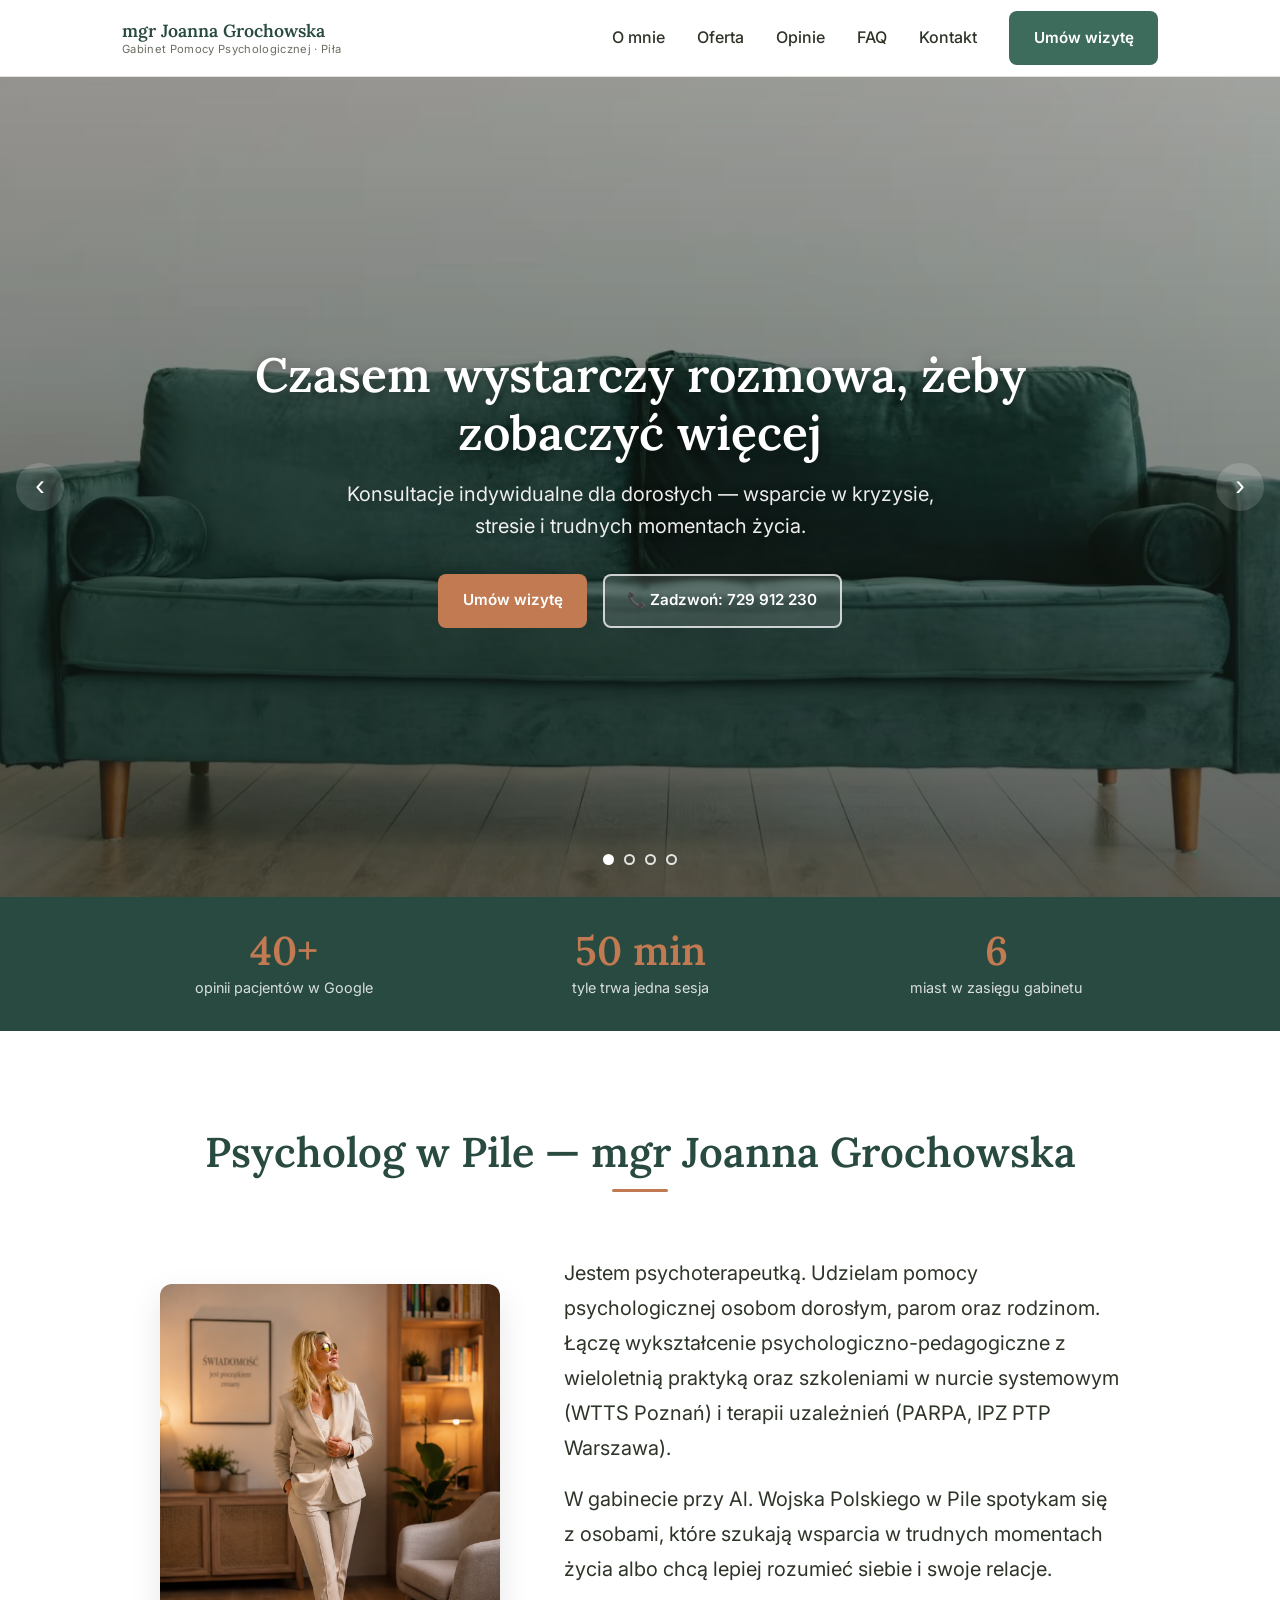
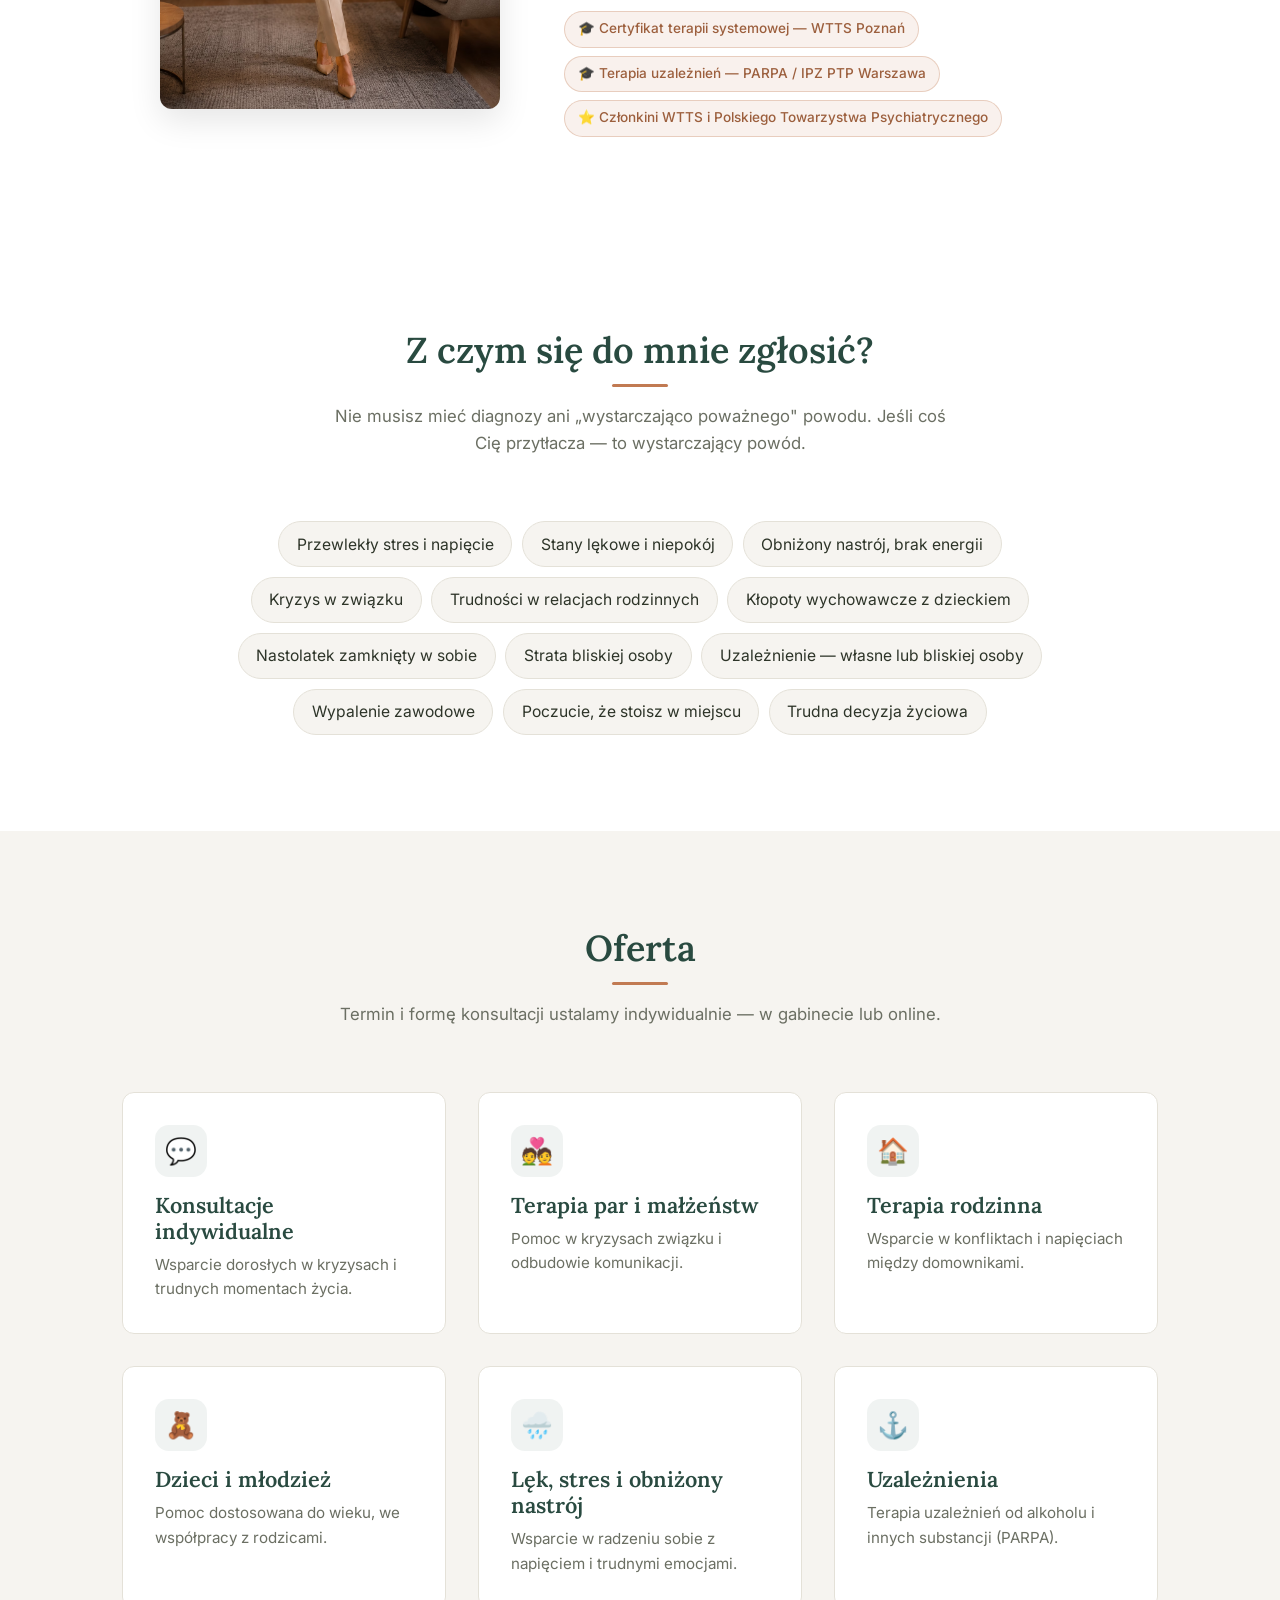
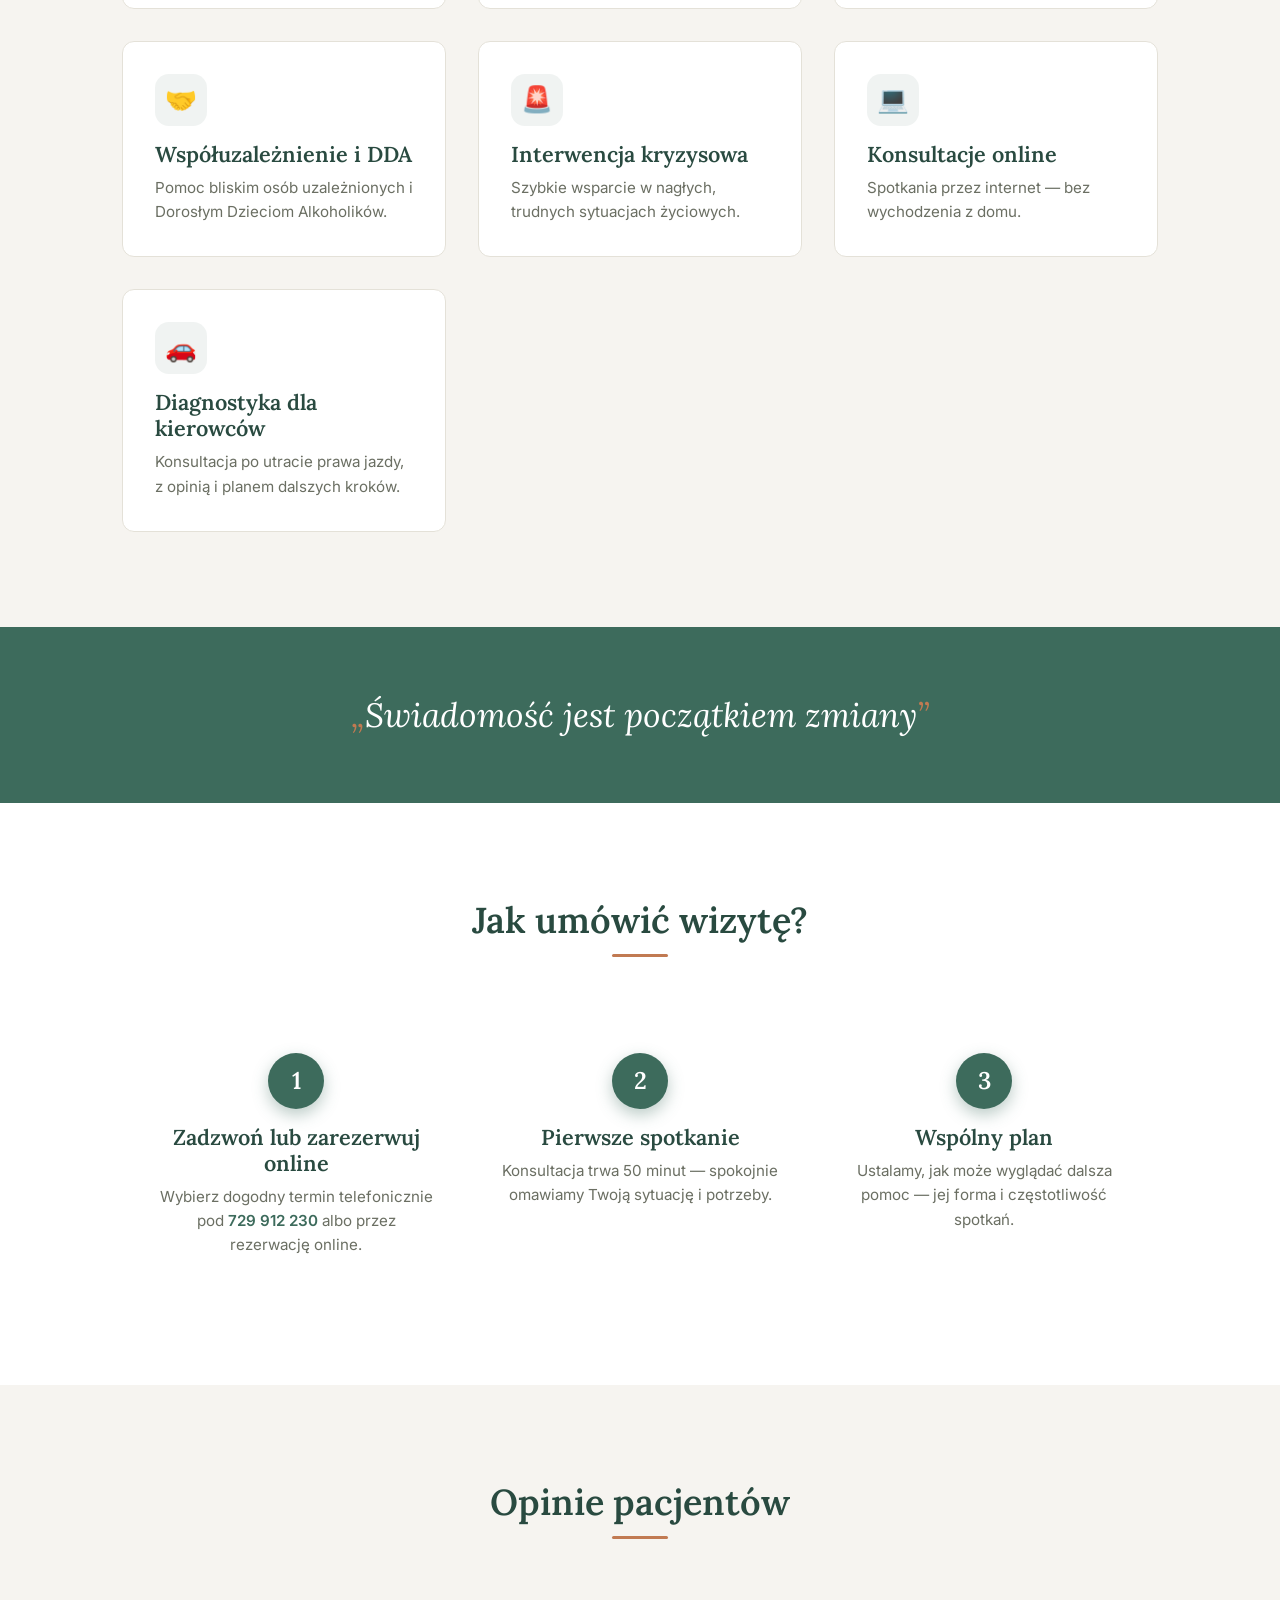
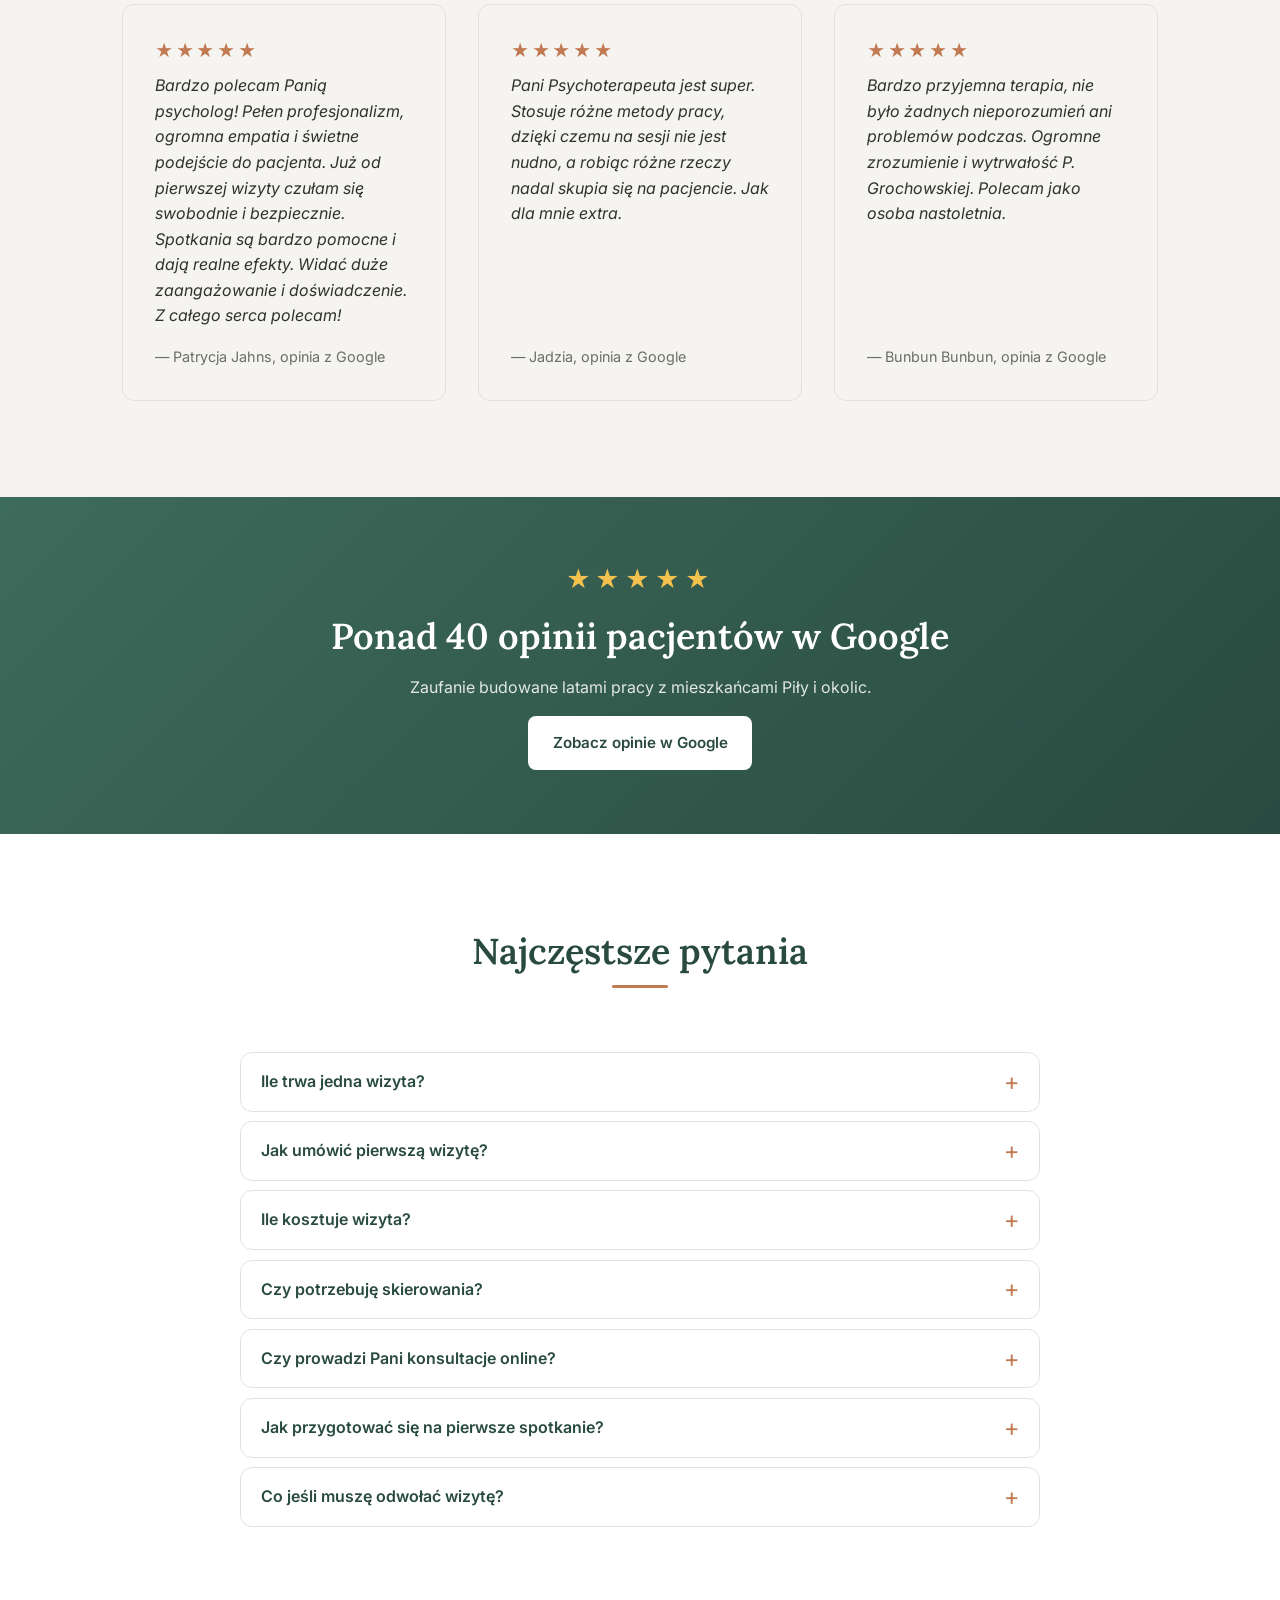
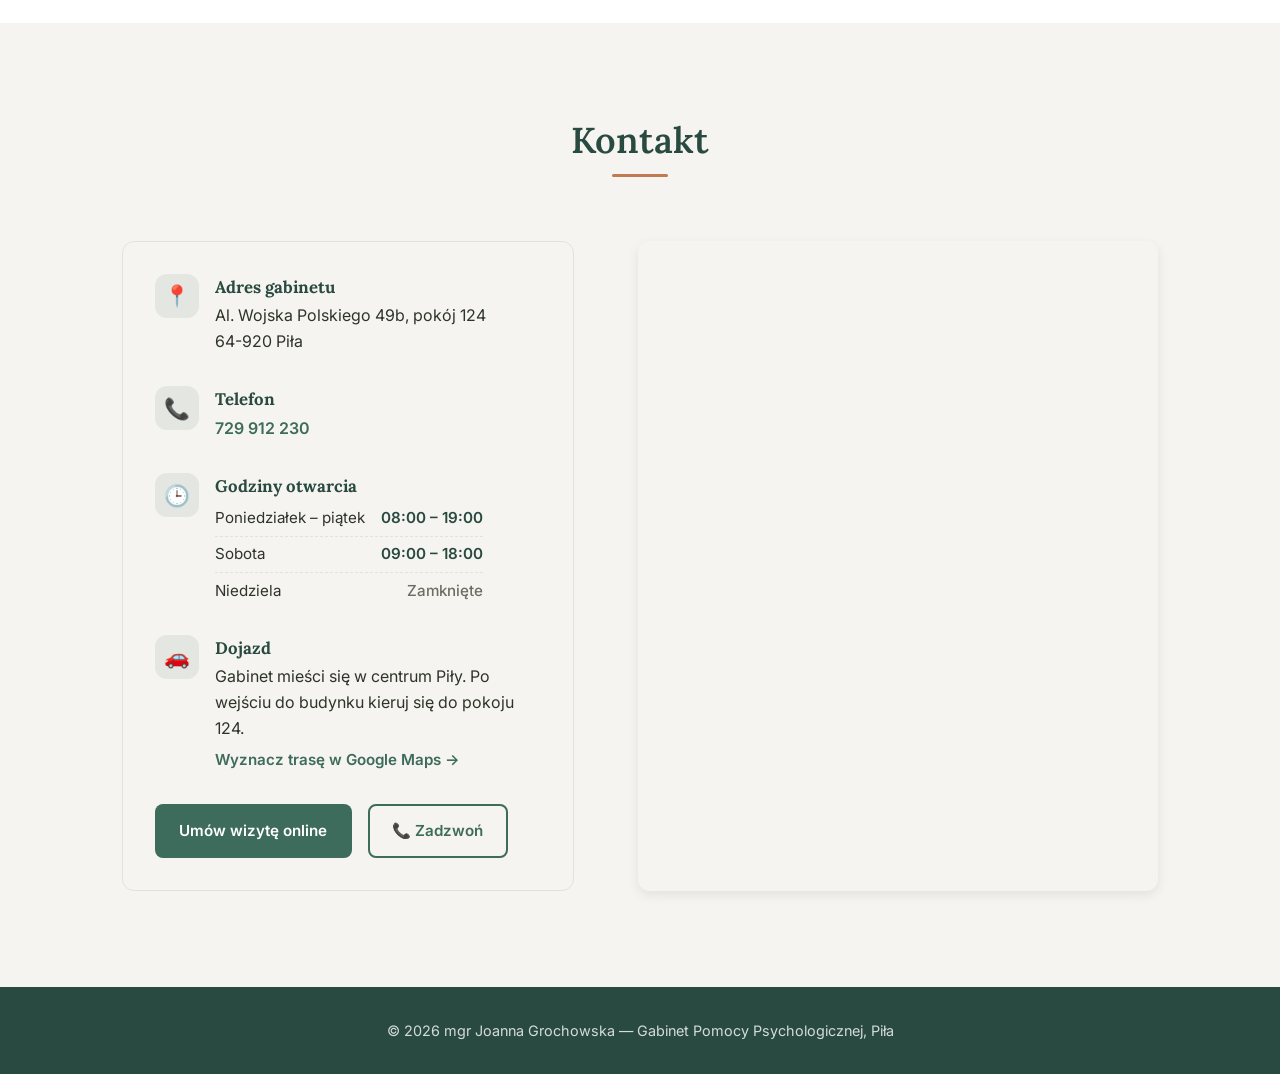
==== index.html @ b0c84161 "Optymalizacja zdjęć slidera (AVIF/WebP) + poprawna kolejność nagłówków Zdjęcia slidera dostają wersj" ====
<!DOCTYPE html>
<html lang="pl">
<head>
  <meta charset="UTF-8">
  <meta name="viewport" content="width=device-width, initial-scale=1.0">

  <title>Psycholog Piła – mgr Joanna Grochowska | Pomoc psychologiczna</title>
  <meta name="description" content="Psycholog w Pile – mgr Joanna Grochowska. Konsultacje indywidualne, dla par, rodzin, dzieci i młodzieży. Al. Wojska Polskiego 49b. Umów wizytę: 729 912 230.">
  <meta name="author" content="mgr Joanna Grochowska">
  <meta name="robots" content="index, follow, max-image-preview:large, max-snippet:-1">
  <link rel="canonical" href="https://pilapsycholog.pl/">

  <!-- Lokalne SEO -->
  <meta name="geo.region" content="PL-WP">
  <meta name="geo.placename" content="Piła">
  <meta name="geo.position" content="53.1528973;16.7112972">
  <meta name="ICBM" content="53.1528973, 16.7112972">

  <!-- Open Graph (podgląd linku na Facebooku/WhatsAppie) -->
  <meta property="og:type" content="website">
  <meta property="og:locale" content="pl_PL">
  <meta property="og:site_name" content="Gabinet Pomocy Psychologicznej mgr Joanna Grochowska">
  <meta property="og:title" content="Psycholog Piła – mgr Joanna Grochowska">
  <meta property="og:description" content="Konsultacje indywidualne, dla par, rodzin, dzieci i młodzieży. Gabinet przy Al. Wojska Polskiego 49b w Pile.">
  <meta property="og:url" content="https://pilapsycholog.pl/">
  <meta property="og:image" content="https://pilapsycholog.pl/obrazy/og-image.jpg">
  <meta property="og:image:width" content="1200">
  <meta property="og:image:height" content="630">
  <meta property="og:image:alt" content="mgr Joanna Grochowska — psychoterapeutka w Pile">

  <!-- Twitter Card -->
  <meta name="twitter:card" content="summary_large_image">
  <meta name="twitter:title" content="Psycholog Piła – mgr Joanna Grochowska">
  <meta name="twitter:description" content="Konsultacje indywidualne, dla par, rodzin, dzieci i młodzieży w Pile.">
  <meta name="twitter:image" content="https://pilapsycholog.pl/obrazy/og-image.jpg">
  <meta name="twitter:image:alt" content="mgr Joanna Grochowska — psychoterapeutka w Pile">

  <!-- Wygląd w przeglądarce mobilnej -->
  <meta name="theme-color" content="#3d6b5c">
  <meta name="format-detection" content="telephone=yes">
  <meta name="apple-mobile-web-app-title" content="Psycholog Piła">

  <!-- Ikony -->
  <link rel="icon" href="favicon.ico?v=1" sizes="any">
  <link rel="icon" type="image/svg+xml" href="favicon.svg?v=1">
  <link rel="icon" type="image/png" sizes="32x32" href="favicon-32x32.png?v=1">
  <link rel="icon" type="image/png" sizes="16x16" href="favicon-16x16.png?v=1">
  <link rel="apple-touch-icon" sizes="180x180" href="apple-touch-icon.png?v=1">
  <link rel="manifest" href="site.webmanifest">

  <link rel="preconnect" href="https://fonts.googleapis.com">
  <link rel="preconnect" href="https://fonts.gstatic.com" crossorigin>
  <link rel="stylesheet" href="https://fonts.googleapis.com/css2?family=Inter:wght@400;500;600;700&family=Lora:wght@500;600;700&display=swap">

  <!-- Szybsze wczytanie pierwszego slajdu -->
  <link rel="preload" as="image" type="image/avif" href="obrazy/slajd-gabinet-mobile.avif" media="(max-width: 768px)" fetchpriority="high">
  <link rel="preload" as="image" type="image/avif" href="obrazy/slajd-gabinet.avif" media="(min-width: 769px)" fetchpriority="high">

  <link rel="stylesheet" href="css/styles.css?v=11">
  <script>document.documentElement.classList.add('js');</script>

  <!-- Dane strukturalne dla Google -->
  <script type="application/ld+json">
  {
    "@context": "https://schema.org",
    "@graph": [
      {
        "@type": ["MedicalBusiness", "Psychologist"],
        "@id": "https://pilapsycholog.pl/#gabinet",
        "name": "Gabinet Pomocy Psychologicznej mgr Joanna Grochowska",
        "alternateName": "Psycholog Piła — Joanna Grochowska",
        "description": "Gabinet pomocy psychologicznej w Pile. Konsultacje indywidualne, terapia par, rodzin, dzieci i młodzieży, terapia uzależnień, DDA, interwencja kryzysowa oraz konsultacje online.",
        "url": "https://pilapsycholog.pl/",
        "telephone": "+48729912230",
        "image": "https://pilapsycholog.pl/obrazy/og-image.jpg",
        "priceRange": "$$",
        "currenciesAccepted": "PLN",
        "medicalSpecialty": "Psychiatric",
        "address": {
          "@type": "PostalAddress",
          "streetAddress": "Al. Wojska Polskiego 49b, pokój 124",
          "addressLocality": "Piła",
          "postalCode": "64-920",
          "addressRegion": "wielkopolskie",
          "addressCountry": "PL"
        },
        "geo": {
          "@type": "GeoCoordinates",
          "latitude": 53.1528973,
          "longitude": 16.7112972
        },
        "hasMap": "https://maps.app.goo.gl/r768JN9CLLeEUjns5",
        "sameAs": ["https://maps.app.goo.gl/r768JN9CLLeEUjns5"],
        "openingHoursSpecification": [
          {
            "@type": "OpeningHoursSpecification",
            "dayOfWeek": ["Monday", "Tuesday", "Wednesday", "Thursday", "Friday"],
            "opens": "08:00",
            "closes": "19:00"
          },
          {
            "@type": "OpeningHoursSpecification",
            "dayOfWeek": "Saturday",
            "opens": "09:00",
            "closes": "18:00"
          }
        ],
        "areaServed": [
          { "@type": "City", "name": "Piła" },
          { "@type": "City", "name": "Wałcz" },
          { "@type": "City", "name": "Trzcianka" },
          { "@type": "City", "name": "Czarnków" },
          { "@type": "City", "name": "Złotów" },
          { "@type": "City", "name": "Chodzież" }
        ],
        "availableLanguage": { "@type": "Language", "name": "Polski" },
        "provider": { "@id": "https://pilapsycholog.pl/#joanna" },
        "hasOfferCatalog": {
          "@type": "OfferCatalog",
          "name": "Oferta gabinetu",
          "itemListElement": [
            { "@type": "Offer", "itemOffered": { "@type": "Service", "name": "Konsultacje indywidualne", "description": "Wsparcie dorosłych w kryzysach i trudnych momentach życia." } },
            { "@type": "Offer", "itemOffered": { "@type": "Service", "name": "Terapia par i małżeństw", "description": "Pomoc w kryzysach związku i odbudowie komunikacji." } },
            { "@type": "Offer", "itemOffered": { "@type": "Service", "name": "Terapia rodzinna", "description": "Wsparcie w konfliktach i napięciach między domownikami." } },
            { "@type": "Offer", "itemOffered": { "@type": "Service", "name": "Pomoc psychologiczna dla dzieci i młodzieży", "description": "Pomoc dostosowana do wieku, we współpracy z rodzicami." } },
            { "@type": "Offer", "itemOffered": { "@type": "Service", "name": "Lęk, stres i obniżony nastrój", "description": "Wsparcie w radzeniu sobie z napięciem i trudnymi emocjami." } },
            { "@type": "Offer", "itemOffered": { "@type": "Service", "name": "Terapia uzależnień", "description": "Terapia uzależnień od alkoholu i innych substancji." } },
            { "@type": "Offer", "itemOffered": { "@type": "Service", "name": "Współuzależnienie i DDA", "description": "Pomoc bliskim osób uzależnionych i Dorosłym Dzieciom Alkoholików." } },
            { "@type": "Offer", "itemOffered": { "@type": "Service", "name": "Interwencja kryzysowa", "description": "Szybkie wsparcie w nagłych, trudnych sytuacjach życiowych." } },
            { "@type": "Offer", "itemOffered": { "@type": "Service", "name": "Konsultacje online", "description": "Spotkania przez internet — bez wychodzenia z domu." } },
            { "@type": "Offer", "itemOffered": { "@type": "Service", "name": "Diagnostyka dla kierowców", "description": "Konsultacja po utracie prawa jazdy, z opinią i planem dalszych kroków." } }
          ]
        }
      },
      {
        "@type": "Person",
        "@id": "https://pilapsycholog.pl/#joanna",
        "name": "mgr Joanna Grochowska",
        "jobTitle": "Psychoterapeutka",
        "worksFor": { "@id": "https://pilapsycholog.pl/#gabinet" },
        "knowsLanguage": "pl",
        "knowsAbout": [
          "psychoterapia systemowa",
          "terapia par",
          "terapia rodzin",
          "terapia uzależnień",
          "DDA",
          "interwencja kryzysowa"
        ],
        "memberOf": [
          { "@type": "Organization", "name": "Wielkopolskie Towarzystwo Terapii Systemowej" },
          { "@type": "Organization", "name": "Polskie Towarzystwo Psychiatryczne" }
        ]
      },
      {
        "@type": "WebSite",
        "@id": "https://pilapsycholog.pl/#strona",
        "url": "https://pilapsycholog.pl/",
        "name": "Psycholog Piła — mgr Joanna Grochowska",
        "inLanguage": "pl-PL",
        "publisher": { "@id": "https://pilapsycholog.pl/#gabinet" }
      },
      {
        "@type": "FAQPage",
        "@id": "https://pilapsycholog.pl/#faq",
        "mainEntity": [
          {
            "@type": "Question",
            "name": "Ile trwa jedna wizyta?",
            "acceptedAnswer": { "@type": "Answer", "text": "Standardowa sesja trwa 50 minut. Proszę o przyjście około 5 minut wcześniej." }
          },
          {
            "@type": "Question",
            "name": "Jak umówić pierwszą wizytę?",
            "acceptedAnswer": { "@type": "Answer", "text": "Najprościej telefonicznie pod numerem 729 912 230 albo przez rezerwację online, gdzie widać wolne terminy." }
          },
          {
            "@type": "Question",
            "name": "Ile kosztuje wizyta?",
            "acceptedAnswer": { "@type": "Answer", "text": "Cenę ustalamy indywidualnie, w zależności od rodzaju konsultacji. Proszę o kontakt telefoniczny — chętnie odpowiem na wszystkie pytania." }
          },
          {
            "@type": "Question",
            "name": "Czy potrzebuję skierowania?",
            "acceptedAnswer": { "@type": "Answer", "text": "Nie. Gabinet działa prywatnie, więc skierowanie nie jest potrzebne — wystarczy umówić termin." }
          },
          {
            "@type": "Question",
            "name": "Czy prowadzi Pani konsultacje online?",
            "acceptedAnswer": { "@type": "Answer", "text": "Tak. Spotkania online odbywają się w tej samej formie co w gabinecie — to dobre rozwiązanie dla osób spoza Piły lub w podróży." }
          },
          {
            "@type": "Question",
            "name": "Jak przygotować się na pierwsze spotkanie?",
            "acceptedAnswer": { "@type": "Answer", "text": "Nie trzeba się przygotowywać. Pierwsza wizyta to spokojna rozmowa o tym, co Cię sprowadza — nic nie musisz mówić na siłę." }
          },
          {
            "@type": "Question",
            "name": "Co jeśli muszę odwołać wizytę?",
            "acceptedAnswer": { "@type": "Answer", "text": "Proszę o telefon możliwie wcześnie — dzięki temu termin będzie mógł trafić do innej osoby, która czeka na pomoc." }
          }
        ]
      }
    ]
  }
  </script>
</head>
<body>
  <a class="skip-link" href="#main">Przejdź do treści</a>

  <header class="header">
    <nav class="nav container">
      <div class="nav__logo">
        mgr Joanna Grochowska
        <small>Gabinet Pomocy Psychologicznej · Piła</small>
      </div>
      <button class="nav__toggle" aria-label="Otwórz menu" aria-expanded="false">☰</button>
      <ul class="nav__menu">
        <li><a class="nav__link" href="#o-mnie">O mnie</a></li>
        <li><a class="nav__link" href="#oferta">Oferta</a></li>
        <li><a class="nav__link" href="#opinie">Opinie</a></li>
        <li><a class="nav__link" href="#faq">FAQ</a></li>
        <li><a class="nav__link" href="#kontakt">Kontakt</a></li>
        <li><a class="btn btn--primary" href="https://psychoterapeuta-pila.pl/rezerwacja.html?utm_source=pilapsycholog_pl&utm_medium=referral&utm_campaign=druga_strona">Umów wizytę</a></li>
      </ul>
    </nav>
  </header>

  <main id="main">
    <section class="slider" aria-label="Obszary pomocy psychologicznej">
      <div class="slider__track">

        <div class="slide slide--active">
          <picture>
            <source media="(max-width: 768px)" type="image/avif" srcset="obrazy/slajd-gabinet-mobile.avif">
            <source media="(max-width: 768px)" type="image/webp" srcset="obrazy/slajd-gabinet-mobile.webp">
            <source media="(max-width: 768px)" srcset="obrazy/slajd-gabinet-mobile.jpg">
            <source type="image/avif" srcset="obrazy/slajd-gabinet.avif">
            <source type="image/webp" srcset="obrazy/slajd-gabinet.webp">
            <img src="obrazy/slajd-gabinet.jpg" alt="Spokojny gabinet z zieloną sofą" fetchpriority="high">
          </picture>
          <div class="slide__overlay"></div>
          <div class="slide__caption container">
            <p class="slide__title">Czasem wystarczy rozmowa, żeby zobaczyć więcej</p>
            <p>Konsultacje indywidualne dla dorosłych — wsparcie w kryzysie, stresie i trudnych momentach życia.</p>
            <div class="slide__cta">
              <a class="btn btn--accent" href="https://psychoterapeuta-pila.pl/rezerwacja.html?utm_source=pilapsycholog_pl&utm_medium=referral&utm_campaign=druga_strona">Umów wizytę</a>
              <a class="btn btn--ghost-light" href="tel:+48729912230">📞 Zadzwoń: 729 912 230</a>
            </div>
          </div>
        </div>

        <div class="slide">
          <picture>
            <source media="(max-width: 768px)" type="image/avif" srcset="obrazy/slajd-para-mobile.avif">
            <source media="(max-width: 768px)" type="image/webp" srcset="obrazy/slajd-para-mobile.webp">
            <source media="(max-width: 768px)" srcset="obrazy/slajd-para-mobile.jpg">
            <source type="image/avif" srcset="obrazy/slajd-para.avif">
            <source type="image/webp" srcset="obrazy/slajd-para.webp">
            <img src="obrazy/slajd-para.jpg" alt="Dłonie pary ułożone w kształt serca" loading="lazy">
          </picture>
          <div class="slide__overlay"></div>
          <div class="slide__caption container">
            <p class="slide__title">Bliskość zaczyna się od zrozumienia</p>
            <p>Pomoc dla par w kryzysie — odbudowa komunikacji i wzajemnego zaufania.</p>
            <div class="slide__cta">
              <a class="btn btn--accent" href="https://psychoterapeuta-pila.pl/rezerwacja.html?utm_source=pilapsycholog_pl&utm_medium=referral&utm_campaign=druga_strona">Umów wizytę</a>
              <a class="btn btn--ghost-light" href="tel:+48729912230">📞 Zadzwoń: 729 912 230</a>
            </div>
          </div>
        </div>

        <div class="slide">
          <picture>
            <source media="(max-width: 768px)" type="image/avif" srcset="obrazy/slajd-rodzina-mobile.avif">
            <source media="(max-width: 768px)" type="image/webp" srcset="obrazy/slajd-rodzina-mobile.webp">
            <source media="(max-width: 768px)" srcset="obrazy/slajd-rodzina-mobile.jpg">
            <source type="image/avif" srcset="obrazy/slajd-rodzina.avif">
            <source type="image/webp" srcset="obrazy/slajd-rodzina.webp">
            <img src="obrazy/slajd-rodzina.jpg" alt="Mama z dziećmi spędzająca razem czas" loading="lazy">
          </picture>
          <div class="slide__overlay"></div>
          <div class="slide__caption container">
            <p class="slide__title">Dom to relacje, nie tylko ściany</p>
            <p>Wsparcie dla rodzin w konfliktach i trudnościach, które dotykają wszystkich domowników.</p>
            <div class="slide__cta">
              <a class="btn btn--accent" href="https://psychoterapeuta-pila.pl/rezerwacja.html?utm_source=pilapsycholog_pl&utm_medium=referral&utm_campaign=druga_strona">Umów wizytę</a>
              <a class="btn btn--ghost-light" href="tel:+48729912230">📞 Zadzwoń: 729 912 230</a>
            </div>
          </div>
        </div>

        <div class="slide">
          <picture>
            <source media="(max-width: 768px)" type="image/avif" srcset="obrazy/slajd-dziecko-mobile.avif">
            <source media="(max-width: 768px)" type="image/webp" srcset="obrazy/slajd-dziecko-mobile.webp">
            <source media="(max-width: 768px)" srcset="obrazy/slajd-dziecko-mobile.jpg">
            <source type="image/avif" srcset="obrazy/slajd-dziecko.avif">
            <source type="image/webp" srcset="obrazy/slajd-dziecko.webp">
            <img src="obrazy/slajd-dziecko.jpg" alt="Roześmiane dziecko podczas zabawy" loading="lazy">
          </picture>
          <div class="slide__overlay"></div>
          <div class="slide__caption container">
            <p class="slide__title">Małe zmartwienia bywają największe</p>
            <p>Pomoc psychologiczna dla dzieci i młodzieży, dostosowana do wieku i sytuacji.</p>
            <div class="slide__cta">
              <a class="btn btn--accent" href="https://psychoterapeuta-pila.pl/rezerwacja.html?utm_source=pilapsycholog_pl&utm_medium=referral&utm_campaign=druga_strona">Umów wizytę</a>
              <a class="btn btn--ghost-light" href="tel:+48729912230">📞 Zadzwoń: 729 912 230</a>
            </div>
          </div>
        </div>

      </div>

      <button class="slider__arrow slider__arrow--prev" aria-label="Poprzedni slajd">‹</button>
      <button class="slider__arrow slider__arrow--next" aria-label="Następny slajd">›</button>
      <div class="slider__dots" role="tablist" aria-label="Wybór slajdu"></div>
    </section>

    <section class="stats-bar">
      <div class="container stats-bar__inner">
        <div class="stat reveal">
          <span class="stat__value" data-count="40" data-suffix="+">0</span>
          <span class="stat__label">opinii pacjentów w Google</span>
        </div>
        <div class="stat reveal">
          <span class="stat__value" data-count="50" data-suffix=" min">0</span>
          <span class="stat__label">tyle trwa jedna sesja</span>
        </div>
        <div class="stat reveal">
          <span class="stat__value" data-count="6" data-suffix="">0</span>
          <span class="stat__label">miast w zasięgu gabinetu</span>
        </div>
      </div>
    </section>

    <section class="section" id="o-mnie">
      <div class="container">
        <div class="section__header reveal">
          <h1>Psycholog w Pile — mgr Joanna Grochowska</h1>
        </div>
        <div class="about">
          <div class="about__photo reveal">
            <picture>
              <source media="(max-width: 768px)" type="image/avif" srcset="obrazy/joanna-grochowska-mobile.avif">
              <source media="(max-width: 768px)" type="image/webp" srcset="obrazy/joanna-grochowska-mobile.webp">
              <source media="(max-width: 768px)" srcset="obrazy/joanna-grochowska-mobile.jpg">
              <source type="image/avif" srcset="obrazy/joanna-grochowska.avif">
              <source type="image/webp" srcset="obrazy/joanna-grochowska.webp">
              <img src="obrazy/joanna-grochowska.jpg" alt="mgr Joanna Grochowska — psychoterapeutka w Pile" loading="lazy" width="1086" height="1358">
            </picture>
          </div>
          <div class="about__text reveal">
            <p>Jestem psychoterapeutką. Udzielam pomocy psychologicznej osobom dorosłym, parom oraz rodzinom. Łączę wykształcenie psychologiczno-pedagogiczne z wieloletnią praktyką oraz szkoleniami w nurcie systemowym (WTTS Poznań) i terapii uzależnień (PARPA, IPZ PTP Warszawa).</p>
            <p>W gabinecie przy Al. Wojska Polskiego w Pile spotykam się z osobami, które szukają wsparcia w trudnych momentach życia albo chcą lepiej rozumieć siebie i swoje relacje.</p>
            <ul class="badges">
              <li class="badge">🎓 Certyfikat terapii systemowej — WTTS Poznań</li>
              <li class="badge">🎓 Terapia uzależnień — PARPA / IPZ PTP Warszawa</li>
              <li class="badge">⭐ Członkini WTTS i Polskiego Towarzystwa Psychiatrycznego</li>
            </ul>
          </div>
        </div>
      </div>
    </section>

    <section class="section problems-section" id="problemy">
      <div class="container">
        <div class="section__header reveal">
          <h2>Z czym się do mnie zgłosić?</h2>
          <p class="section__lead">Nie musisz mieć diagnozy ani „wystarczająco poważnego" powodu. Jeśli coś Cię przytłacza — to wystarczający powód.</p>
        </div>
        <ul class="problems reveal">
          <li>Przewlekły stres i napięcie</li>
          <li>Stany lękowe i niepokój</li>
          <li>Obniżony nastrój, brak energii</li>
          <li>Kryzys w związku</li>
          <li>Trudności w relacjach rodzinnych</li>
          <li>Kłopoty wychowawcze z dzieckiem</li>
          <li>Nastolatek zamknięty w sobie</li>
          <li>Strata bliskiej osoby</li>
          <li>Uzależnienie — własne lub bliskiej osoby</li>
          <li>Wypalenie zawodowe</li>
          <li>Poczucie, że stoisz w miejscu</li>
          <li>Trudna decyzja życiowa</li>
        </ul>
      </div>
    </section>

    <section class="section section--alt" id="oferta">
      <div class="container">
        <div class="section__header reveal">
          <h2>Oferta</h2>
          <p class="section__lead">Termin i formę konsultacji ustalamy indywidualnie — w gabinecie lub online.</p>
        </div>
        <div class="offer-grid reveal">
          <div class="offer-card">
            <span class="offer-card__icon" aria-hidden="true">💬</span>
            <h3>Konsultacje indywidualne</h3>
            <p>Wsparcie dorosłych w kryzysach i trudnych momentach życia.</p>
          </div>
          <div class="offer-card">
            <span class="offer-card__icon" aria-hidden="true">💑</span>
            <h3>Terapia par i małżeństw</h3>
            <p>Pomoc w kryzysach związku i odbudowie komunikacji.</p>
          </div>
          <div class="offer-card">
            <span class="offer-card__icon" aria-hidden="true">🏠</span>
            <h3>Terapia rodzinna</h3>
            <p>Wsparcie w konfliktach i napięciach między domownikami.</p>
          </div>
          <div class="offer-card">
            <span class="offer-card__icon" aria-hidden="true">🧸</span>
            <h3>Dzieci i młodzież</h3>
            <p>Pomoc dostosowana do wieku, we współpracy z rodzicami.</p>
          </div>
          <div class="offer-card">
            <span class="offer-card__icon" aria-hidden="true">🌧️</span>
            <h3>Lęk, stres i obniżony nastrój</h3>
            <p>Wsparcie w radzeniu sobie z napięciem i trudnymi emocjami.</p>
          </div>
          <div class="offer-card">
            <span class="offer-card__icon" aria-hidden="true">⚓</span>
            <h3>Uzależnienia</h3>
            <p>Terapia uzależnień od alkoholu i innych substancji (PARPA).</p>
          </div>
          <div class="offer-card">
            <span class="offer-card__icon" aria-hidden="true">🤝</span>
            <h3>Współuzależnienie i DDA</h3>
            <p>Pomoc bliskim osób uzależnionych i Dorosłym Dzieciom Alkoholików.</p>
          </div>
          <div class="offer-card">
            <span class="offer-card__icon" aria-hidden="true">🚨</span>
            <h3>Interwencja kryzysowa</h3>
            <p>Szybkie wsparcie w nagłych, trudnych sytuacjach życiowych.</p>
          </div>
          <div class="offer-card">
            <span class="offer-card__icon" aria-hidden="true">💻</span>
            <h3>Konsultacje online</h3>
            <p>Spotkania przez internet — bez wychodzenia z domu.</p>
          </div>
          <div class="offer-card">
            <span class="offer-card__icon" aria-hidden="true">🚗</span>
            <h3>Diagnostyka dla kierowców</h3>
            <p>Konsultacja po utracie prawa jazdy, z opinią i planem dalszych kroków.</p>
          </div>
        </div>
      </div>
    </section>

    <section class="quote-band">
      <div class="container">
        <blockquote class="quote reveal">
          <p>Świadomość jest początkiem zmiany</p>
        </blockquote>
      </div>
    </section>

    <section class="section steps-section">
      <div class="container">
        <div class="section__header reveal">
          <h2>Jak umówić wizytę?</h2>
        </div>
        <div class="steps reveal">
          <div class="step">
            <span class="step__number">1</span>
            <h3>Zadzwoń lub zarezerwuj online</h3>
            <p>Wybierz dogodny termin telefonicznie pod <a href="tel:+48729912230">729 912 230</a> albo przez rezerwację online.</p>
          </div>
          <div class="step">
            <span class="step__number">2</span>
            <h3>Pierwsze spotkanie</h3>
            <p>Konsultacja trwa 50 minut — spokojnie omawiamy Twoją sytuację i potrzeby.</p>
          </div>
          <div class="step">
            <span class="step__number">3</span>
            <h3>Wspólny plan</h3>
            <p>Ustalamy, jak może wyglądać dalsza pomoc — jej forma i częstotliwość spotkań.</p>
          </div>
        </div>
      </div>
    </section>

    <section class="section section--alt" id="opinie">
      <div class="container">
        <div class="section__header reveal">
          <h2>Opinie pacjentów</h2>
        </div>
        <div class="reviews-grid reveal">
          <blockquote class="review-card">
            <div class="review-card__stars" aria-hidden="true">★★★★★</div>
            <p>Bardzo polecam Panią psycholog! Pełen profesjonalizm, ogromna empatia i świetne podejście do pacjenta. Już od pierwszej wizyty czułam się swobodnie i bezpiecznie. Spotkania są bardzo pomocne i dają realne efekty. Widać duże zaangażowanie i doświadczenie. Z całego serca polecam!</p>
            <footer>— Patrycja Jahns, opinia z Google</footer>
          </blockquote>
          <blockquote class="review-card">
            <div class="review-card__stars" aria-hidden="true">★★★★★</div>
            <p>Pani Psychoterapeuta jest super. Stosuje różne metody pracy, dzięki czemu na sesji nie jest nudno, a robiąc różne rzeczy nadal skupia się na pacjencie. Jak dla mnie extra.</p>
            <footer>— Jadzia, opinia z Google</footer>
          </blockquote>
          <blockquote class="review-card">
            <div class="review-card__stars" aria-hidden="true">★★★★★</div>
            <p>Bardzo przyjemna terapia, nie było żadnych nieporozumień ani problemów podczas. Ogromne zrozumienie i wytrwałość P. Grochowskiej. Polecam jako osoba nastoletnia.</p>
            <footer>— Bunbun Bunbun, opinia z Google</footer>
          </blockquote>
        </div>
      </div>
    </section>

    <section class="reviews-band">
      <div class="container reviews-band__inner reveal">
        <div class="reviews-band__stars" aria-hidden="true">★★★★★</div>
        <h2>Ponad 40 opinii pacjentów w Google</h2>
        <p>Zaufanie budowane latami pracy z mieszkańcami Piły i okolic.</p>
        <a class="btn btn--light" href="https://maps.app.goo.gl/r768JN9CLLeEUjns5" target="_blank" rel="noopener">Zobacz opinie w Google</a>
      </div>
    </section>

    <section class="section" id="faq">
      <div class="container">
        <div class="section__header reveal">
          <h2>Najczęstsze pytania</h2>
        </div>
        <div class="faq reveal">
          <details class="faq__item">
            <summary>Ile trwa jedna wizyta?</summary>
            <div class="faq__answer"><p>Standardowa sesja trwa 50 minut. Proszę o przyjście około 5 minut wcześniej.</p></div>
          </details>
          <details class="faq__item">
            <summary>Jak umówić pierwszą wizytę?</summary>
            <div class="faq__answer"><p>Najprościej telefonicznie pod numerem <a href="tel:+48729912230">729 912 230</a> albo przez <a href="https://psychoterapeuta-pila.pl/rezerwacja.html?utm_source=pilapsycholog_pl&utm_medium=referral&utm_campaign=faq">rezerwację online</a>, gdzie widać wolne terminy.</p></div>
          </details>
          <details class="faq__item">
            <summary>Ile kosztuje wizyta?</summary>
            <div class="faq__answer"><p>Cenę ustalamy indywidualnie, w zależności od rodzaju konsultacji. Proszę o kontakt telefoniczny — chętnie odpowiem na wszystkie pytania.</p></div>
          </details>
          <details class="faq__item">
            <summary>Czy potrzebuję skierowania?</summary>
            <div class="faq__answer"><p>Nie. Gabinet działa prywatnie, więc skierowanie nie jest potrzebne — wystarczy umówić termin.</p></div>
          </details>
          <details class="faq__item">
            <summary>Czy prowadzi Pani konsultacje online?</summary>
            <div class="faq__answer"><p>Tak. Spotkania online odbywają się w tej samej formie co w gabinecie — to dobre rozwiązanie dla osób spoza Piły lub w podróży.</p></div>
          </details>
          <details class="faq__item">
            <summary>Jak przygotować się na pierwsze spotkanie?</summary>
            <div class="faq__answer"><p>Nie trzeba się przygotowywać. Pierwsza wizyta to spokojna rozmowa o tym, co Cię sprowadza — nic nie musisz mówić na siłę.</p></div>
          </details>
          <details class="faq__item">
            <summary>Co jeśli muszę odwołać wizytę?</summary>
            <div class="faq__answer"><p>Proszę o telefon możliwie wcześnie — dzięki temu termin będzie mógł trafić do innej osoby, która czeka na pomoc.</p></div>
          </details>
        </div>
      </div>
    </section>

    <section class="section section--alt" id="kontakt">
      <div class="container">
        <div class="section__header reveal">
          <h2>Kontakt</h2>
        </div>
        <div class="contact-grid">
          <div class="contact-info reveal">
            <div class="contact-item">
              <span class="contact-item__icon" aria-hidden="true">📍</span>
              <div class="contact-item__body">
                <strong>Adres gabinetu</strong>
                <p>Al. Wojska Polskiego 49b, pokój 124<br>64-920 Piła</p>
              </div>
            </div>
            <div class="contact-item">
              <span class="contact-item__icon" aria-hidden="true">📞</span>
              <div class="contact-item__body">
                <strong>Telefon</strong>
                <p><a href="tel:+48729912230">729 912 230</a></p>
              </div>
            </div>
            <div class="contact-item">
              <span class="contact-item__icon" aria-hidden="true">🕒</span>
              <div class="contact-item__body">
                <strong>Godziny otwarcia</strong>
                <ul class="hours">
                  <li><span>Poniedziałek – piątek</span><span>08:00 – 19:00</span></li>
                  <li><span>Sobota</span><span>09:00 – 18:00</span></li>
                  <li><span>Niedziela</span><span class="hours__closed">Zamknięte</span></li>
                </ul>
              </div>
            </div>
            <div class="contact-item">
              <span class="contact-item__icon" aria-hidden="true">🚗</span>
              <div class="contact-item__body">
                <strong>Dojazd</strong>
                <p>Gabinet mieści się w centrum Piły. Po wejściu do budynku kieruj się do pokoju 124.</p>
                <a class="contact-link" href="https://www.google.com/maps/dir/?api=1&destination=Al.+Wojska+Polskiego+49b,+64-920+Pi%C5%82a" target="_blank" rel="noopener">Wyznacz trasę w Google Maps →</a>
              </div>
            </div>
            <div class="contact-info__cta">
              <a class="btn btn--primary" href="https://psychoterapeuta-pila.pl/rezerwacja.html?utm_source=pilapsycholog_pl&utm_medium=referral&utm_campaign=druga_strona">Umów wizytę online</a>
              <a class="btn btn--outline" href="tel:+48729912230">📞 Zadzwoń</a>
            </div>
          </div>
          <div class="map-container reveal">
            <iframe
              src="https://maps.google.com/maps?q=Psycholog+Pi%C5%82a+Gabinet+Pomocy+Psychologicznej+Psychoterapeuta&ll=53.1528973,16.7112972&t=&z=16&ie=UTF8&iwloc=A&output=embed"
              title="Gabinet Pomocy Psychologicznej na Google Maps — Al. Wojska Polskiego 49B, Piła"
              loading="lazy"
              referrerpolicy="no-referrer-when-downgrade"></iframe>
          </div>
        </div>
      </div>
    </section>
  </main>

  <footer class="footer">
    <div class="container">
      <p>&copy; <span id="year"></span> mgr Joanna Grochowska — Gabinet Pomocy Psychologicznej, Piła</p>
    </div>
  </footer>

  <a class="call-fab" href="tel:+48729912230" aria-label="Zadzwoń: 729 912 230">
    <span aria-hidden="true">📞</span>
    <span class="call-fab__text">Zadzwoń</span>
  </a>

  <script src="js/script.js?v=6"></script>
</body>
</html>
---- css/styles.css ----
:root {
  /* Paleta — szałwiowa zieleń + terakota, celowo inna niż na psychoterapeuta-pila.pl */
  --color-primary: #3d6b5c;
  --color-primary-dark: #294a40;
  --color-primary-light: #5a8b7a;
  --color-accent: #c17a52;
  --color-accent-dark: #9c5f3d;
  --color-bg: #ffffff;
  --color-bg-alt: #f6f4f0;
  --color-text: #2d3428;
  --color-text-light: #6b6f63;
  --color-border: #e4e1d8;

  --font-serif: 'Lora', Georgia, 'Times New Roman', serif;
  --font-sans: 'Inter', -apple-system, BlinkMacSystemFont, 'Segoe UI', Roboto, sans-serif;

  --space-xs: 0.5rem;
  --space-sm: 1rem;
  --space-md: 2rem;
  --space-lg: 4rem;
  --space-xl: 6rem;

  --max-width: 1100px;
  --header-height: 76px;

  --shadow-sm: 0 1px 2px rgba(0,0,0,0.05);
  --shadow-md: 0 4px 12px rgba(0,0,0,0.08);
  --shadow-lg: 0 12px 32px rgba(0,0,0,0.10);
  --transition: all 0.2s ease;
  --radius: 12px;
}

*, *::before, *::after { box-sizing: border-box; margin: 0; padding: 0; }

html {
  font-family: var(--font-sans);
  color: var(--color-text);
  line-height: 1.6;
  -webkit-font-smoothing: antialiased;
  scroll-behavior: smooth;
  scroll-padding-top: 100px;
}

body { background: var(--color-bg); min-height: 100vh; }
img { max-width: 100%; height: auto; display: block; }
a { color: var(--color-primary); text-decoration: none; transition: var(--transition); }
a:hover { color: var(--color-primary-dark); }
ul { list-style: none; }

h1, h2, h3, h4 {
  font-family: var(--font-serif);
  font-weight: 600;
  line-height: 1.2;
  color: var(--color-primary-dark);
}
h1 { font-size: clamp(1.9rem, 4.2vw, 2.6rem); }
h2 { font-size: clamp(1.75rem, 4vw, 2.25rem); }
h3 { font-size: clamp(1.1rem, 3vw, 1.35rem); }

.skip-link {
  position: absolute;
  left: -999px;
  top: 0;
  background: var(--color-primary-dark);
  color: #fff;
  padding: 0.75rem 1.25rem;
  z-index: 200;
}
.skip-link:focus { left: 0; }

.sr-only {
  position: absolute;
  width: 1px;
  height: 1px;
  padding: 0;
  margin: -1px;
  overflow: hidden;
  clip: rect(0, 0, 0, 0);
  white-space: nowrap;
  border: 0;
}

.container { max-width: var(--max-width); margin: 0 auto; padding: 0 var(--space-md); }

.header {
  position: sticky;
  top: 0;
  background: #fff;
  border-bottom: 1px solid var(--color-border);
  z-index: 100;
}
.nav {
  display: flex;
  align-items: center;
  justify-content: space-between;
  height: var(--header-height);
  gap: var(--space-md);
}
.nav__logo {
  font-family: var(--font-serif);
  font-size: 1.1rem;
  font-weight: 600;
  color: var(--color-primary-dark);
  line-height: 1.2;
}
.nav__logo small {
  display: block;
  font-family: var(--font-sans);
  font-size: 0.7rem;
  font-weight: 400;
  color: var(--color-text-light);
  letter-spacing: 0.03em;
  margin-top: 2px;
}
.nav__menu { display: flex; align-items: center; gap: var(--space-md); }
.nav__link { color: var(--color-text); font-weight: 500; padding: 0.5rem 0; }
.nav__toggle {
  display: none;
  background: none;
  border: none;
  cursor: pointer;
  font-size: 1.5rem;
  color: var(--color-primary-dark);
}

.btn {
  display: inline-flex;
  align-items: center;
  gap: 0.5rem;
  padding: 0.8rem 1.4rem;
  border-radius: 8px;
  font-weight: 600;
  font-size: 0.95rem;
  cursor: pointer;
  border: 2px solid transparent;
  transition: var(--transition);
  white-space: nowrap;
}
.btn--primary { background: var(--color-primary); color: #fff; }
.btn--primary:hover { background: var(--color-primary-dark); color: #fff; }
.btn--outline { background: transparent; color: var(--color-primary); border-color: var(--color-primary); }
.btn--outline:hover { background: var(--color-primary); color: #fff; }

.hero__cta {
  display: flex;
  gap: var(--space-sm);
  justify-content: center;
  flex-wrap: wrap;
  margin-top: var(--space-sm);
}

.slider {
  position: relative;
  height: calc(100vh - var(--header-height));
  min-height: 480px;
  max-height: 820px;
  overflow: hidden;
  background: var(--color-primary-dark);
}
.slider__track { height: 100%; }
.slide {
  position: absolute;
  inset: 0;
  opacity: 0;
  transition: opacity 0.9s ease;
  pointer-events: none;
}
.slide--active {
  opacity: 1;
  pointer-events: auto;
  z-index: 1;
}
.slide picture, .slide img {
  width: 100%;
  height: 100%;
  object-fit: cover;
}
.slide picture {
  display: block;
  transform: scale(1.3);
  will-change: transform;
}
@media (prefers-reduced-motion: reduce) {
  .slide picture { transform: none; }
}
.slide__overlay {
  position: absolute;
  inset: 0;
  background: linear-gradient(180deg, rgba(20,32,27,0.35) 0%, rgba(20,32,27,0.65) 100%);
}
.slide__caption {
  position: absolute;
  left: 0;
  right: 0;
  bottom: 0;
  top: 0;
  display: flex;
  flex-direction: column;
  justify-content: center;
  align-items: center;
  text-align: center;
  color: #fff;
  padding: 0 var(--space-md);
}
.slide__caption .slide__title {
  font-family: var(--font-serif);
  font-weight: 600;
  line-height: 1.2;
  color: #fff;
  font-size: clamp(1.75rem, 4.5vw, 3rem);
  max-width: 780px;
  text-shadow: 0 2px 12px rgba(0,0,0,0.35);
}
.slide__caption p:not(.slide__title) {
  font-size: clamp(1rem, 2.2vw, 1.25rem);
  max-width: 620px;
  margin: var(--space-sm) 0 var(--space-md);
  color: rgba(255,255,255,0.92);
  text-shadow: 0 1px 8px rgba(0,0,0,0.35);
}
.btn--accent { background: var(--color-accent); color: #fff; }
.btn--accent:hover { background: var(--color-accent-dark); color: #fff; }
.btn--ghost-light {
  background: rgba(255,255,255,0.12);
  color: #fff;
  border-color: rgba(255,255,255,0.75);
  backdrop-filter: blur(2px);
}
.btn--ghost-light:hover { background: #fff; color: var(--color-primary-dark); border-color: #fff; }

.slide__cta {
  display: flex;
  gap: var(--space-sm);
  justify-content: center;
  flex-wrap: wrap;
}

.slider__arrow {
  position: absolute;
  top: 50%;
  transform: translateY(-50%);
  z-index: 2;
  background: rgba(255,255,255,0.15);
  border: none;
  color: #fff;
  width: 48px;
  height: 48px;
  border-radius: 50%;
  font-size: 1.8rem;
  line-height: 1;
  cursor: pointer;
  transition: var(--transition);
  display: flex;
  align-items: center;
  justify-content: center;
  padding-bottom: 4px;
}
.slider__arrow:hover { background: rgba(255,255,255,0.3); }
.slider__arrow--prev { left: var(--space-sm); }
.slider__arrow--next { right: var(--space-sm); }

.slider__dots {
  position: absolute;
  bottom: var(--space-md);
  left: 50%;
  transform: translateX(-50%);
  z-index: 2;
  display: flex;
  gap: 10px;
}
.slider__dot {
  width: 11px;
  height: 11px;
  border-radius: 50%;
  border: 2px solid rgba(255,255,255,0.85);
  background: transparent;
  cursor: pointer;
  padding: 0;
  transition: var(--transition);
}
.slider__dot--active { background: #fff; }

.js .reveal {
  opacity: 0;
  transform: translateY(24px);
  transition: opacity 0.7s ease, transform 0.7s ease;
  will-change: opacity, transform;
}
.js .reveal.is-visible { opacity: 1; transform: none; }
@media (prefers-reduced-motion: reduce) {
  .js .reveal { opacity: 1; transform: none; transition: none; }
}

.stats-bar {
  background: var(--color-primary-dark);
  color: #fff;
  padding: var(--space-md) 0;
}
.stats-bar__inner {
  display: grid;
  grid-template-columns: repeat(3, 1fr);
  gap: var(--space-md);
  text-align: center;
}
.stat { display: flex; flex-direction: column; gap: 0.2rem; }
.stat__value {
  font-family: var(--font-serif);
  font-size: clamp(1.75rem, 4vw, 2.5rem);
  font-weight: 600;
  color: var(--color-accent);
  line-height: 1.1;
}
.stat__label { font-size: 0.9rem; color: rgba(255,255,255,0.82); }

.problems {
  display: flex;
  flex-wrap: wrap;
  gap: 0.6rem;
  justify-content: center;
  max-width: 880px;
  margin: 0 auto;
}
.problems li {
  background: var(--color-bg-alt);
  border: 1px solid var(--color-border);
  border-radius: 999px;
  padding: 0.6rem 1.1rem;
  font-size: 0.98rem;
  color: var(--color-text);
  transition: var(--transition);
}
.problems li:hover {
  background: var(--color-primary);
  border-color: var(--color-primary);
  color: #fff;
  transform: translateY(-2px);
}

.quote-band {
  background: var(--color-primary);
  color: #fff;
  padding: var(--space-lg) 0;
  text-align: center;
}
.quote { margin: 0; }
.quote p {
  font-family: var(--font-serif);
  font-size: clamp(1.4rem, 3.5vw, 2.1rem);
  font-style: italic;
  color: #fff;
  max-width: 720px;
  margin: 0 auto;
  line-height: 1.4;
}
.quote p::before { content: "\201E"; color: var(--color-accent); }
.quote p::after { content: "\201D"; color: var(--color-accent); }

.faq { max-width: 800px; margin: 0 auto; display: flex; flex-direction: column; gap: 0.6rem; }
.faq__item {
  background: #fff;
  border: 1px solid var(--color-border);
  border-radius: var(--radius);
  overflow: hidden;
  transition: var(--transition);
}
.faq__item[open] { border-color: var(--color-primary-light); box-shadow: var(--shadow-sm); }
.faq__item summary {
  cursor: pointer;
  padding: 1rem 3rem 1rem 1.25rem;
  font-weight: 600;
  color: var(--color-primary-dark);
  position: relative;
  list-style: none;
  transition: var(--transition);
}
.faq__item summary::-webkit-details-marker { display: none; }
.faq__item summary:hover { background: var(--color-bg-alt); }
.faq__item summary::after {
  content: "+";
  position: absolute;
  right: 1.25rem;
  top: 50%;
  transform: translateY(-50%);
  font-size: 1.5rem;
  font-weight: 400;
  color: var(--color-accent);
  transition: var(--transition);
  line-height: 1;
}
.faq__item[open] summary::after { content: "−"; }
.faq__answer { padding: 0 1.25rem 1.15rem; }
.faq__answer p { color: var(--color-text-light); }
.faq__answer a { color: var(--color-primary); font-weight: 600; }

.contact-link {
  display: inline-block;
  margin-top: 0.4rem;
  color: var(--color-primary);
  font-weight: 600;
  font-size: 0.95rem;
}

.call-fab {
  position: fixed;
  right: 1rem;
  bottom: 1rem;
  z-index: 120;
  display: none;
  align-items: center;
  gap: 0.5rem;
  background: var(--color-accent);
  color: #fff;
  font-weight: 600;
  padding: 0.85rem 1.25rem;
  border-radius: 999px;
  box-shadow: 0 8px 22px rgba(0,0,0,0.28);
}
.call-fab:hover { background: var(--color-accent-dark); color: #fff; }
@media (max-width: 768px) {
  .call-fab { display: inline-flex; }
  .stats-bar__inner { grid-template-columns: 1fr; gap: var(--space-sm); }
}

.reviews-grid {
  display: grid;
  grid-template-columns: repeat(auto-fit, minmax(260px, 1fr));
  gap: var(--space-md);
}
.review-card {
  background: var(--color-bg-alt);
  border: 1px solid var(--color-border);
  border-radius: var(--radius);
  padding: var(--space-md);
  margin: 0;
  display: flex;
  flex-direction: column;
  gap: var(--space-xs);
}
.review-card__stars { color: var(--color-accent); font-size: 1.1rem; letter-spacing: 0.15em; }
.review-card p { color: var(--color-text); font-style: italic; }
.review-card footer { color: var(--color-text-light); font-size: 0.9rem; margin-top: auto; padding-top: var(--space-xs); }

.reviews-band {
  background: linear-gradient(135deg, var(--color-primary) 0%, var(--color-primary-dark) 100%);
  color: #fff;
  padding: var(--space-lg) 0;
  text-align: center;
}
.reviews-band__inner { display: flex; flex-direction: column; align-items: center; gap: var(--space-sm); }
.reviews-band h2 { color: #fff; }
.reviews-band p { color: rgba(255,255,255,0.85); max-width: 560px; }
.reviews-band__stars { color: #f2c14e; font-size: 1.5rem; letter-spacing: 0.2em; }
.btn--light { background: #fff; color: var(--color-primary-dark); }
.btn--light:hover { background: var(--color-bg-alt); color: var(--color-primary-dark); }

.section { padding: var(--space-xl) 0; }
.section--alt { background: var(--color-bg-alt); }
.section__header { text-align: center; margin-bottom: var(--space-lg); }
.section__header h1::after,
.section__header h2::after {
  content: "";
  display: block;
  width: 56px;
  height: 3px;
  border-radius: 2px;
  background: var(--color-accent);
  margin: 0.75rem auto 0;
}
.section__lead {
  font-size: 1.05rem;
  color: var(--color-text-light);
  max-width: 620px;
  margin: var(--space-sm) auto 0;
}

.about {
  display: grid;
  grid-template-columns: 340px 1fr;
  gap: var(--space-lg);
  align-items: center;
  max-width: 960px;
  margin: 0 auto;
}
.about__photo {
  border-radius: var(--radius);
  overflow: hidden;
  box-shadow: var(--shadow-lg);
  aspect-ratio: 4 / 5;
}
.about__photo picture, .about__photo img {
  width: 100%;
  height: 100%;
  object-fit: cover;
}
.about__text { display: flex; flex-direction: column; gap: var(--space-sm); }
.about__text p { color: var(--color-text); font-size: 1.25rem; line-height: 1.75; }

@media (max-width: 768px) {
  .about { grid-template-columns: 1fr; gap: var(--space-md); }
  .about__photo { max-width: 300px; margin: 0 auto; }
}

.offer-grid {
  display: grid;
  grid-template-columns: repeat(auto-fit, minmax(240px, 1fr));
  gap: var(--space-md);
}
.offer-card {
  background: #fff;
  border: 1px solid var(--color-border);
  border-radius: var(--radius);
  padding: var(--space-md);
  transition: var(--transition);
}
.offer-card:hover {
  transform: translateY(-4px);
  box-shadow: var(--shadow-md);
  border-color: var(--color-primary-light);
}
.section--alt .offer-card { background: #fff; }
.offer-card__icon {
  display: inline-flex;
  align-items: center;
  justify-content: center;
  width: 52px;
  height: 52px;
  border-radius: 14px;
  background: rgba(61,107,92,0.08);
  font-size: 1.6rem;
  margin-bottom: var(--space-sm);
}
.offer-card h3 { margin-bottom: 0.5rem; }
.offer-card p { color: var(--color-text-light); font-size: 0.95rem; }

.badges {
  display: flex;
  flex-wrap: wrap;
  gap: var(--space-xs);
  margin-top: var(--space-xs);
}
.badge {
  background: rgba(193,122,82,0.1);
  border: 1px solid rgba(193,122,82,0.3);
  color: var(--color-accent-dark);
  font-size: 0.85rem;
  font-weight: 500;
  padding: 0.4rem 0.8rem;
  border-radius: 999px;
}

.steps {
  display: grid;
  grid-template-columns: repeat(auto-fit, minmax(220px, 1fr));
  gap: var(--space-md);
  max-width: 1000px;
  margin: 0 auto;
}
.step {
  text-align: center;
  padding: var(--space-md) var(--space-sm);
  position: relative;
}
.step__number {
  display: inline-flex;
  align-items: center;
  justify-content: center;
  width: 56px;
  height: 56px;
  border-radius: 50%;
  background: var(--color-primary);
  color: #fff;
  font-family: var(--font-serif);
  font-size: 1.5rem;
  font-weight: 600;
  margin-bottom: var(--space-sm);
  box-shadow: 0 6px 16px rgba(61,107,92,0.35);
}
.step h3 { margin-bottom: 0.5rem; }
.step p { color: var(--color-text-light); font-size: 0.95rem; }
.step p a { font-weight: 600; }

.contact-grid {
  display: grid;
  grid-template-columns: 1fr 1.15fr;
  gap: var(--space-lg);
  align-items: stretch;
  max-width: 1040px;
  margin: 0 auto;
}
.contact-info {
  background: var(--color-bg-alt);
  border: 1px solid var(--color-border);
  border-radius: var(--radius);
  padding: var(--space-md);
  display: flex;
  flex-direction: column;
  gap: var(--space-md);
}
.contact-item { display: flex; gap: var(--space-sm); align-items: flex-start; }
.contact-item__icon {
  flex-shrink: 0;
  display: inline-flex;
  align-items: center;
  justify-content: center;
  width: 44px;
  height: 44px;
  border-radius: 12px;
  background: rgba(61,107,92,0.1);
  font-size: 1.3rem;
}
.contact-item__body strong {
  display: block;
  font-family: var(--font-serif);
  color: var(--color-primary-dark);
  font-size: 1.05rem;
  margin-bottom: 0.15rem;
}
.contact-item__body p { color: var(--color-text); }
.contact-item__body a { color: var(--color-primary); font-weight: 600; }

.hours { display: flex; flex-direction: column; gap: 0.35rem; margin-top: 0.35rem; }
.hours li {
  display: flex;
  justify-content: space-between;
  gap: var(--space-sm);
  font-size: 0.95rem;
  color: var(--color-text);
  padding-bottom: 0.35rem;
  border-bottom: 1px dashed var(--color-border);
}
.hours li:last-child { border-bottom: 0; padding-bottom: 0; }
.hours li span:last-child { font-weight: 600; color: var(--color-primary-dark); white-space: nowrap; }
.hours__closed { color: var(--color-text-light) !important; font-weight: 500 !important; }

.contact-info__cta {
  margin-top: auto;
  display: flex;
  gap: var(--space-sm);
  flex-wrap: wrap;
}

.map-container {
  border-radius: var(--radius);
  overflow: hidden;
  box-shadow: var(--shadow-md);
  min-height: 340px;
}
.map-container iframe {
  width: 100%;
  height: 100%;
  border: 0;
  display: block;
}

@media (max-width: 768px) {
  .contact-grid { grid-template-columns: 1fr; gap: var(--space-md); }
  .contact-info__cta { justify-content: center; }
  .contact-info__cta .btn { flex: 1 1 100%; }
  .map-container { aspect-ratio: 16 / 12; min-height: 0; }
}

.footer {
  background: var(--color-primary-dark);
  color: rgba(255,255,255,0.8);
  padding: var(--space-md) 0;
  text-align: center;
  font-size: 0.9rem;
}

@media (max-width: 700px) {
  .nav__menu {
    display: none;
    position: absolute;
    top: 100%;
    left: 0;
    right: 0;
    background: #fff;
    flex-direction: column;
    align-items: flex-start;
    gap: var(--space-sm);
    padding: var(--space-sm) var(--space-md) var(--space-md);
    border-top: 1px solid var(--color-border);
    border-bottom: 1px solid var(--color-border);
    box-shadow: var(--shadow-md);
  }
  .nav__menu.active { display: flex; }
  .nav__toggle { display: block; }
  .section, .hero { padding: var(--space-lg) 0; }
}
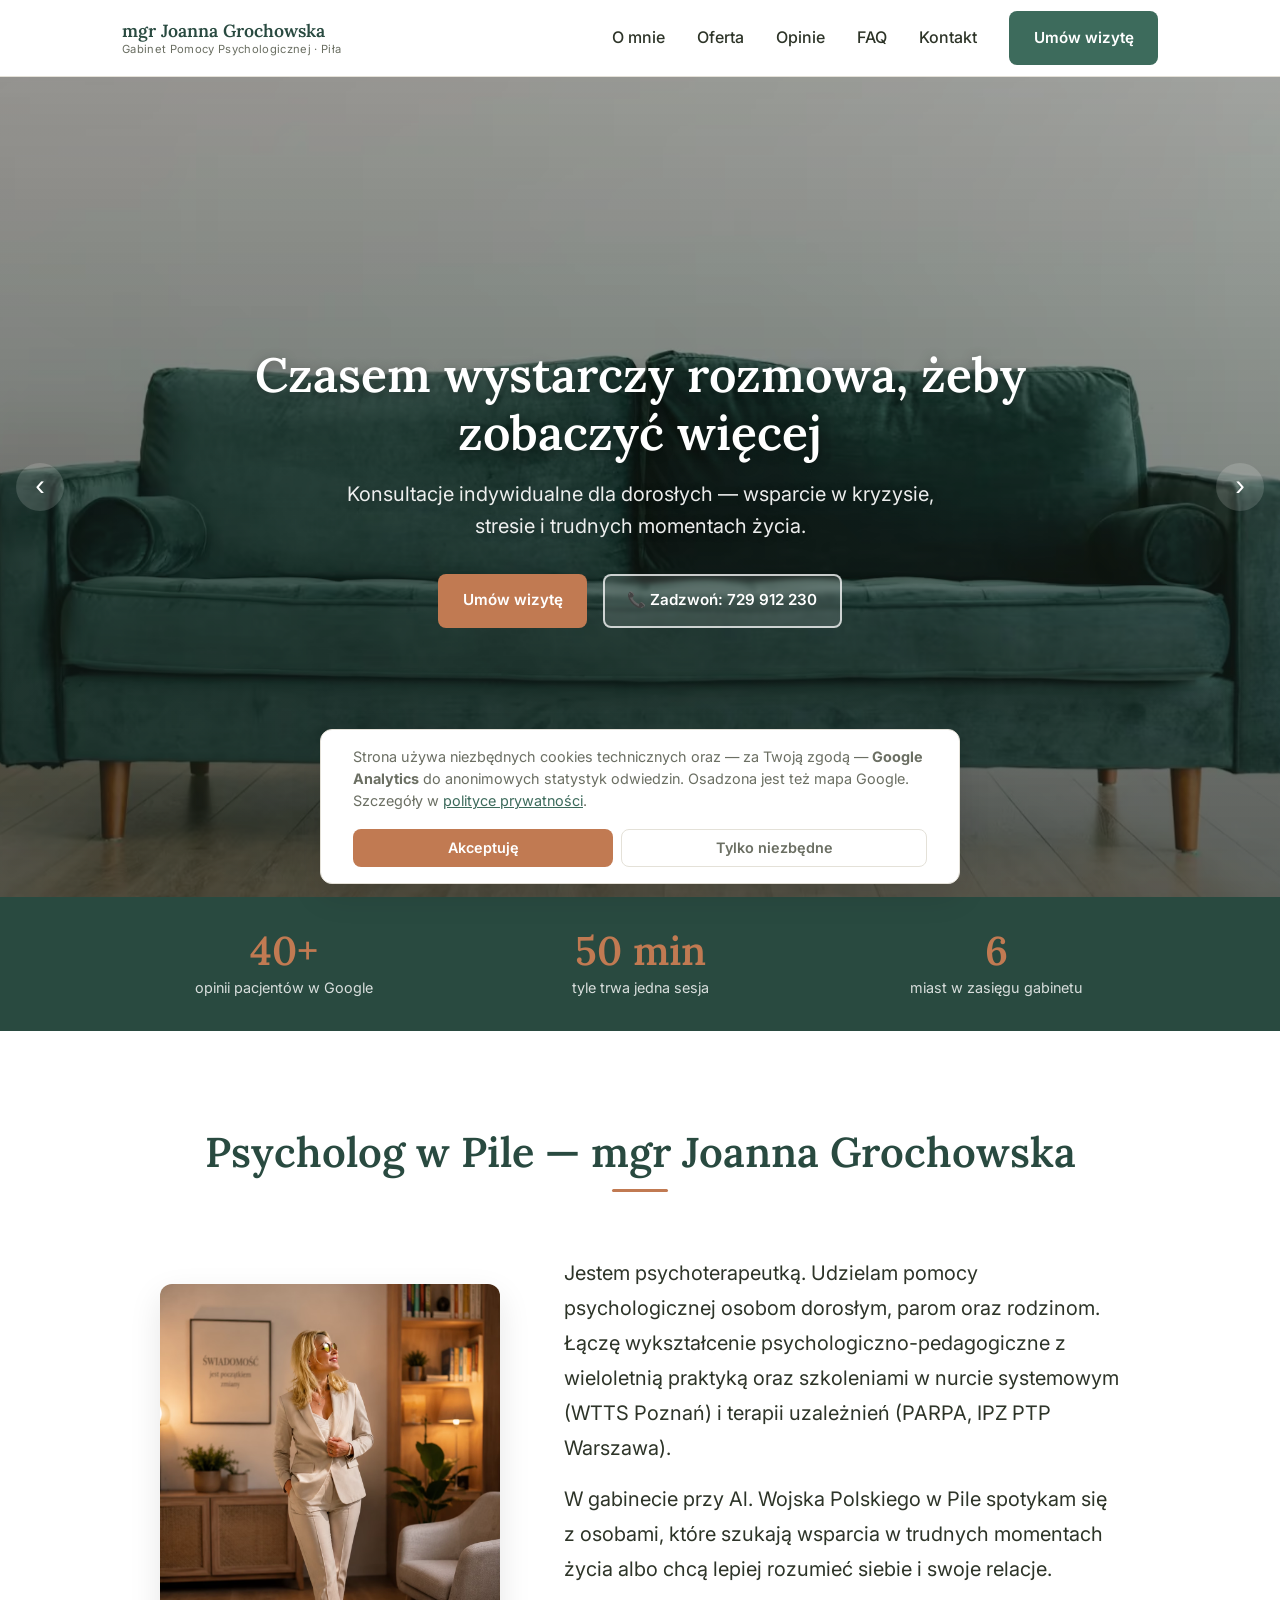
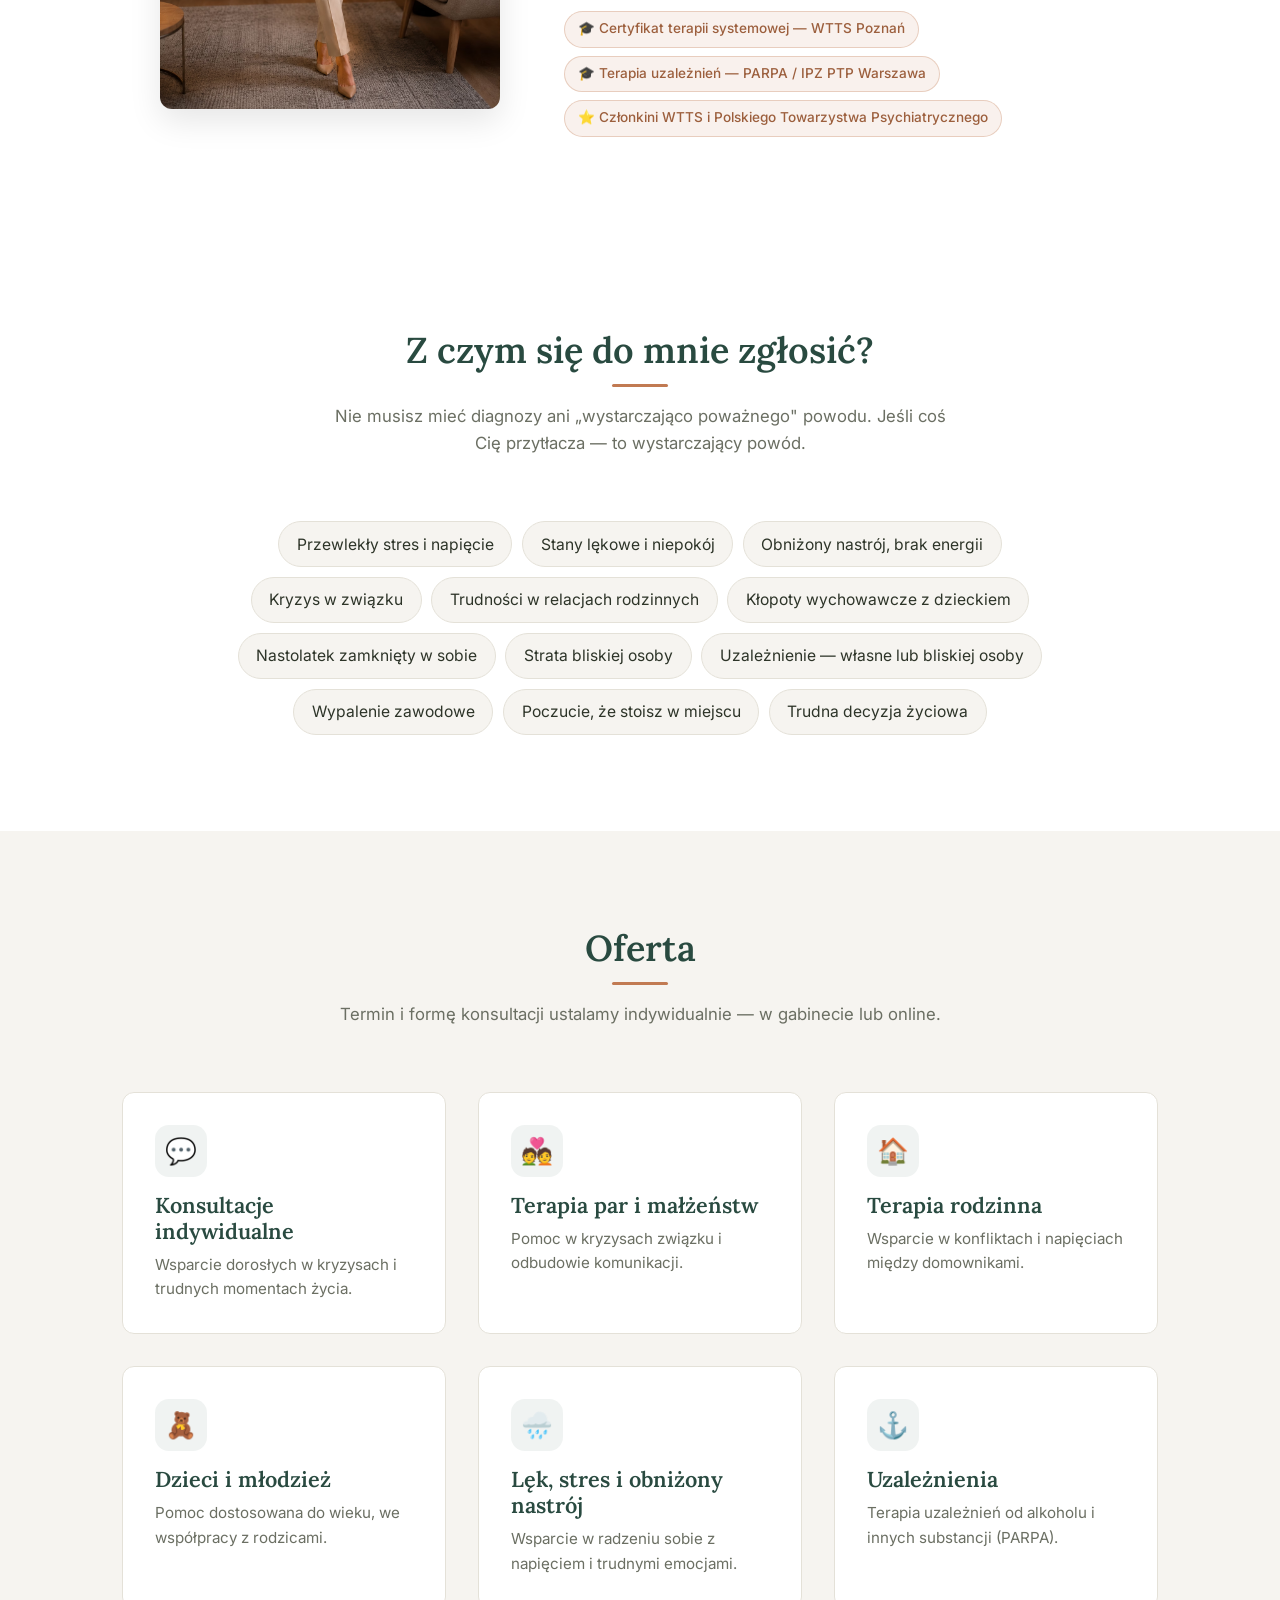
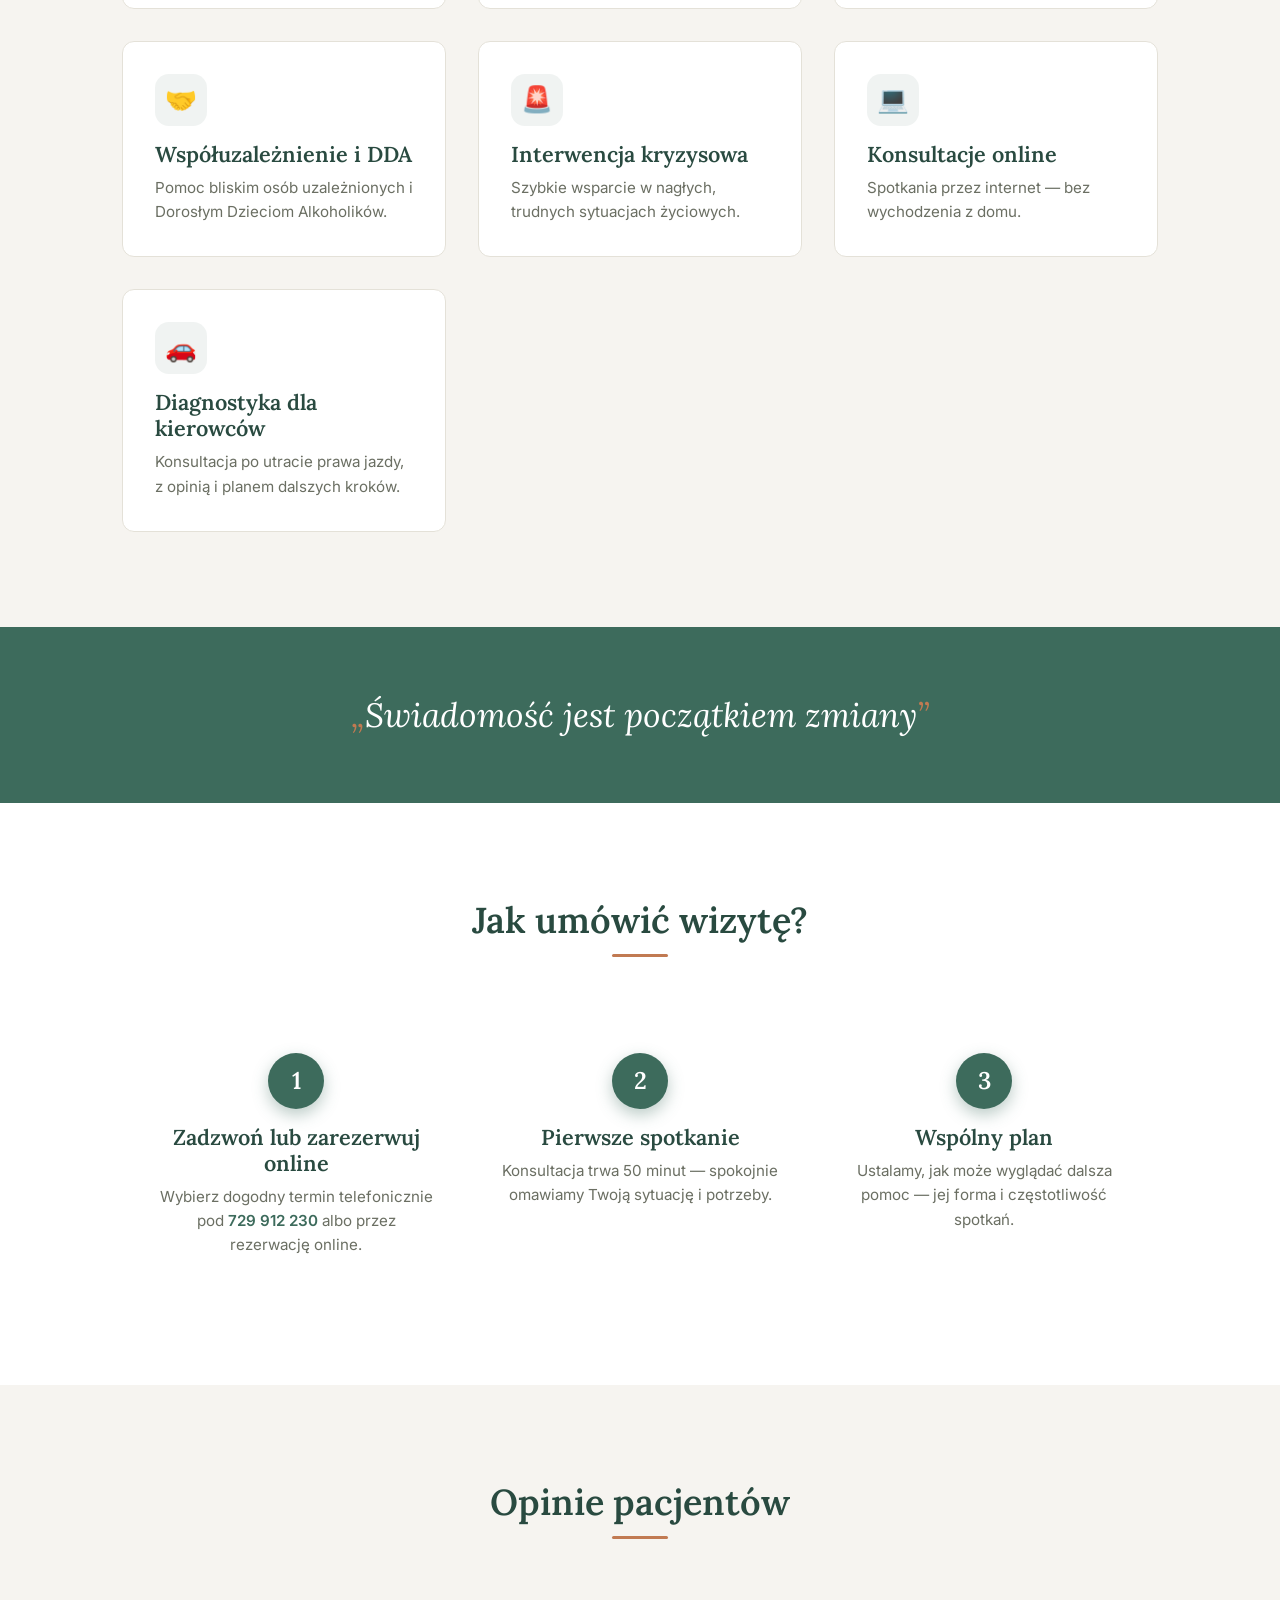
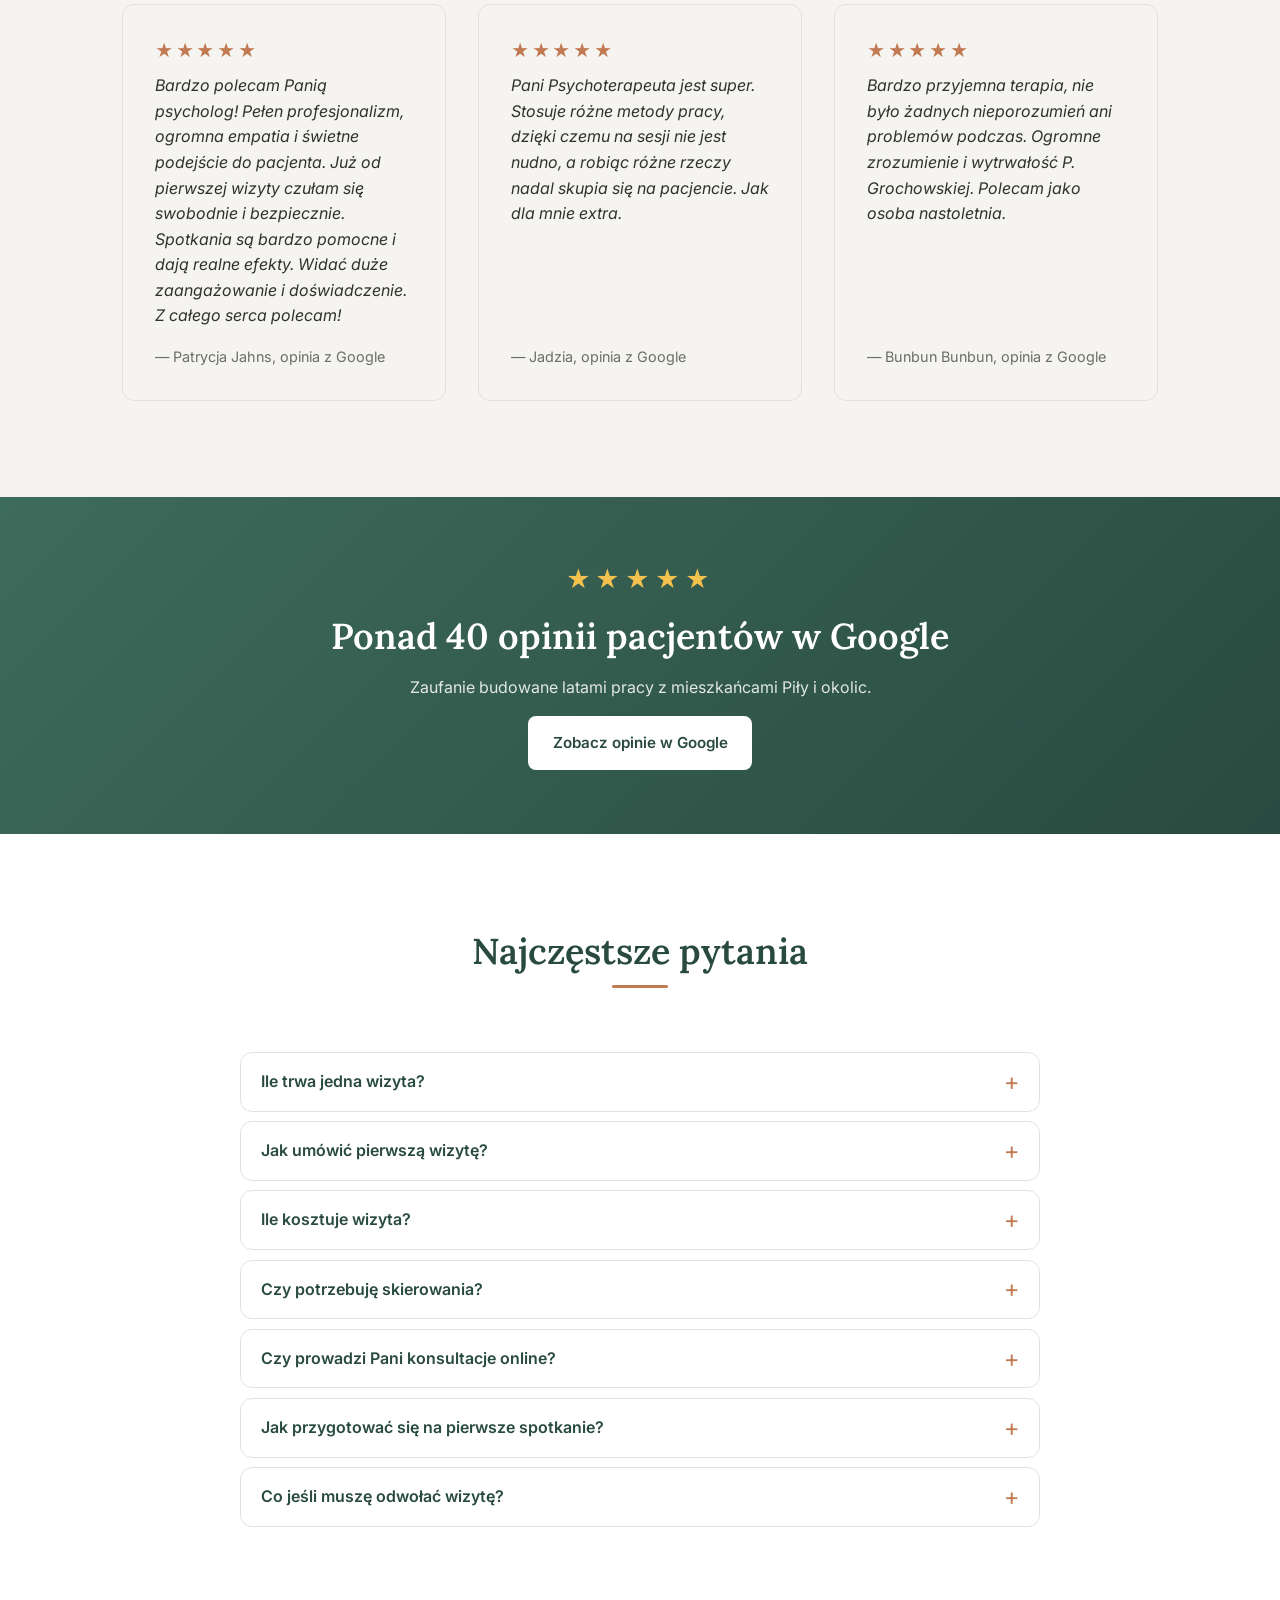
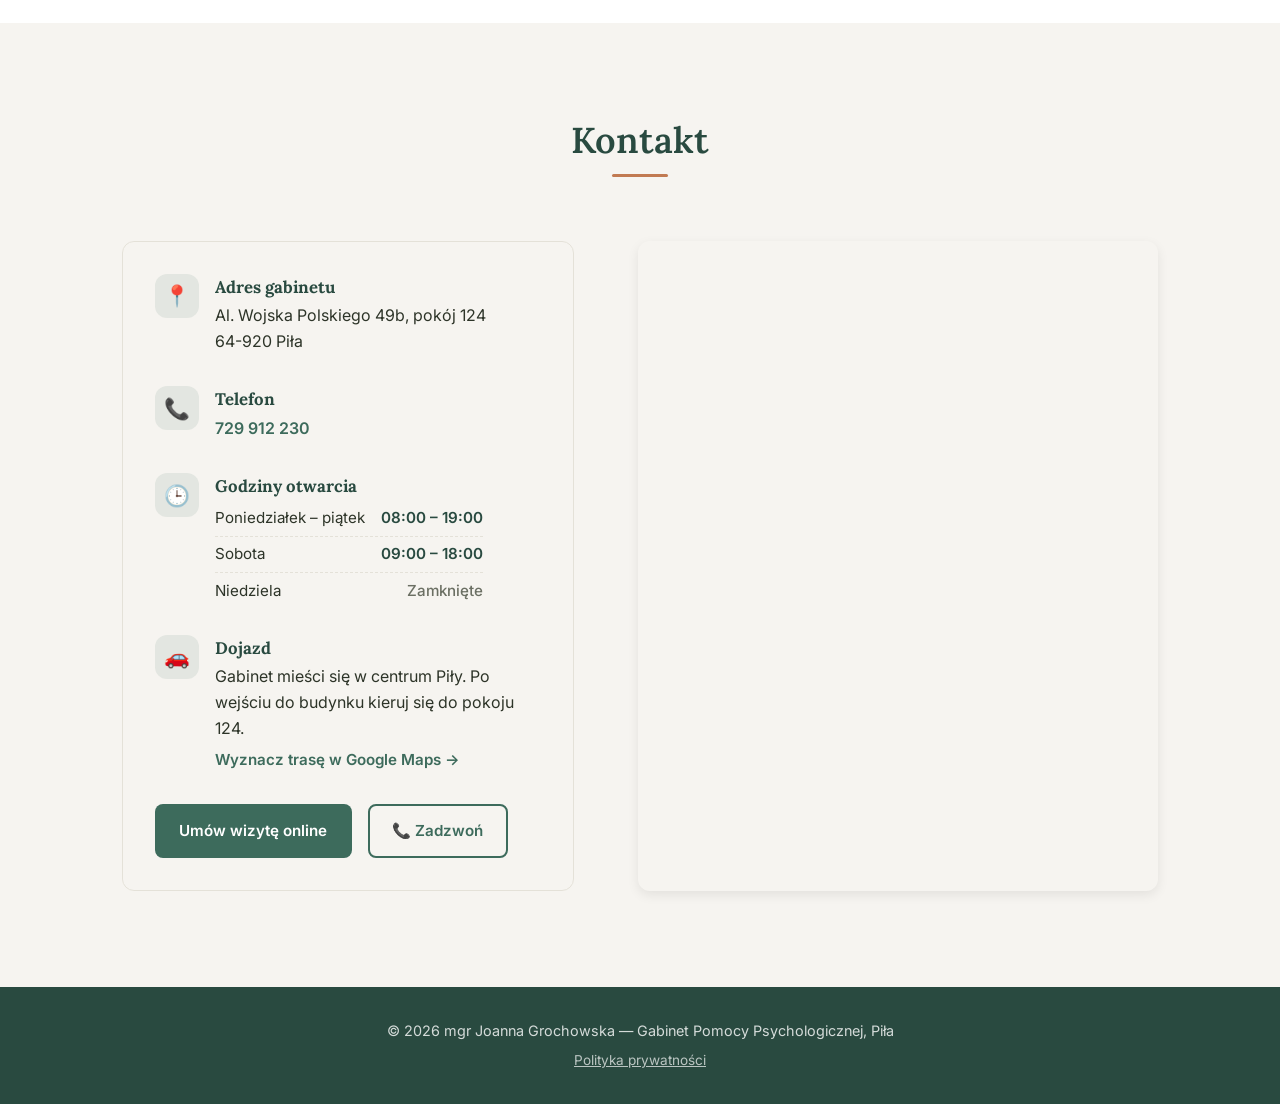
==== commit 5ec0f1ce: "Analityka GA4 + RODO na pilapsycholog.pl - GA4 (G-FDWGPE3CQD) z Consent Mode v2: domyslnie denied, g" ====
--- a/index.html
+++ b/index.html
@@ -56,8 +56,30 @@
   <link rel="preload" as="image" type="image/avif" href="obrazy/slajd-gabinet-mobile.avif" media="(max-width: 768px)" fetchpriority="high">
   <link rel="preload" as="image" type="image/avif" href="obrazy/slajd-gabinet.avif" media="(min-width: 769px)" fetchpriority="high">
 
-  <link rel="stylesheet" href="css/styles.css?v=11">
+  <link rel="stylesheet" href="css/styles.css?v=12">
   <script>document.documentElement.classList.add('js');</script>
+
+  <!-- Google Analytics 4 (Consent Mode v2 — domyślnie wyłączone, włącza się po akceptacji cookies) -->
+  <script async src="https://www.googletagmanager.com/gtag/js?id=G-FDWGPE3CQD"></script>
+  <script>
+    window.dataLayer = window.dataLayer || [];
+    function gtag(){dataLayer.push(arguments);}
+
+    // Consent Mode v2 — RODO: domyślnie wszystko denied.
+    // script.js zmieni analytics_storage na 'granted', jeśli użytkownik kliknie "Akceptuję".
+    gtag('consent', 'default', {
+      'ad_storage': 'denied',
+      'ad_user_data': 'denied',
+      'ad_personalization': 'denied',
+      'analytics_storage': 'denied',
+      'wait_for_update': 500
+    });
+
+    gtag('js', new Date());
+    gtag('config', 'G-FDWGPE3CQD', {
+      'anonymize_ip': true
+    });
+  </script>
 
   <!-- Dane strukturalne dla Google -->
   <script type="application/ld+json">
@@ -612,6 +634,7 @@
   <footer class="footer">
     <div class="container">
       <p>&copy; <span id="year"></span> mgr Joanna Grochowska — Gabinet Pomocy Psychologicznej, Piła</p>
+      <p class="footer__legal"><a href="polityka-prywatnosci.html">Polityka prywatności</a></p>
     </div>
   </footer>
 
@@ -620,6 +643,15 @@
     <span class="call-fab__text">Zadzwoń</span>
   </a>
 
-  <script src="js/script.js?v=6"></script>
+  <!-- ============== BANER COOKIES (Consent Mode v2) ============== -->
+  <div class="cookie-banner" role="dialog" aria-label="Informacja o plikach cookies">
+    <p>Strona używa niezbędnych cookies technicznych oraz — za Twoją zgodą — <strong>Google Analytics</strong> do anonimowych statystyk odwiedzin. Osadzona jest też mapa Google. Szczegóły w <a href="polityka-prywatnosci.html">polityce prywatności</a>.</p>
+    <div class="cookie-banner__actions">
+      <button class="cookie-banner__btn cookie-banner__btn--accept" type="button" data-cookie-action="accept">Akceptuję</button>
+      <button class="cookie-banner__btn cookie-banner__btn--reject" type="button" data-cookie-action="reject">Tylko niezbędne</button>
+    </div>
+  </div>
+
+  <script src="js/script.js?v=7"></script>
 </body>
 </html>
--- a/css/styles.css
+++ b/css/styles.css
@@ -687,3 +687,58 @@
   .nav__toggle { display: block; }
   .section, .hero { padding: var(--space-lg) 0; }
 }
+
+/* ============== Baner cookies (Consent Mode v2 / RODO) ============== */
+.cookie-banner {
+  position: fixed;
+  left: 50%;
+  bottom: var(--space-sm);
+  transform: translate(-50%, 160%);
+  width: min(640px, calc(100% - 2 * var(--space-sm)));
+  background: var(--color-bg);
+  border: 1px solid var(--color-border);
+  border-radius: var(--radius);
+  box-shadow: var(--shadow-lg);
+  padding: var(--space-sm) var(--space-md);
+  z-index: 200;
+  opacity: 0;
+  visibility: hidden;
+  transition: transform 0.35s ease, opacity 0.35s ease, visibility 0.35s;
+}
+.cookie-banner.is-visible {
+  transform: translate(-50%, 0);
+  opacity: 1;
+  visibility: visible;
+}
+.cookie-banner p {
+  font-size: 0.9rem;
+  color: var(--color-text-light);
+  margin-bottom: var(--space-sm);
+  line-height: 1.55;
+}
+.cookie-banner a { color: var(--color-primary); text-decoration: underline; }
+.cookie-banner__actions { display: flex; gap: var(--space-xs); flex-wrap: wrap; }
+.cookie-banner__btn {
+  flex: 1 1 auto;
+  padding: 0.6rem 1.1rem;
+  border-radius: 8px;
+  font-family: var(--font-sans);
+  font-size: 0.9rem;
+  font-weight: 600;
+  cursor: pointer;
+  border: 1.5px solid transparent;
+  transition: var(--transition);
+}
+.cookie-banner__btn--accept { background: var(--color-accent); color: #fff; }
+.cookie-banner__btn--accept:hover { background: var(--color-accent-dark); }
+.cookie-banner__btn--reject {
+  background: transparent;
+  color: var(--color-text-light);
+  border-color: var(--color-border);
+}
+.cookie-banner__btn--reject:hover { border-color: var(--color-text-light); color: var(--color-text); }
+.footer__legal { margin-top: 0.5rem; font-size: 0.85rem; }
+.footer__legal a { color: inherit; opacity: 0.85; text-decoration: underline; }
+@media (max-width: 480px) {
+  .cookie-banner__btn { flex-basis: 100%; }
+}
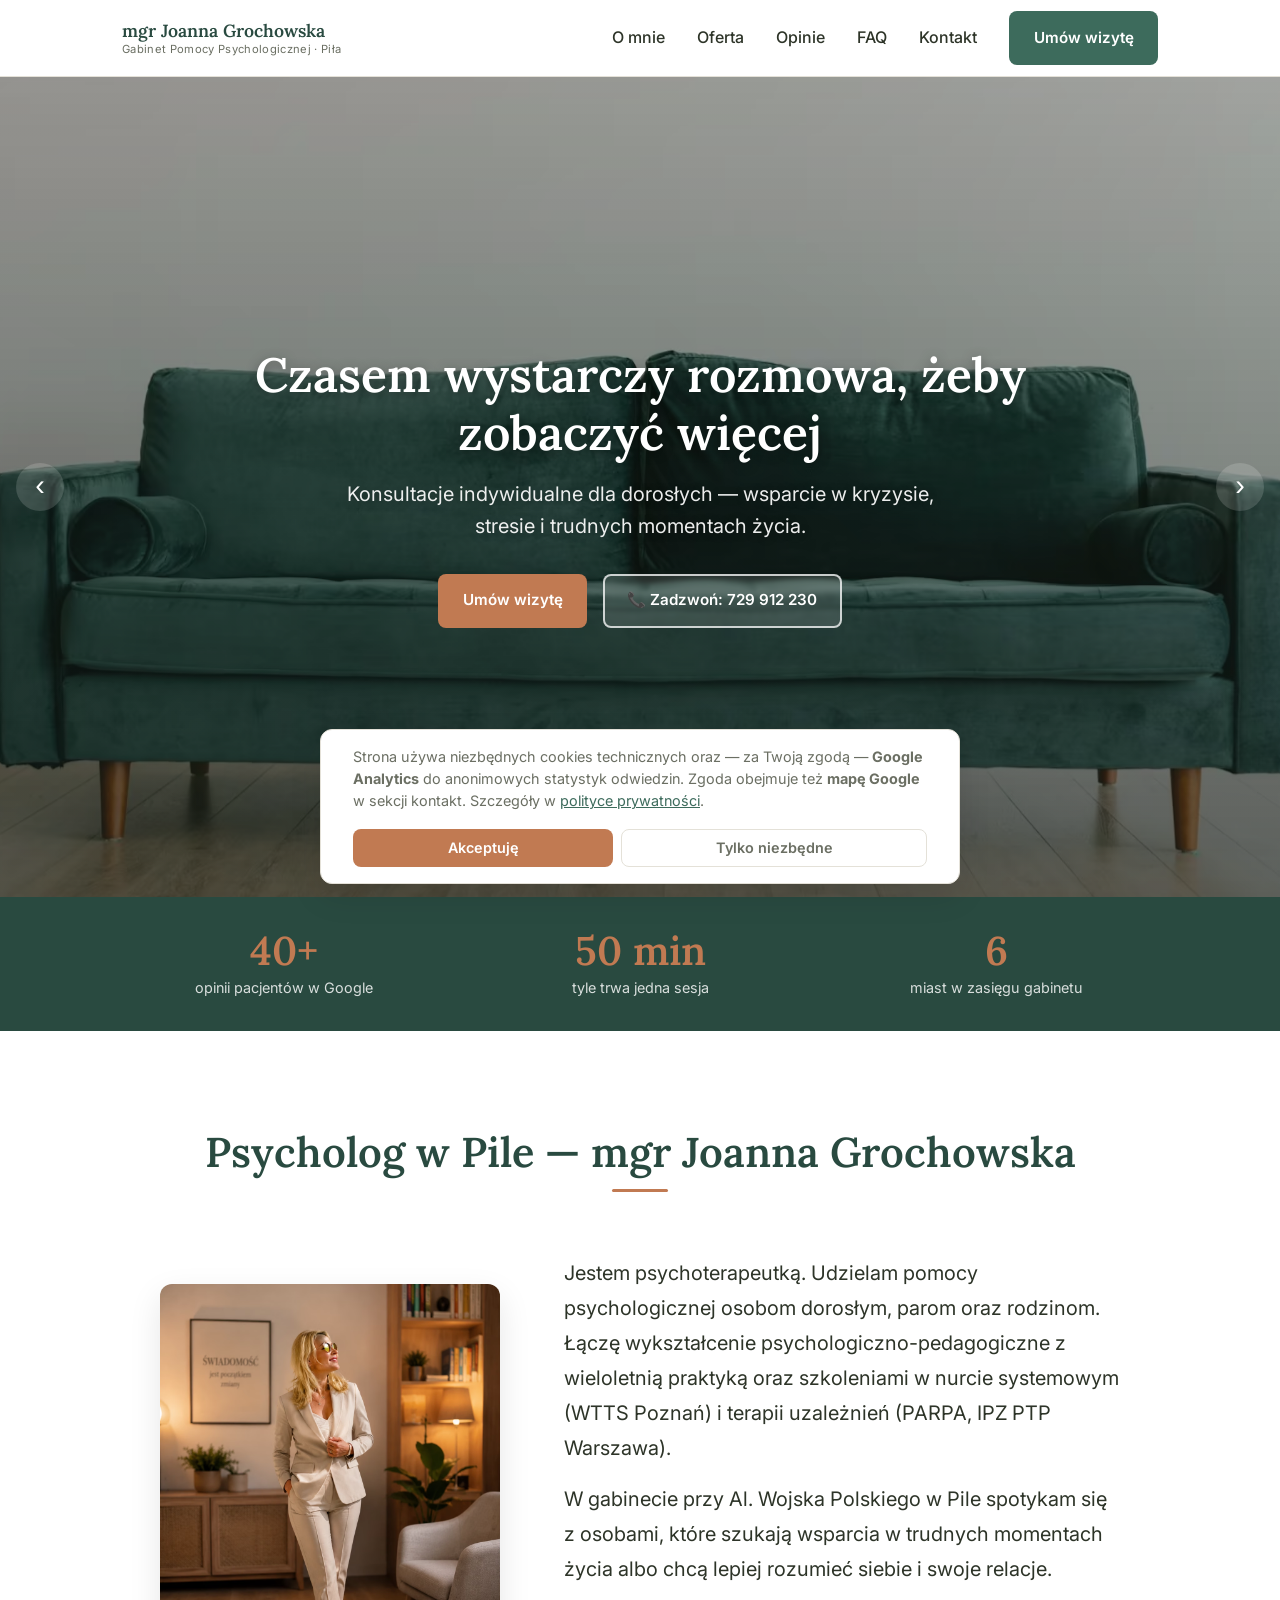
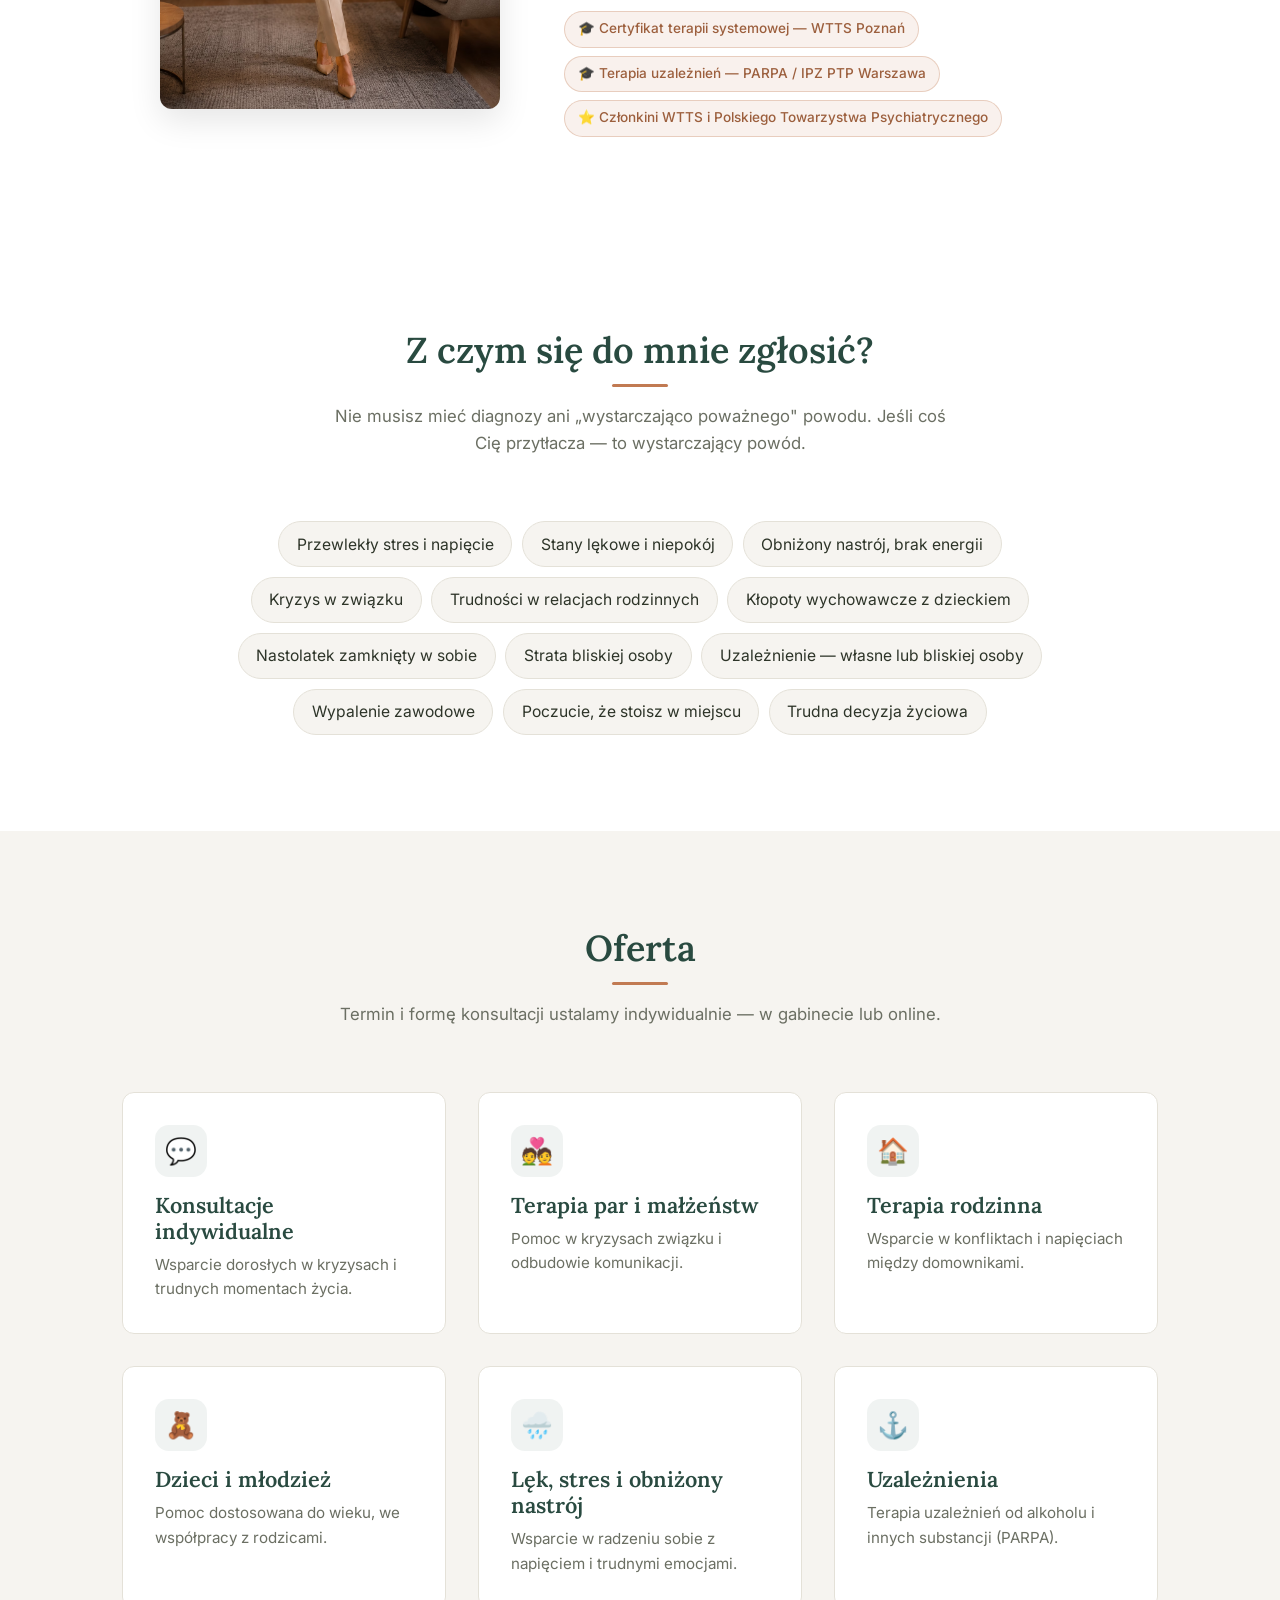
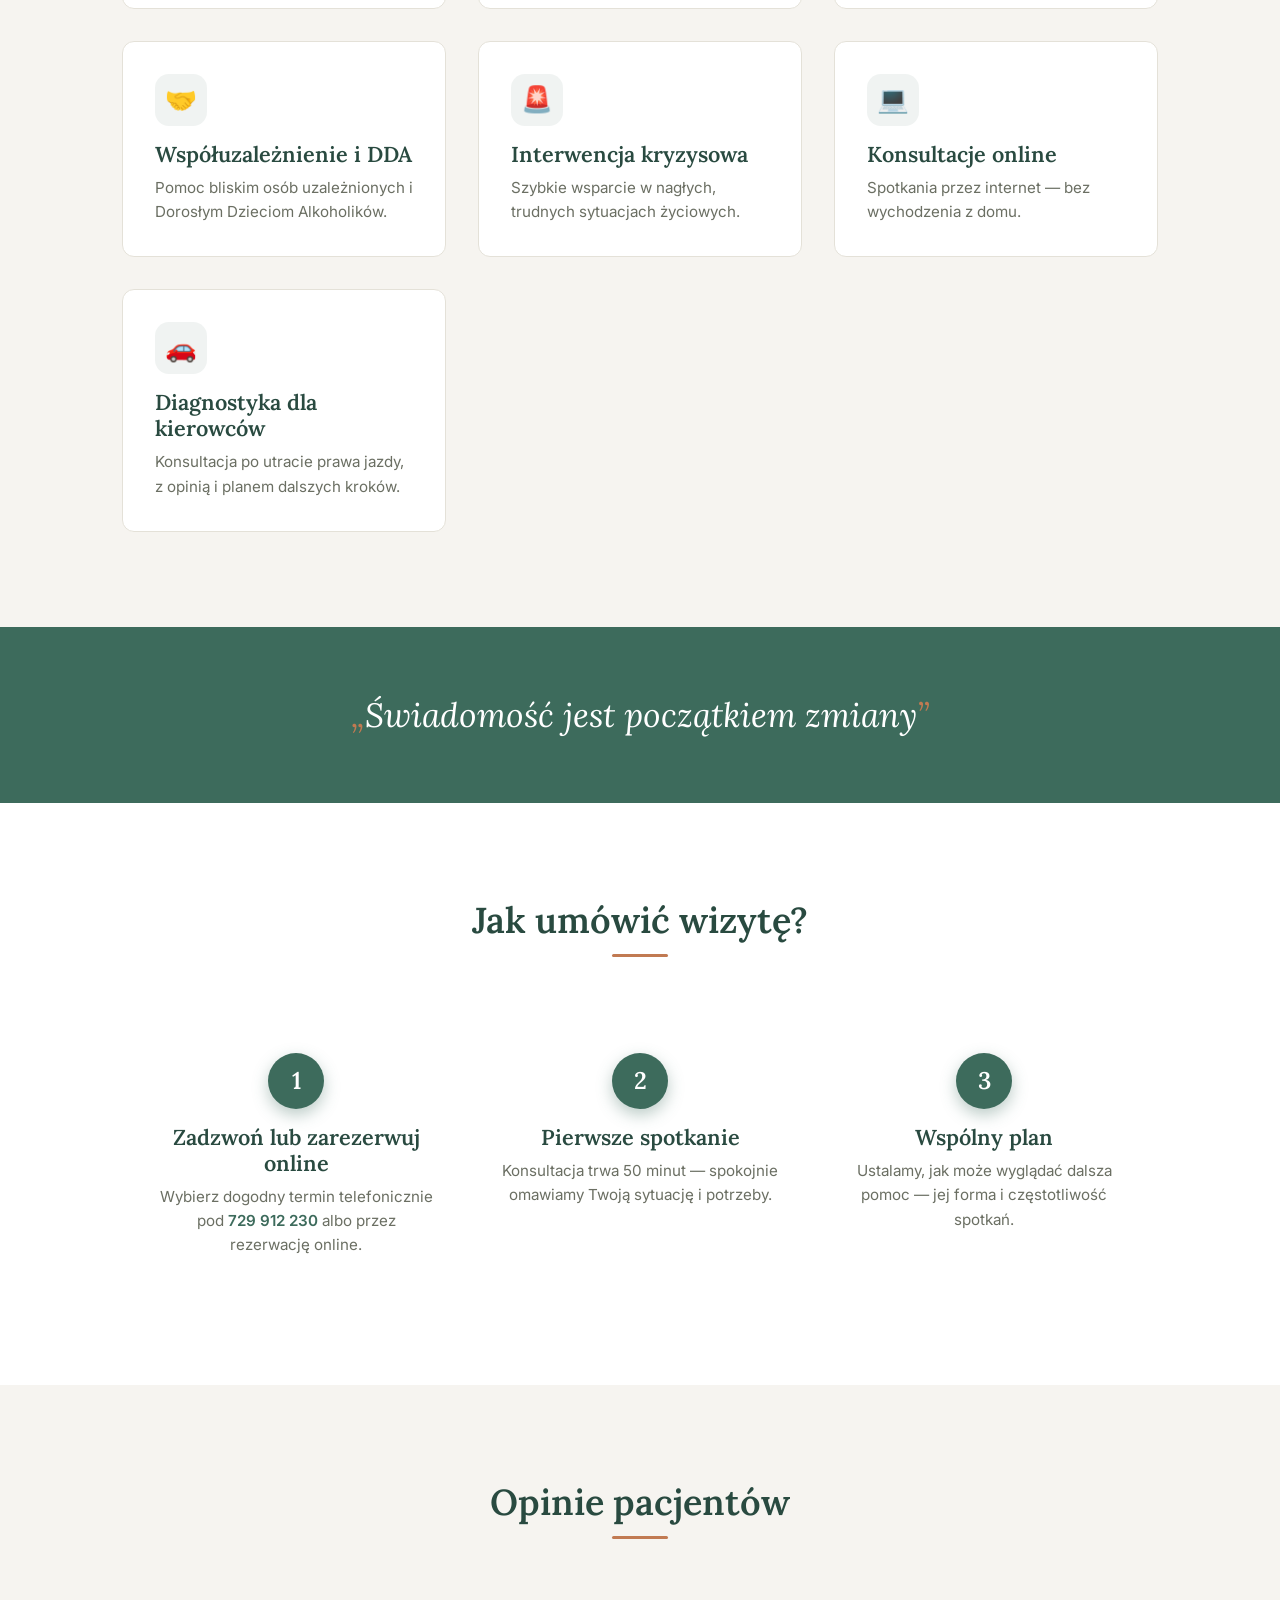
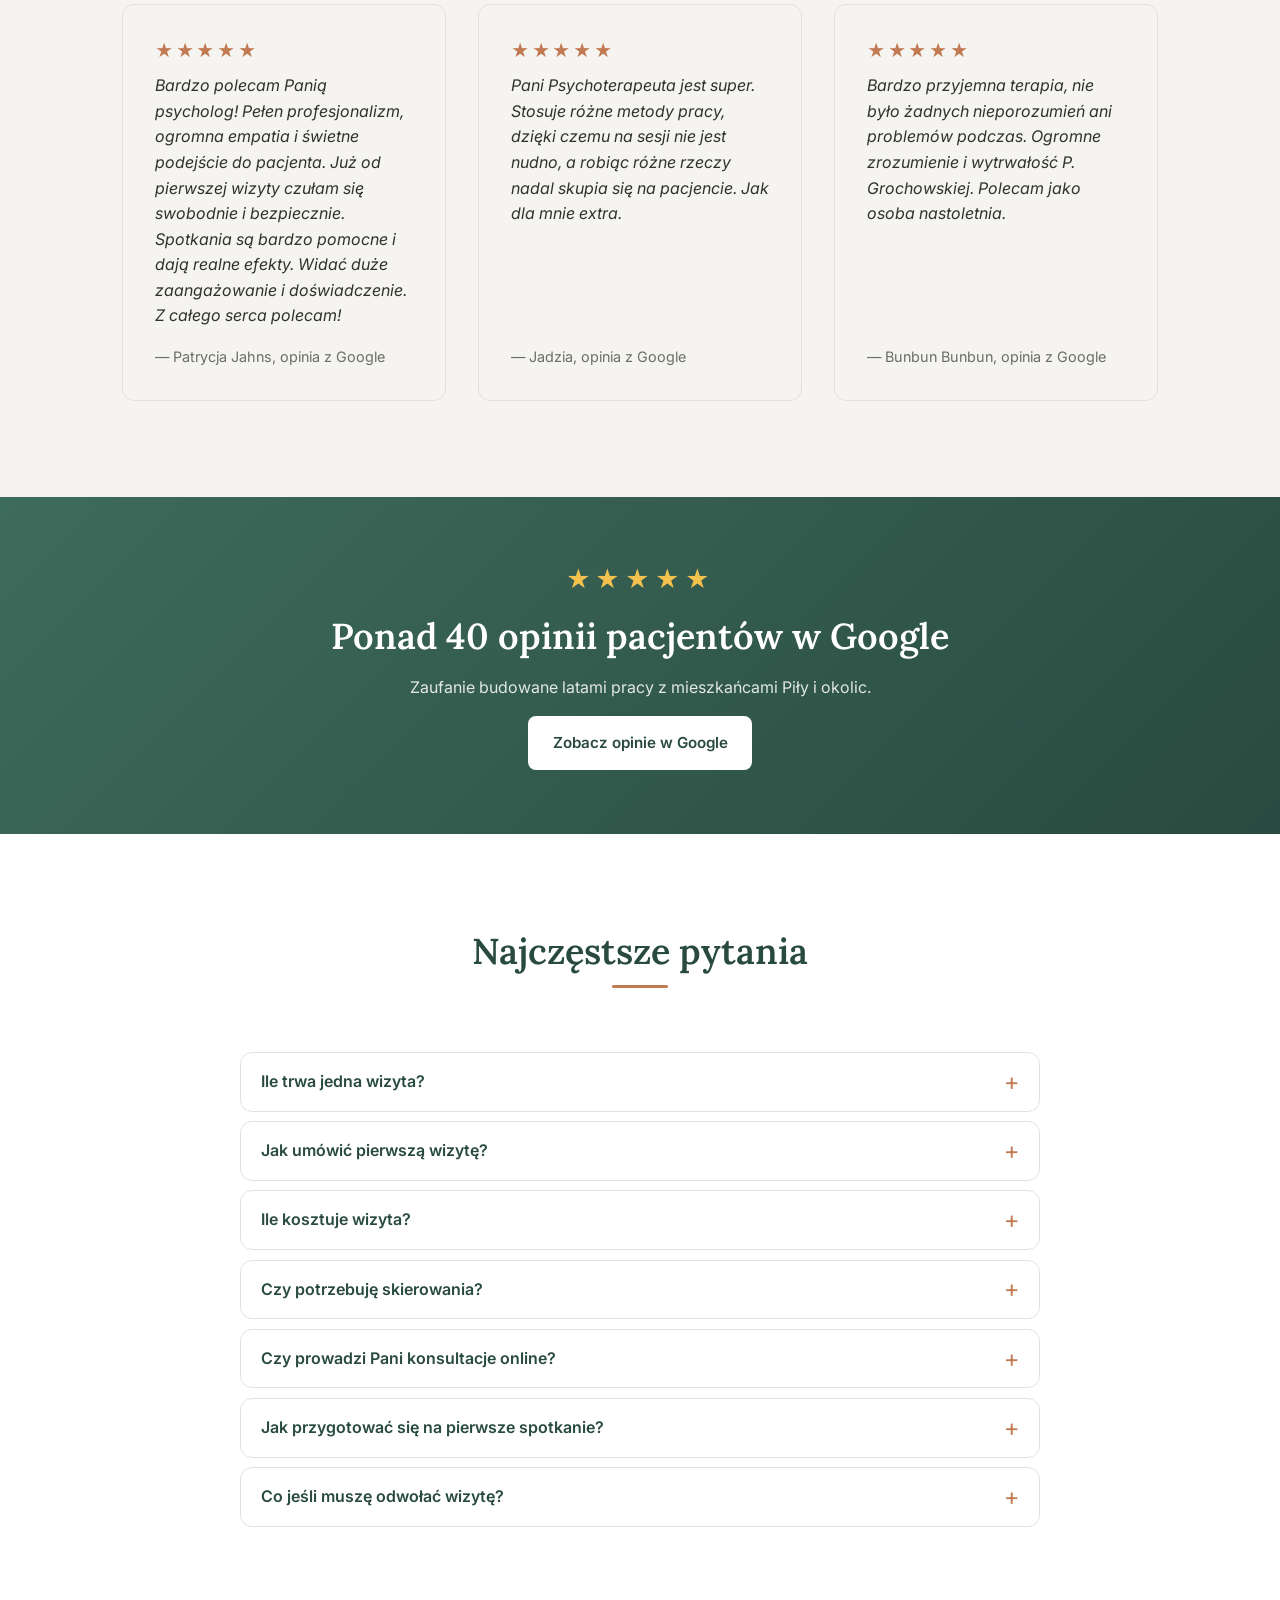
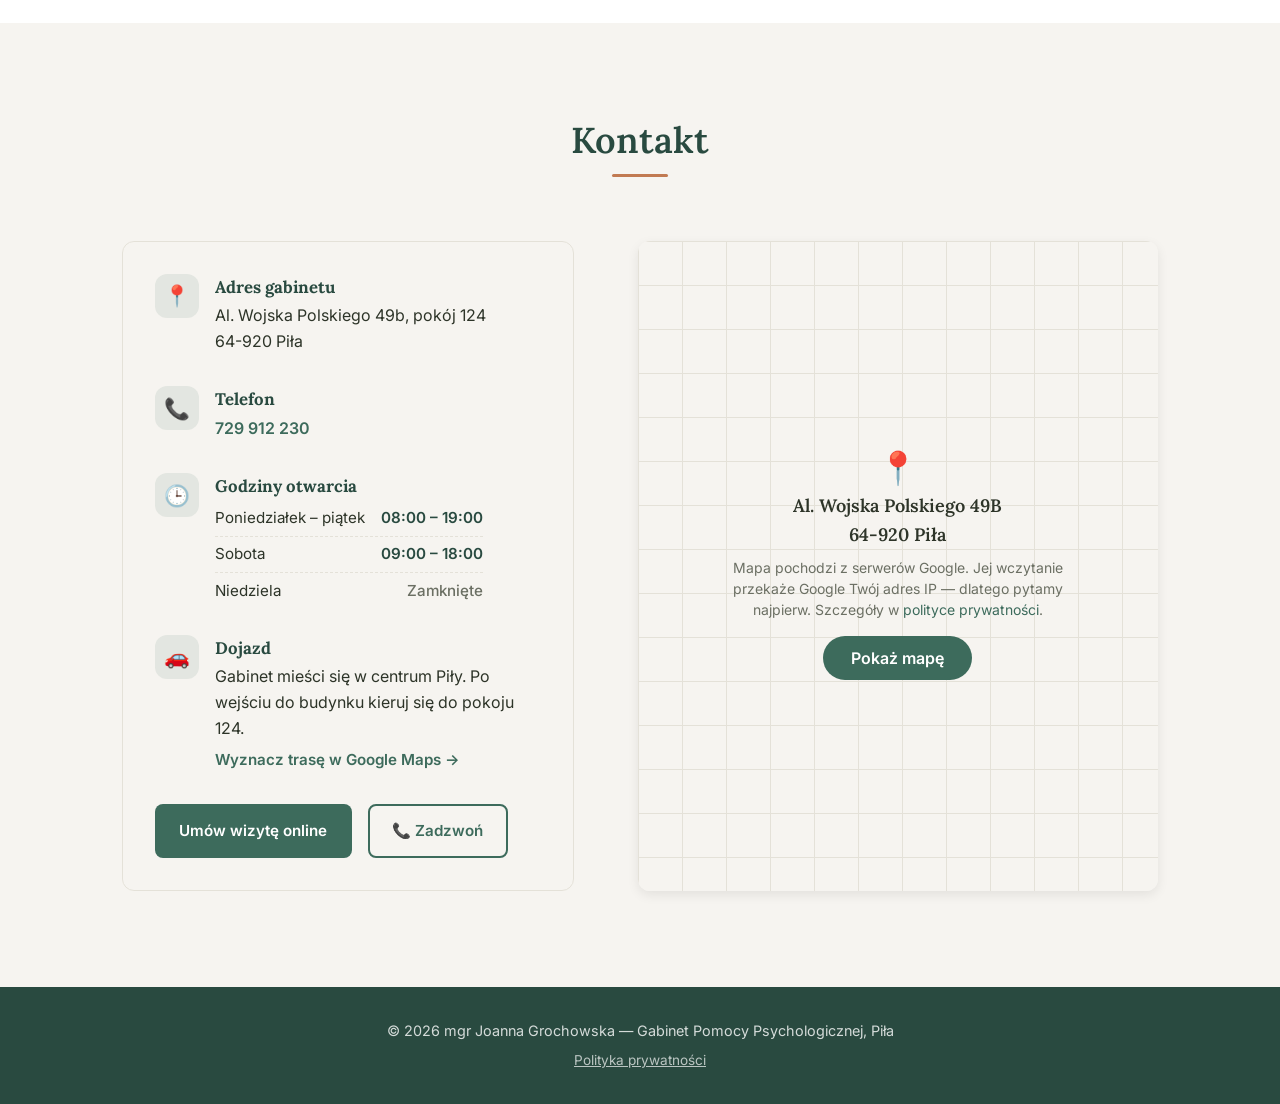
==== commit e9b26249: "RODO: mapa Google dopiero za zgoda + korekta polityki Mapa ladowala sie automatycznie, wiec Google d" ====
--- a/index.html
+++ b/index.html
@@ -56,7 +56,7 @@
   <link rel="preload" as="image" type="image/avif" href="obrazy/slajd-gabinet-mobile.avif" media="(max-width: 768px)" fetchpriority="high">
   <link rel="preload" as="image" type="image/avif" href="obrazy/slajd-gabinet.avif" media="(min-width: 769px)" fetchpriority="high">
 
-  <link rel="stylesheet" href="css/styles.css?v=12">
+  <link rel="stylesheet" href="css/styles.css?v=13">
   <script>document.documentElement.classList.add('js');</script>
 
   <!-- Google Analytics 4 (Consent Mode v2 — domyślnie wyłączone, włącza się po akceptacji cookies) -->
@@ -619,12 +619,18 @@
               <a class="btn btn--outline" href="tel:+48729912230">📞 Zadzwoń</a>
             </div>
           </div>
-          <div class="map-container reveal">
+          <div class="map-container reveal" data-map-consent>
             <iframe
-              src="https://maps.google.com/maps?q=Psycholog+Pi%C5%82a+Gabinet+Pomocy+Psychologicznej+Psychoterapeuta&ll=53.1528973,16.7112972&t=&z=16&ie=UTF8&iwloc=A&output=embed"
+              data-src="https://maps.google.com/maps?q=Psycholog+Pi%C5%82a+Gabinet+Pomocy+Psychologicznej+Psychoterapeuta&ll=53.1528973,16.7112972&t=&z=16&ie=UTF8&iwloc=A&output=embed"
               title="Gabinet Pomocy Psychologicznej na Google Maps — Al. Wojska Polskiego 49B, Piła"
               loading="lazy"
               referrerpolicy="no-referrer-when-downgrade"></iframe>
+            <div class="map-consent">
+              <span class="map-consent__pin" aria-hidden="true">📍</span>
+              <p class="map-consent__address">Al. Wojska Polskiego 49B<br>64-920 Piła</p>
+              <p class="map-consent__note">Mapa pochodzi z serwerów Google. Jej wczytanie przekaże Google Twój adres IP — dlatego pytamy najpierw. Szczegóły w <a href="polityka-prywatnosci.html">polityce prywatności</a>.</p>
+              <button type="button" class="map-consent__btn" data-map-action="load">Pokaż mapę</button>
+            </div>
           </div>
         </div>
       </div>
@@ -645,13 +651,13 @@
 
   <!-- ============== BANER COOKIES (Consent Mode v2) ============== -->
   <div class="cookie-banner" role="dialog" aria-label="Informacja o plikach cookies">
-    <p>Strona używa niezbędnych cookies technicznych oraz — za Twoją zgodą — <strong>Google Analytics</strong> do anonimowych statystyk odwiedzin. Osadzona jest też mapa Google. Szczegóły w <a href="polityka-prywatnosci.html">polityce prywatności</a>.</p>
+    <p>Strona używa niezbędnych cookies technicznych oraz — za Twoją zgodą — <strong>Google Analytics</strong> do anonimowych statystyk odwiedzin. Zgoda obejmuje też <strong>mapę Google</strong> w sekcji kontakt. Szczegóły w <a href="polityka-prywatnosci.html">polityce prywatności</a>.</p>
     <div class="cookie-banner__actions">
       <button class="cookie-banner__btn cookie-banner__btn--accept" type="button" data-cookie-action="accept">Akceptuję</button>
       <button class="cookie-banner__btn cookie-banner__btn--reject" type="button" data-cookie-action="reject">Tylko niezbędne</button>
     </div>
   </div>
 
-  <script src="js/script.js?v=7"></script>
+  <script src="js/script.js?v=8"></script>
 </body>
 </html>
--- a/css/styles.css
+++ b/css/styles.css
@@ -644,12 +644,76 @@
   overflow: hidden;
   box-shadow: var(--shadow-md);
   min-height: 340px;
+  position: relative;
 }
 .map-container iframe {
   width: 100%;
   height: 100%;
   border: 0;
   display: block;
+}
+
+/* ── Zaślepka mapy (RODO) ──
+   Przykrywa iframe do czasu zgody. Znika, gdy skrypt doda .is-map-loaded. */
+.map-consent {
+  position: absolute;
+  inset: 0;
+  display: flex;
+  flex-direction: column;
+  align-items: center;
+  justify-content: center;
+  gap: 0.5rem;
+  padding: 2rem;
+  text-align: center;
+  background: var(--color-bg-alt);
+  background-image:
+    linear-gradient(var(--color-border) 1px, transparent 1px),
+    linear-gradient(90deg, var(--color-border) 1px, transparent 1px);
+  background-size: 44px 44px, 44px 44px;
+}
+.is-map-loaded .map-consent { display: none; }
+.map-consent__pin { font-size: 2rem; line-height: 1; }
+.map-consent__address {
+  font-family: var(--font-serif);
+  font-size: 1.125rem;
+  font-weight: 600;
+  color: var(--color-text);
+  margin: 0;
+}
+.map-consent__note {
+  font-size: 0.875rem;
+  line-height: 1.5;
+  color: var(--color-text-light);
+  max-width: 42ch;
+  margin: 0;
+}
+.map-consent__note a { color: var(--color-primary); }
+.map-consent__btn {
+  margin-top: 0.5rem;
+  padding: 0.75rem 1.75rem;
+  min-height: 44px;
+  border: 0;
+  border-radius: 100px;
+  background: var(--color-primary);
+  color: #fff;
+  font-family: var(--font-sans);
+  font-size: 1rem;
+  font-weight: 600;
+  cursor: pointer;
+  transition: background 0.2s ease;
+}
+.map-consent__btn:hover { background: var(--color-primary-dark); }
+.map-consent__btn:focus-visible { outline: 3px solid var(--color-accent); outline-offset: 2px; }
+
+/* Na telefonach proporcja 16/12 daje za niski kontener i przycisk się przycinał —
+   dopóki mapa nie jest wczytana, wymuszamy wysokość mieszczącą całą treść. */
+@media (max-width: 700px) {
+  .map-container:not(.is-map-loaded) { min-height: 320px; }
+  .map-consent { padding: 1.25rem; gap: 0.35rem; }
+  .map-consent__pin { font-size: 1.6rem; }
+  .map-consent__address { font-size: 1.05rem; }
+  .map-consent__note { font-size: 0.82rem; line-height: 1.45; }
+  .map-consent__btn { padding: 0.7rem 1.4rem; font-size: 0.95rem; }
 }
 
 @media (max-width: 768px) {
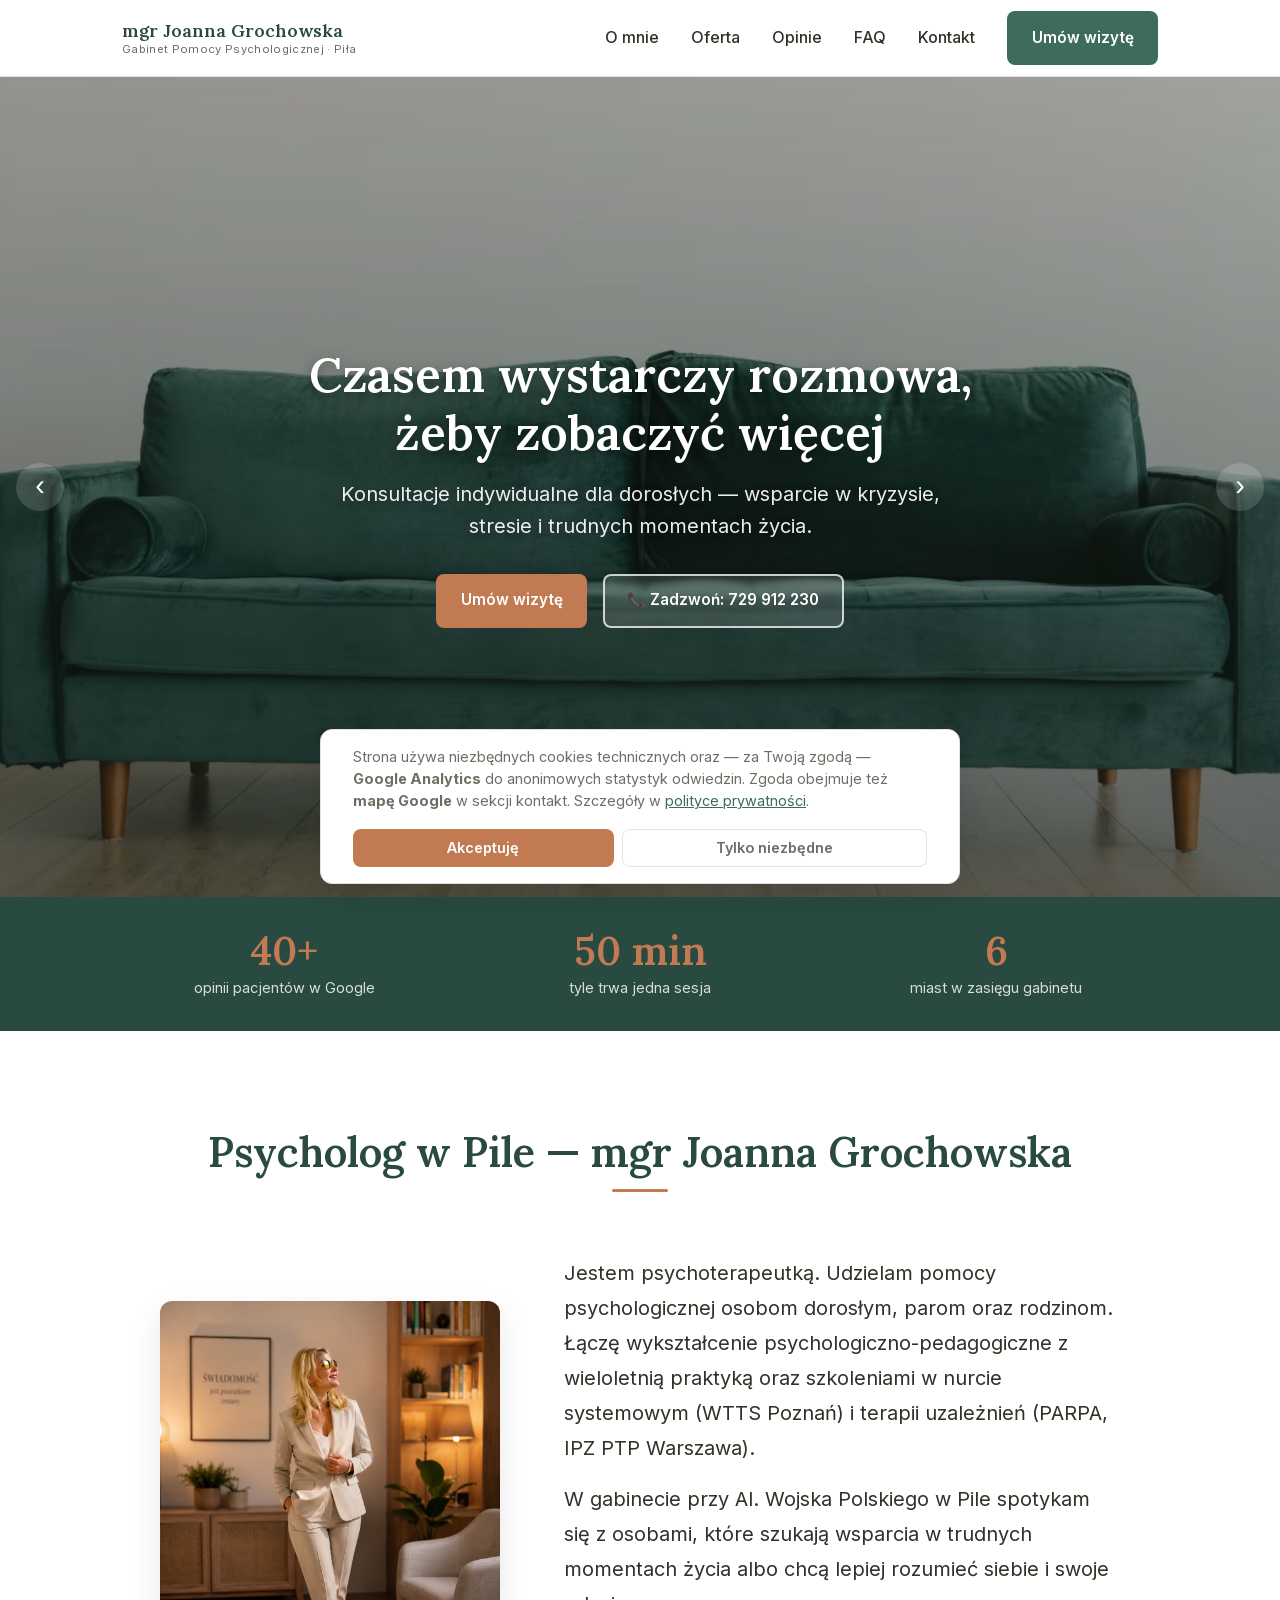
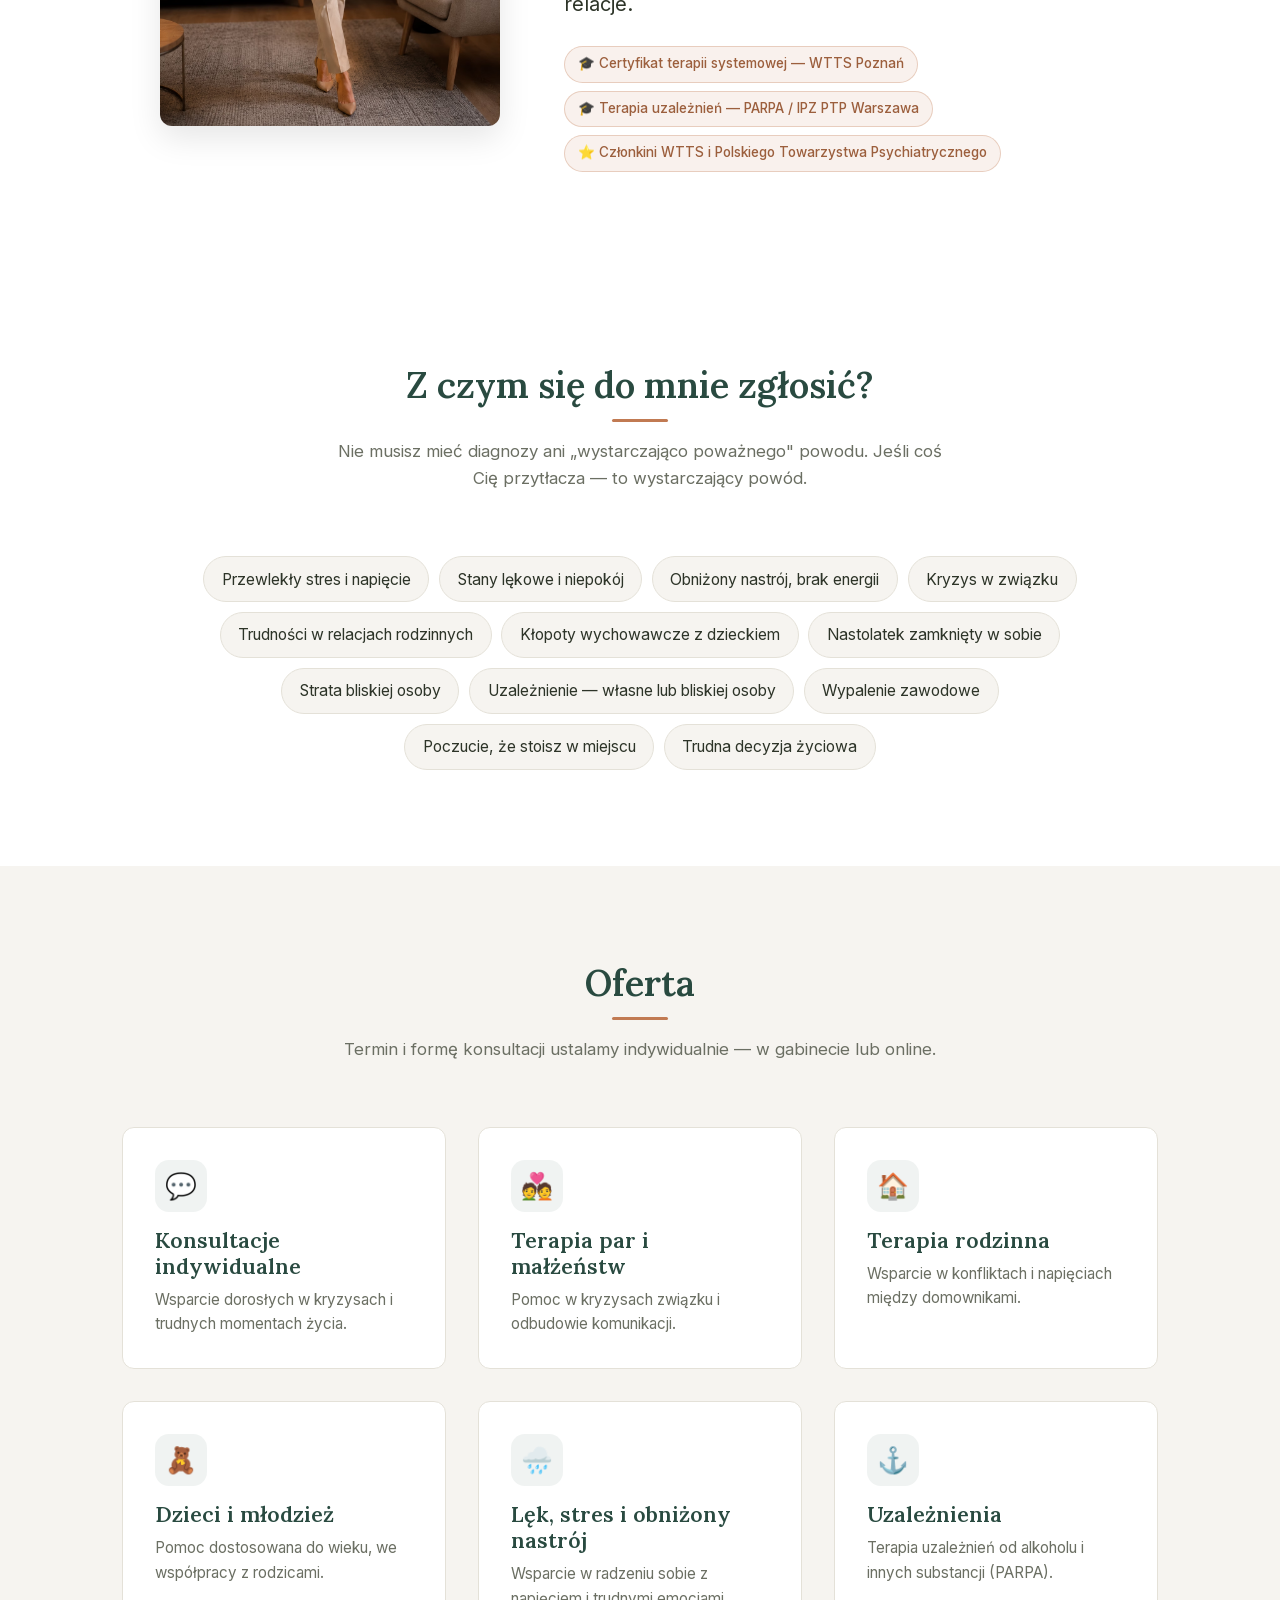
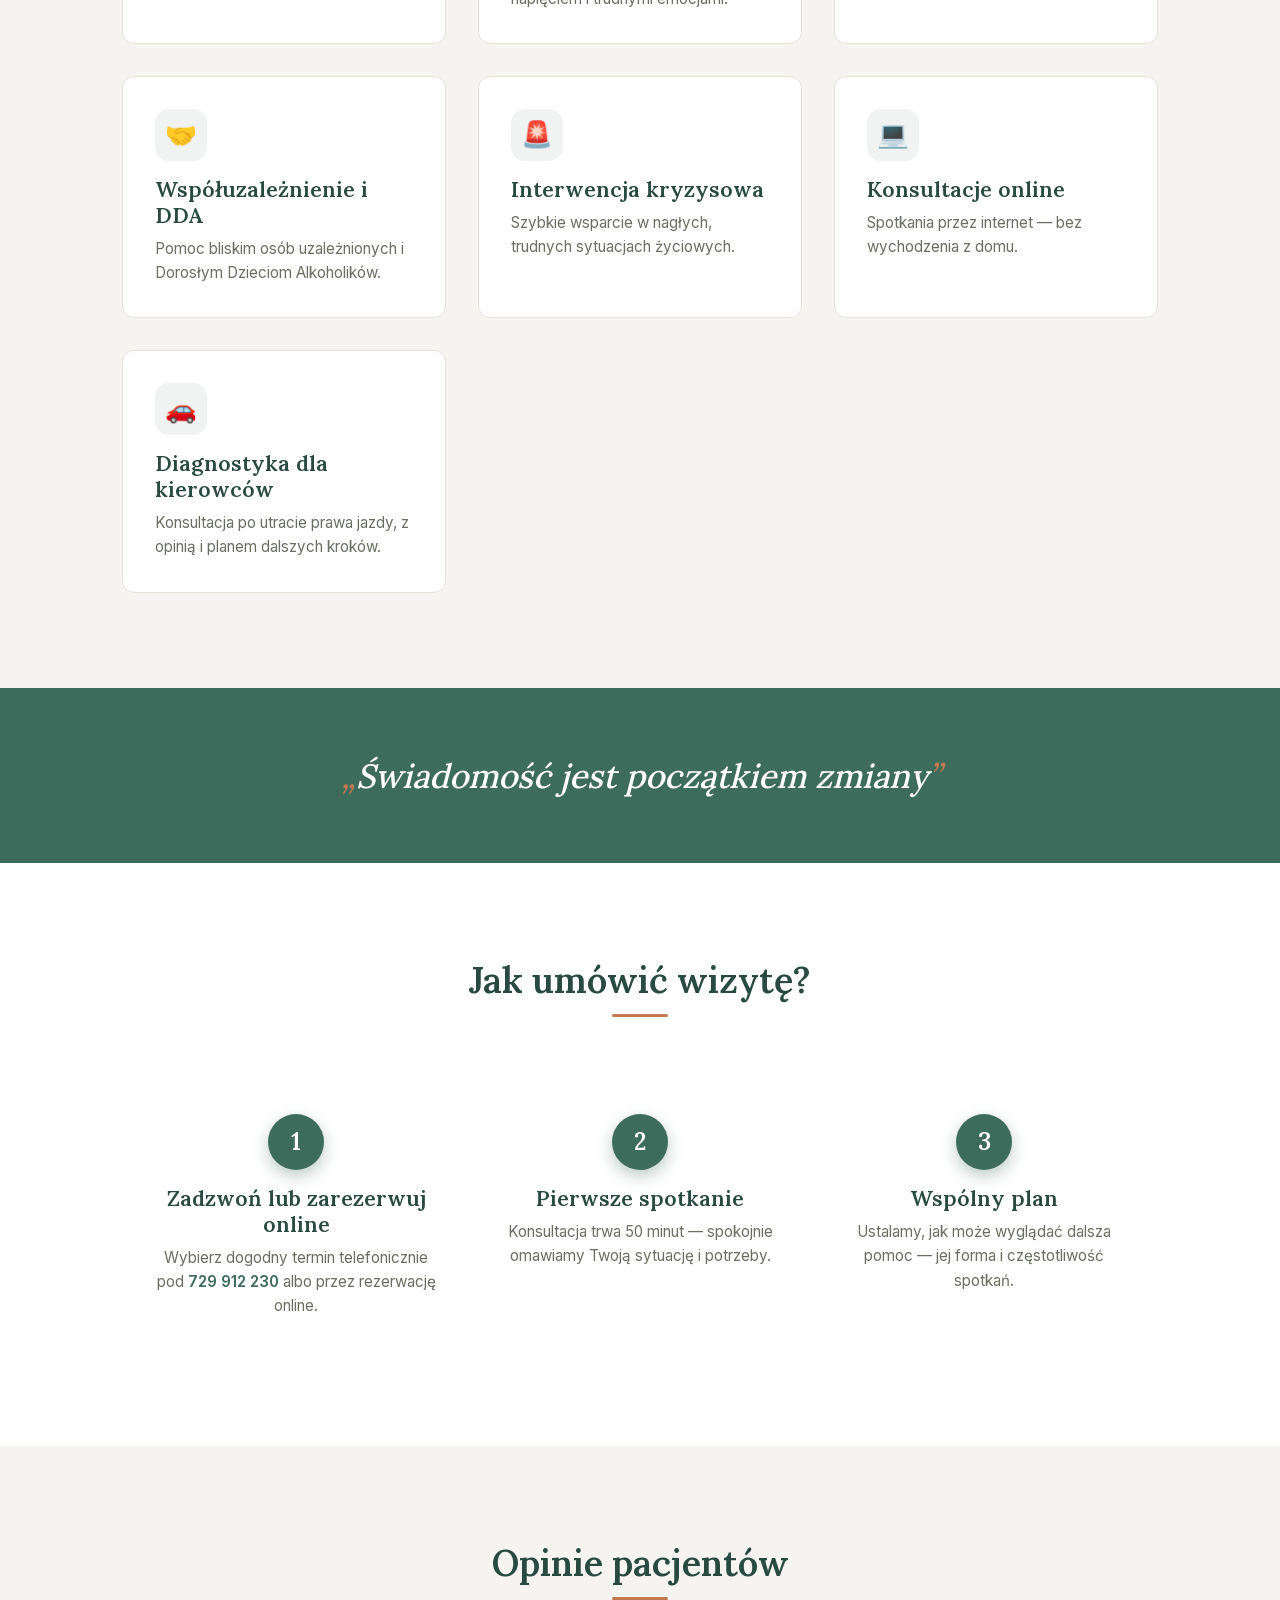
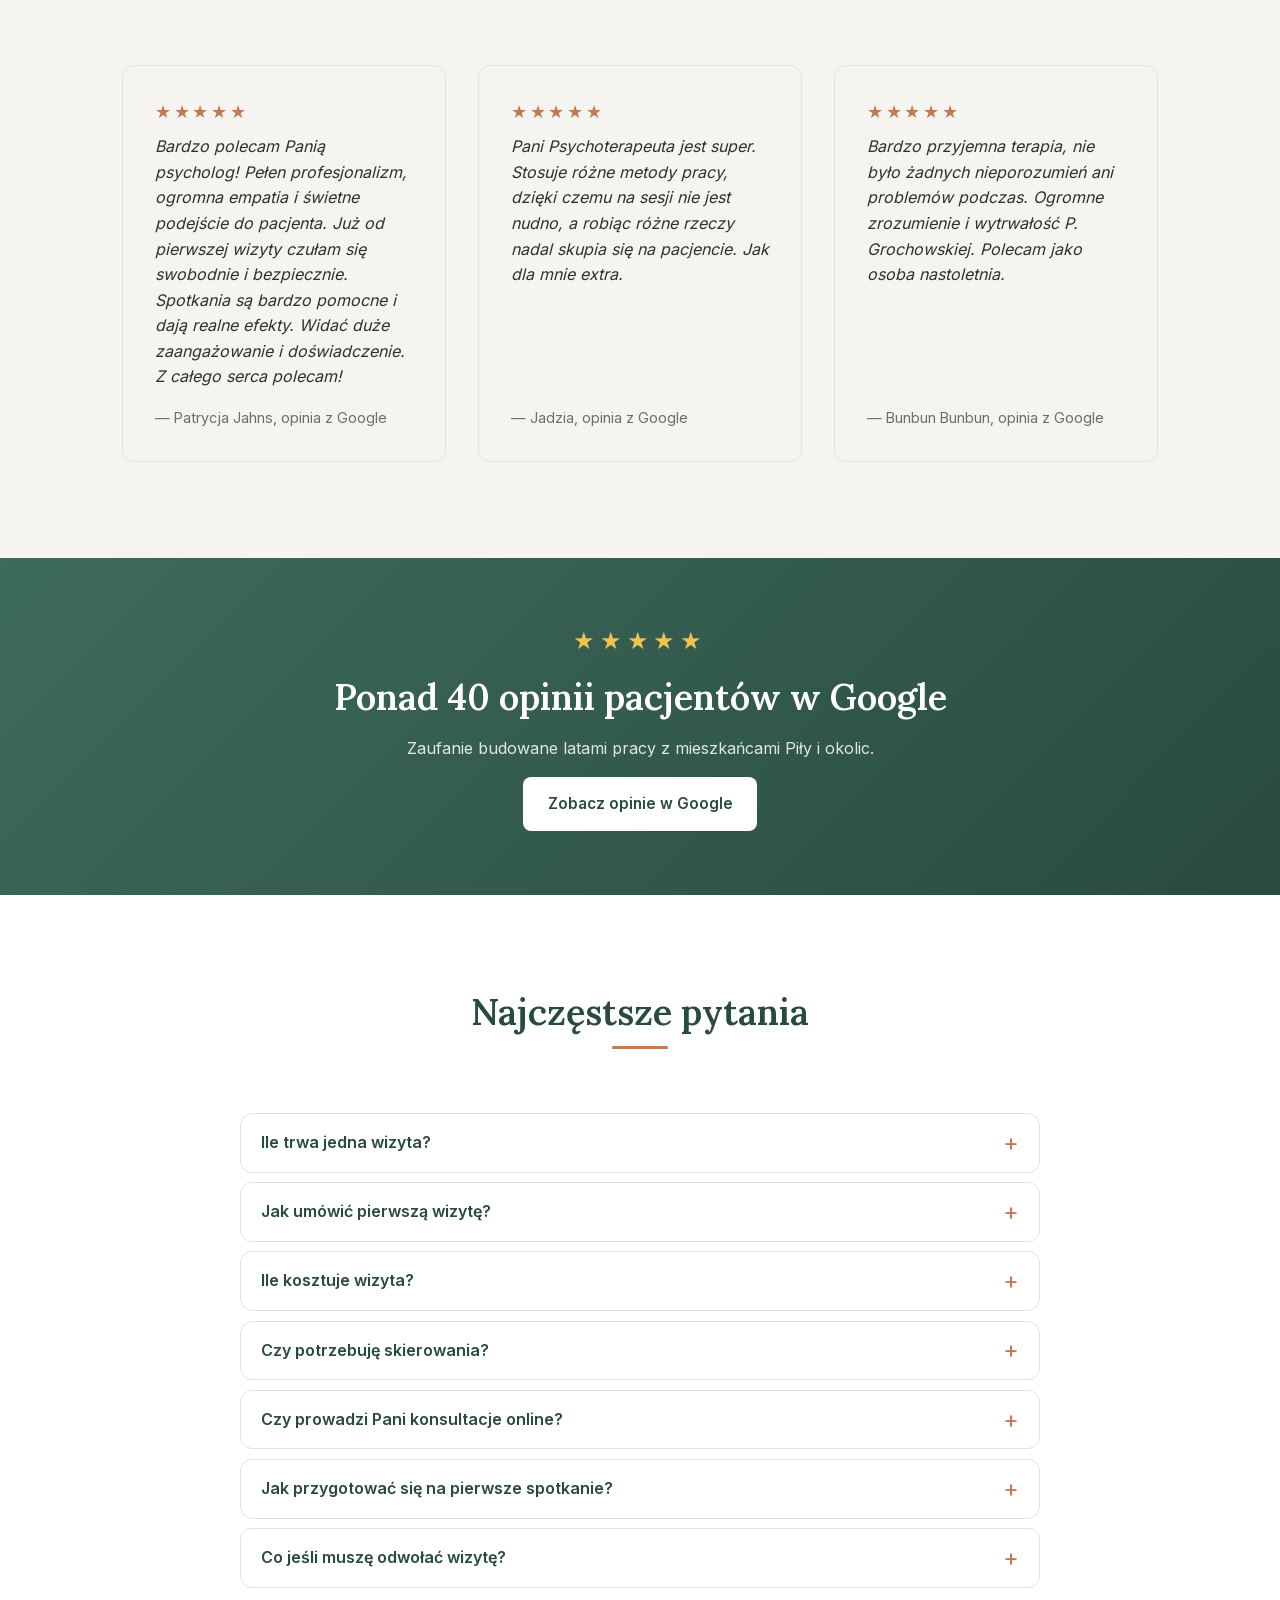
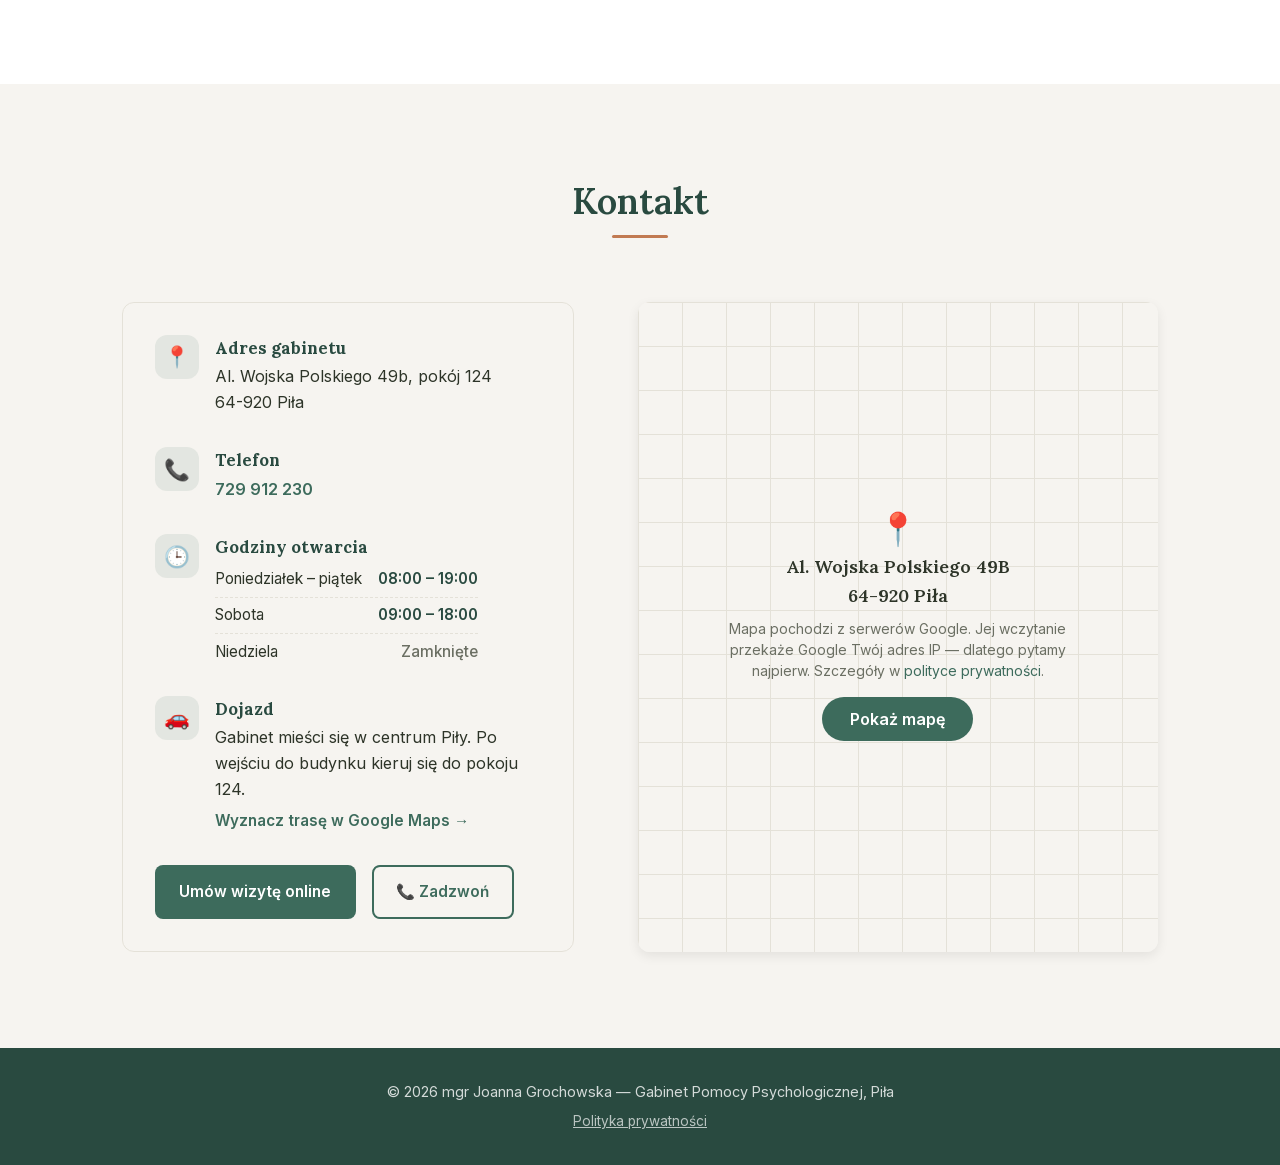
==== commit dfbd7481: "RODO: kroje pisma z wlasnego serwera zamiast Google Fonts Przegladarka odwiedzajacego laczyla sie z " ====
--- a/index.html
+++ b/index.html
@@ -48,15 +48,12 @@
   <link rel="apple-touch-icon" sizes="180x180" href="apple-touch-icon.png?v=1">
   <link rel="manifest" href="site.webmanifest">
 
-  <link rel="preconnect" href="https://fonts.googleapis.com">
-  <link rel="preconnect" href="https://fonts.gstatic.com" crossorigin>
-  <link rel="stylesheet" href="https://fonts.googleapis.com/css2?family=Inter:wght@400;500;600;700&family=Lora:wght@500;600;700&display=swap">
 
   <!-- Szybsze wczytanie pierwszego slajdu -->
   <link rel="preload" as="image" type="image/avif" href="obrazy/slajd-gabinet-mobile.avif" media="(max-width: 768px)" fetchpriority="high">
   <link rel="preload" as="image" type="image/avif" href="obrazy/slajd-gabinet.avif" media="(min-width: 769px)" fetchpriority="high">
 
-  <link rel="stylesheet" href="css/styles.css?v=13">
+  <link rel="stylesheet" href="css/styles.css?v=14">
   <script>document.documentElement.classList.add('js');</script>
 
   <!-- Google Analytics 4 (Consent Mode v2 — domyślnie wyłączone, włącza się po akceptacji cookies) -->
--- a/css/styles.css
+++ b/css/styles.css
@@ -1,3 +1,46 @@
+/* === KROJE PISMA (lokalnie, bez Google) — start ===
+   Wygenerowane automatycznie — pliki .woff2 leza w katalogu fonts/.
+   Powod: wczytywanie z fonts.gstatic.com wysylalo adres IP odwiedzajacego
+   do Google, zanim ktokolwiek wyrazil zgode (RODO). */
+
+@font-face {
+  font-family: 'Inter';
+  font-style: normal;
+  font-weight: 400 700;
+  font-display: swap;
+  src: url('../fonts/inter-latin.woff2') format('woff2');
+  unicode-range: U+0000-00FF, U+0131, U+0152-0153, U+02BB-02BC, U+02C6, U+02DA, U+02DC, U+0304, U+0308, U+0329, U+2000-206F, U+20AC, U+2122, U+2191, U+2193, U+2212, U+2215, U+FEFF, U+FFFD;
+}
+
+@font-face {
+  font-family: 'Inter';
+  font-style: normal;
+  font-weight: 400 700;
+  font-display: swap;
+  src: url('../fonts/inter-latin-ext.woff2') format('woff2');
+  unicode-range: U+0100-02BA, U+02BD-02C5, U+02C7-02CC, U+02CE-02D7, U+02DD-02FF, U+0304, U+0308, U+0329, U+1D00-1DBF, U+1E00-1E9F, U+1EF2-1EFF, U+2020, U+20A0-20AB, U+20AD-20C0, U+2113, U+2C60-2C7F, U+A720-A7FF;
+}
+
+@font-face {
+  font-family: 'Lora';
+  font-style: normal;
+  font-weight: 500 700;
+  font-display: swap;
+  src: url('../fonts/lora-latin.woff2') format('woff2');
+  unicode-range: U+0000-00FF, U+0131, U+0152-0153, U+02BB-02BC, U+02C6, U+02DA, U+02DC, U+0304, U+0308, U+0329, U+2000-206F, U+20AC, U+2122, U+2191, U+2193, U+2212, U+2215, U+FEFF, U+FFFD;
+}
+
+@font-face {
+  font-family: 'Lora';
+  font-style: normal;
+  font-weight: 500 700;
+  font-display: swap;
+  src: url('../fonts/lora-latin-ext.woff2') format('woff2');
+  unicode-range: U+0100-02BA, U+02BD-02C5, U+02C7-02CC, U+02CE-02D7, U+02DD-02FF, U+0304, U+0308, U+0329, U+1D00-1DBF, U+1E00-1E9F, U+1EF2-1EFF, U+2020, U+20A0-20AB, U+20AD-20C0, U+2113, U+2C60-2C7F, U+A720-A7FF;
+}
+
+/* === KROJE PISMA — koniec === */
+
 :root {
   /* Paleta — szałwiowa zieleń + terakota, celowo inna niż na psychoterapeuta-pila.pl */
   --color-primary: #3d6b5c;
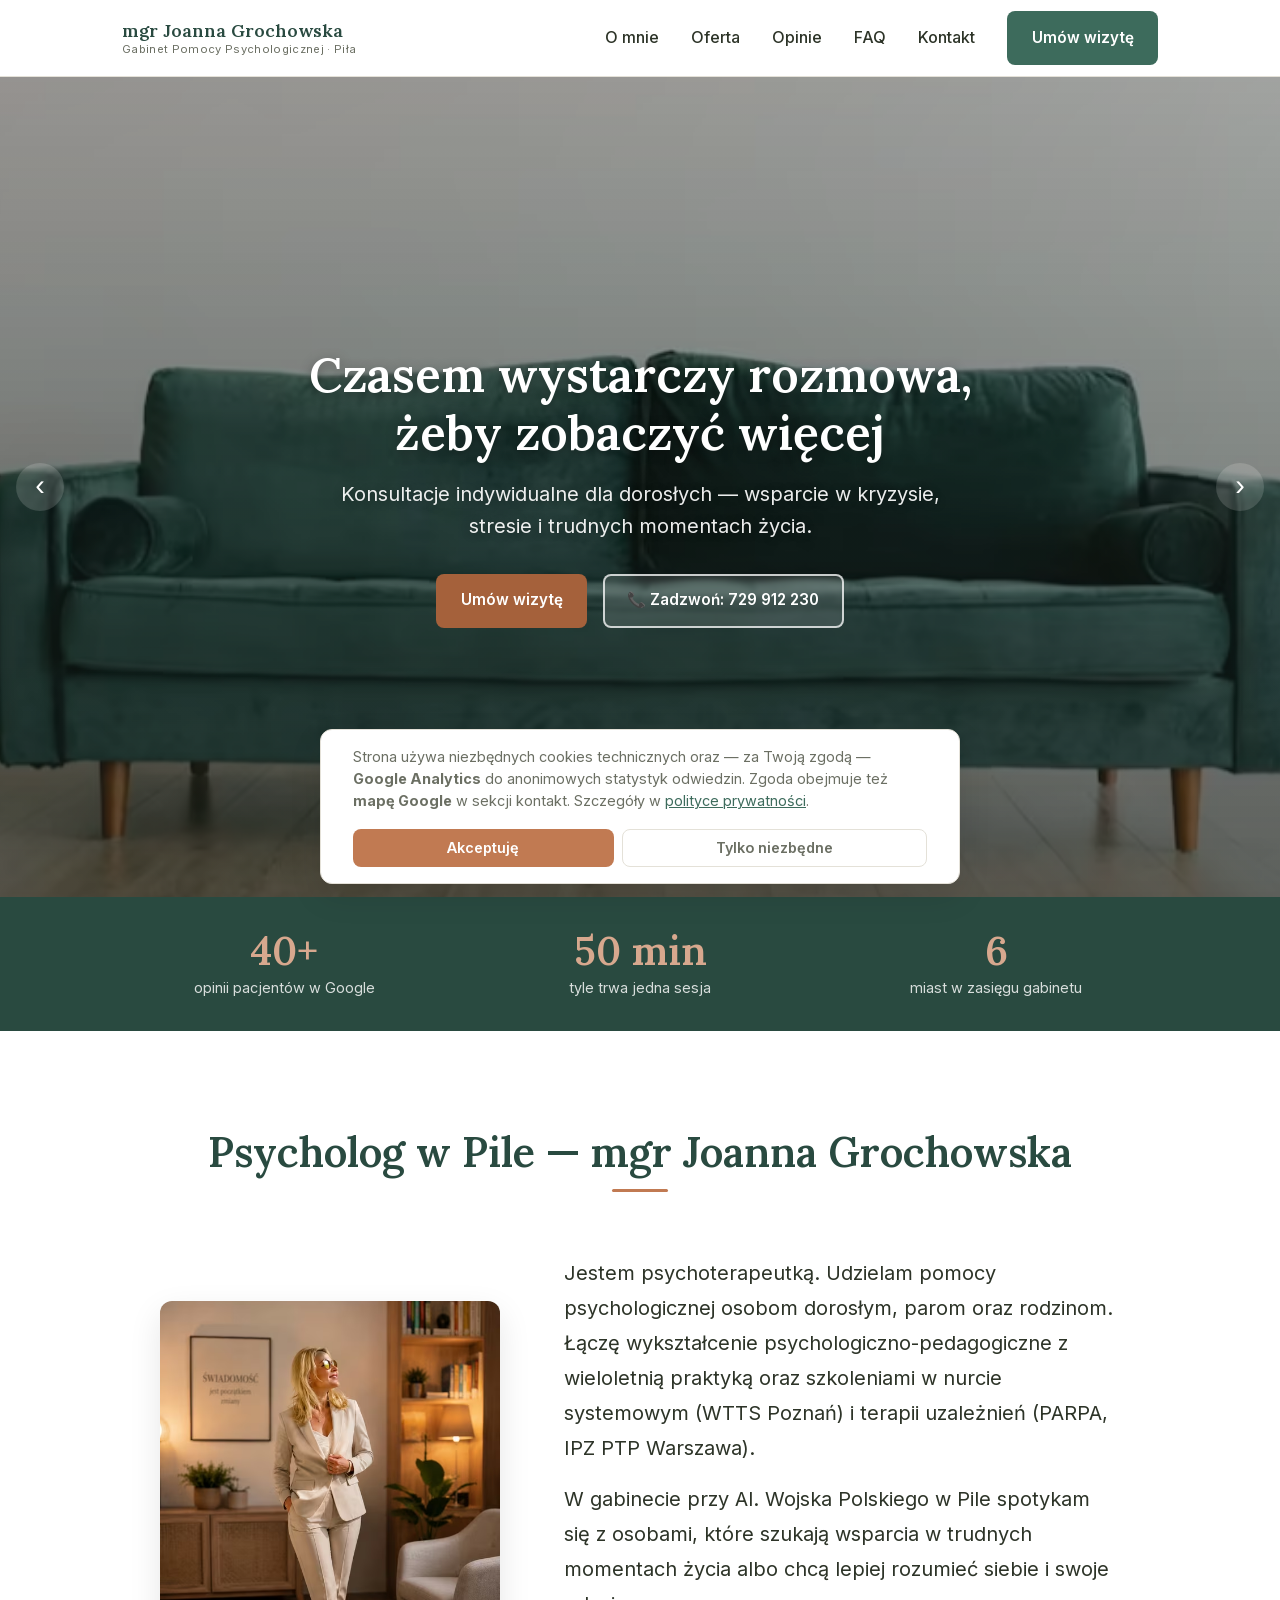
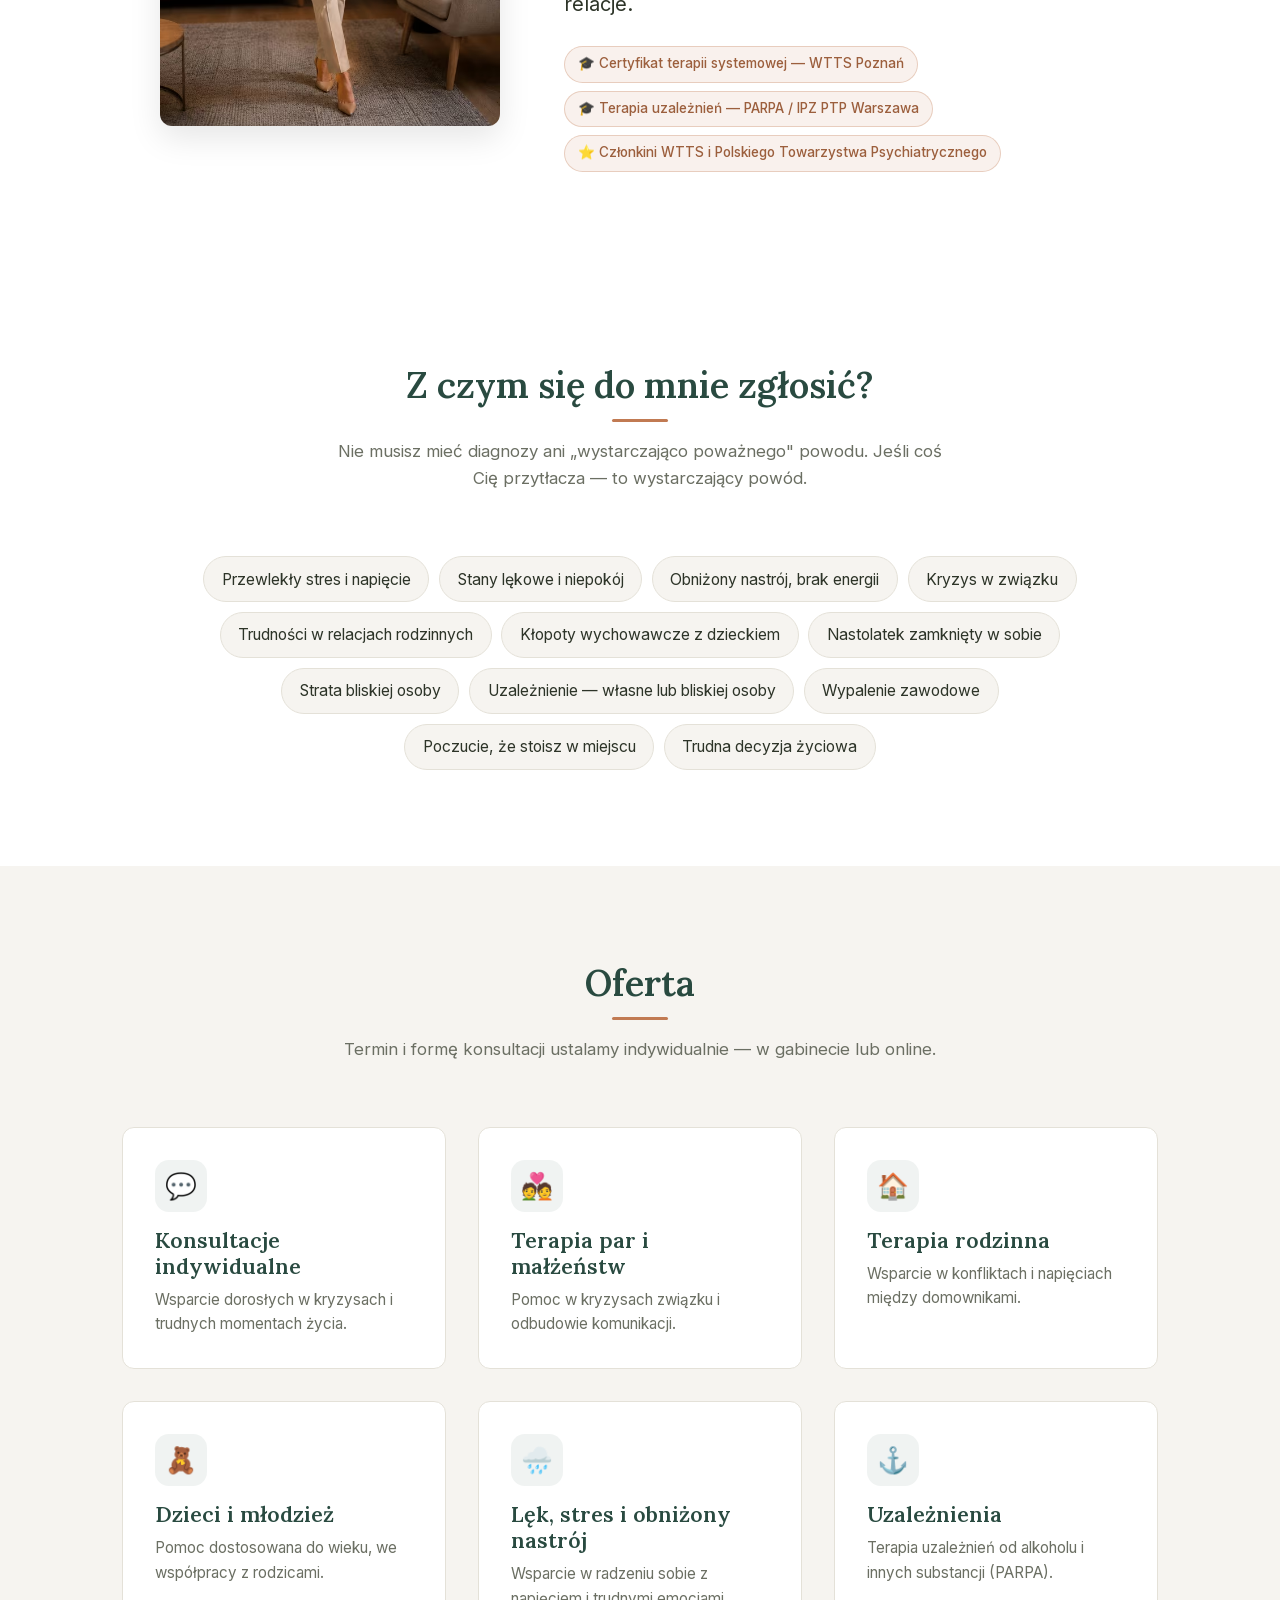
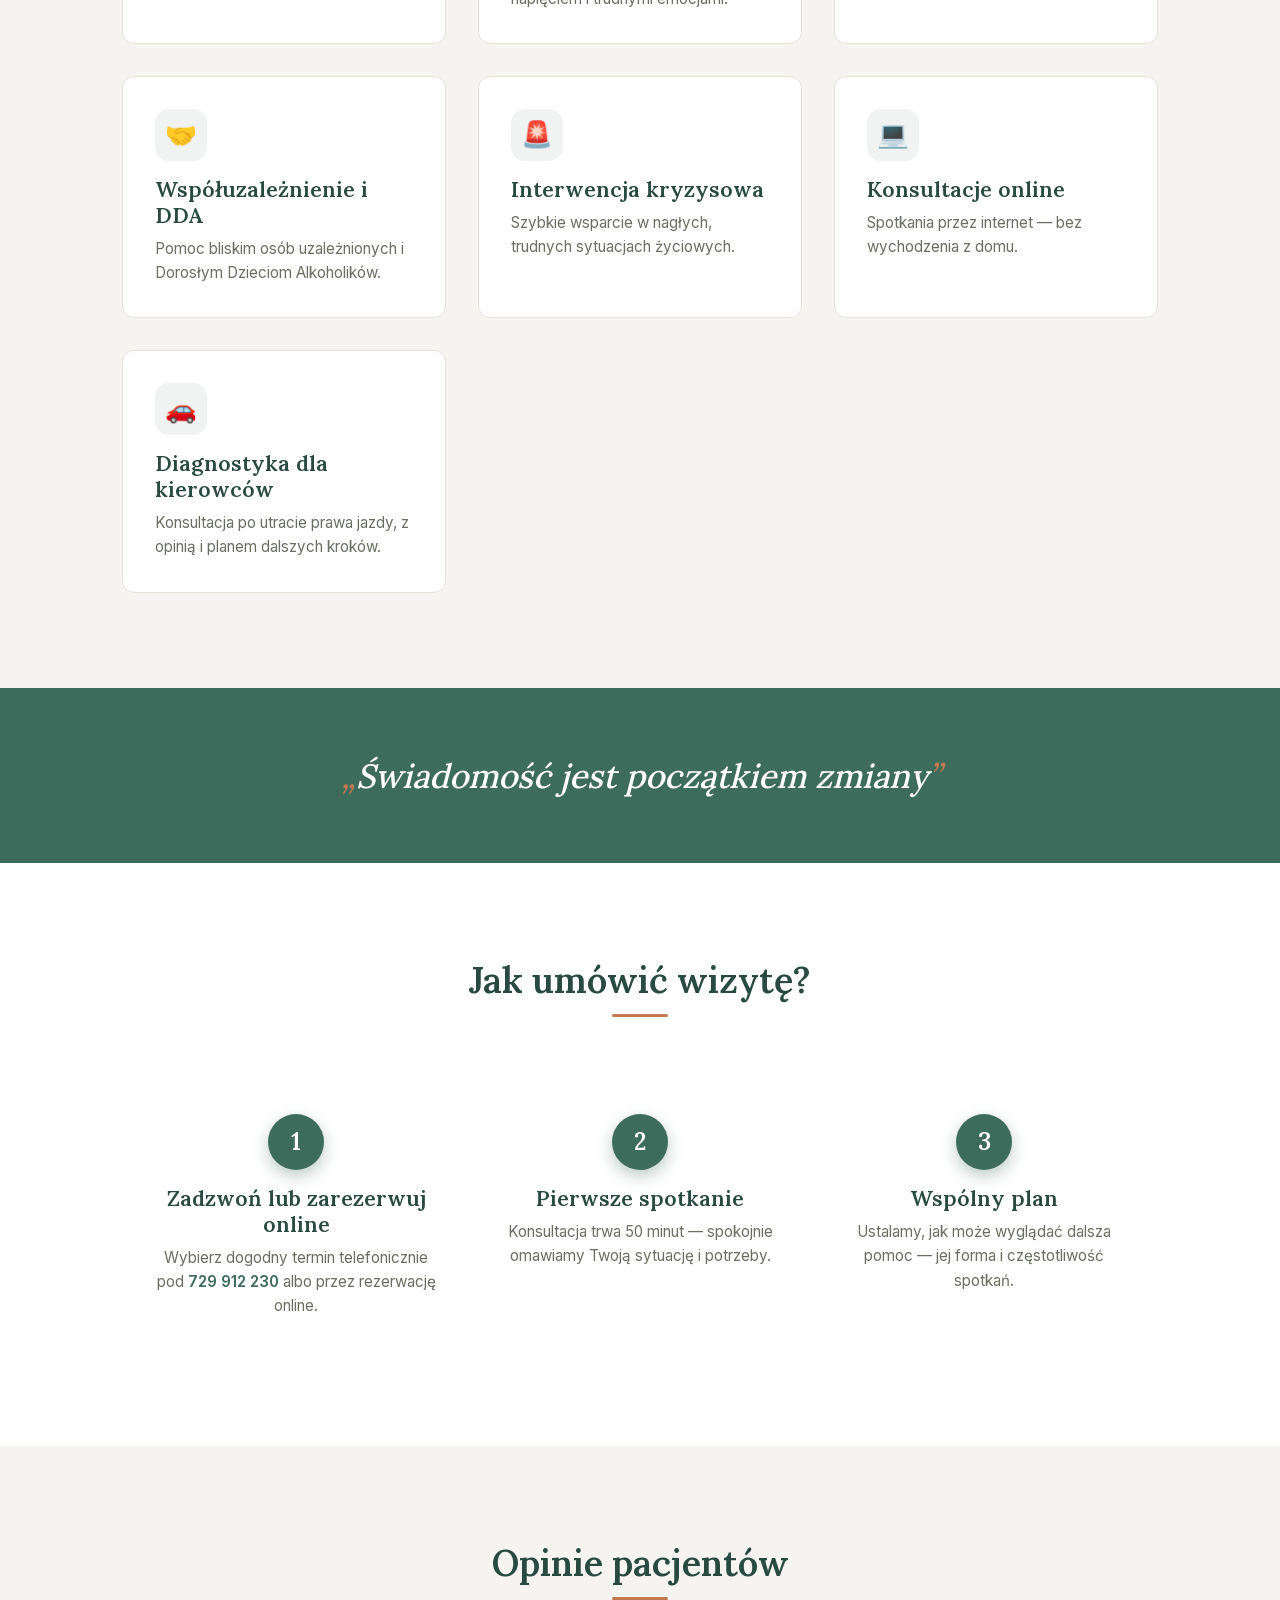
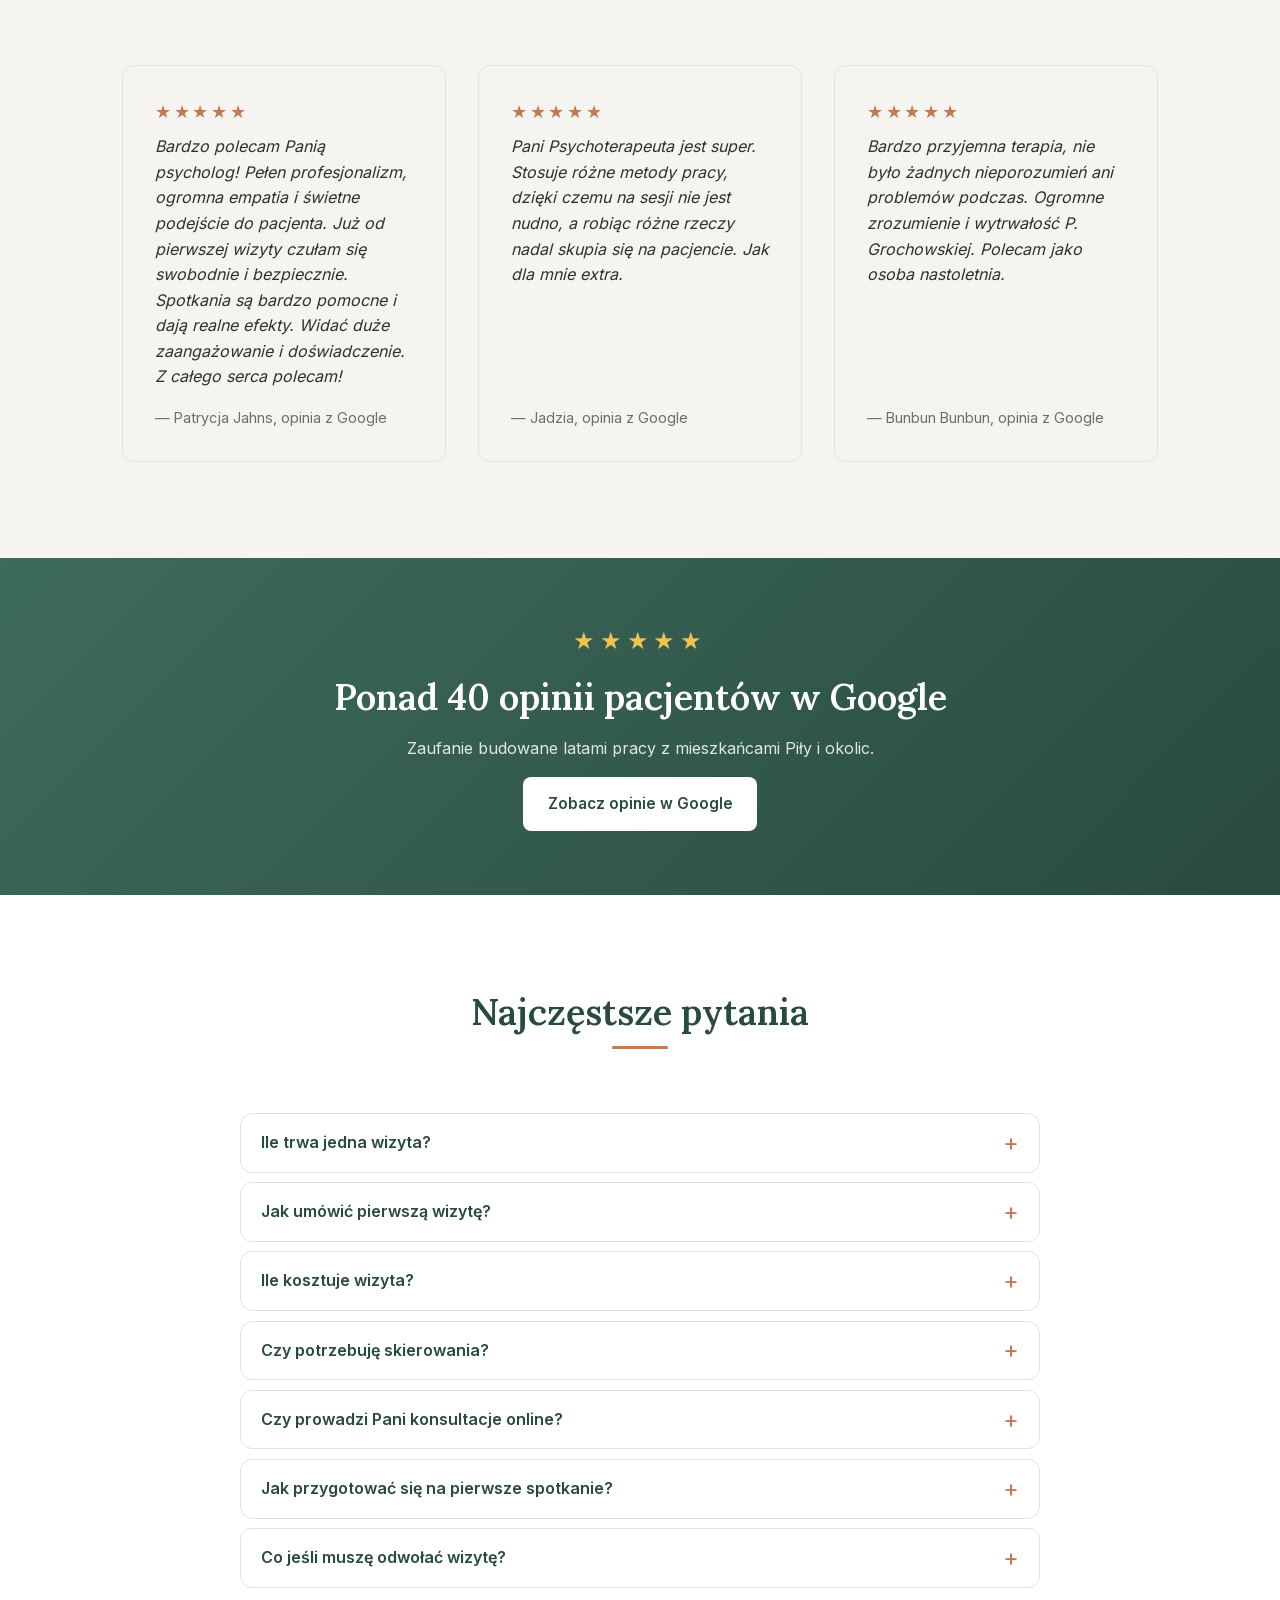
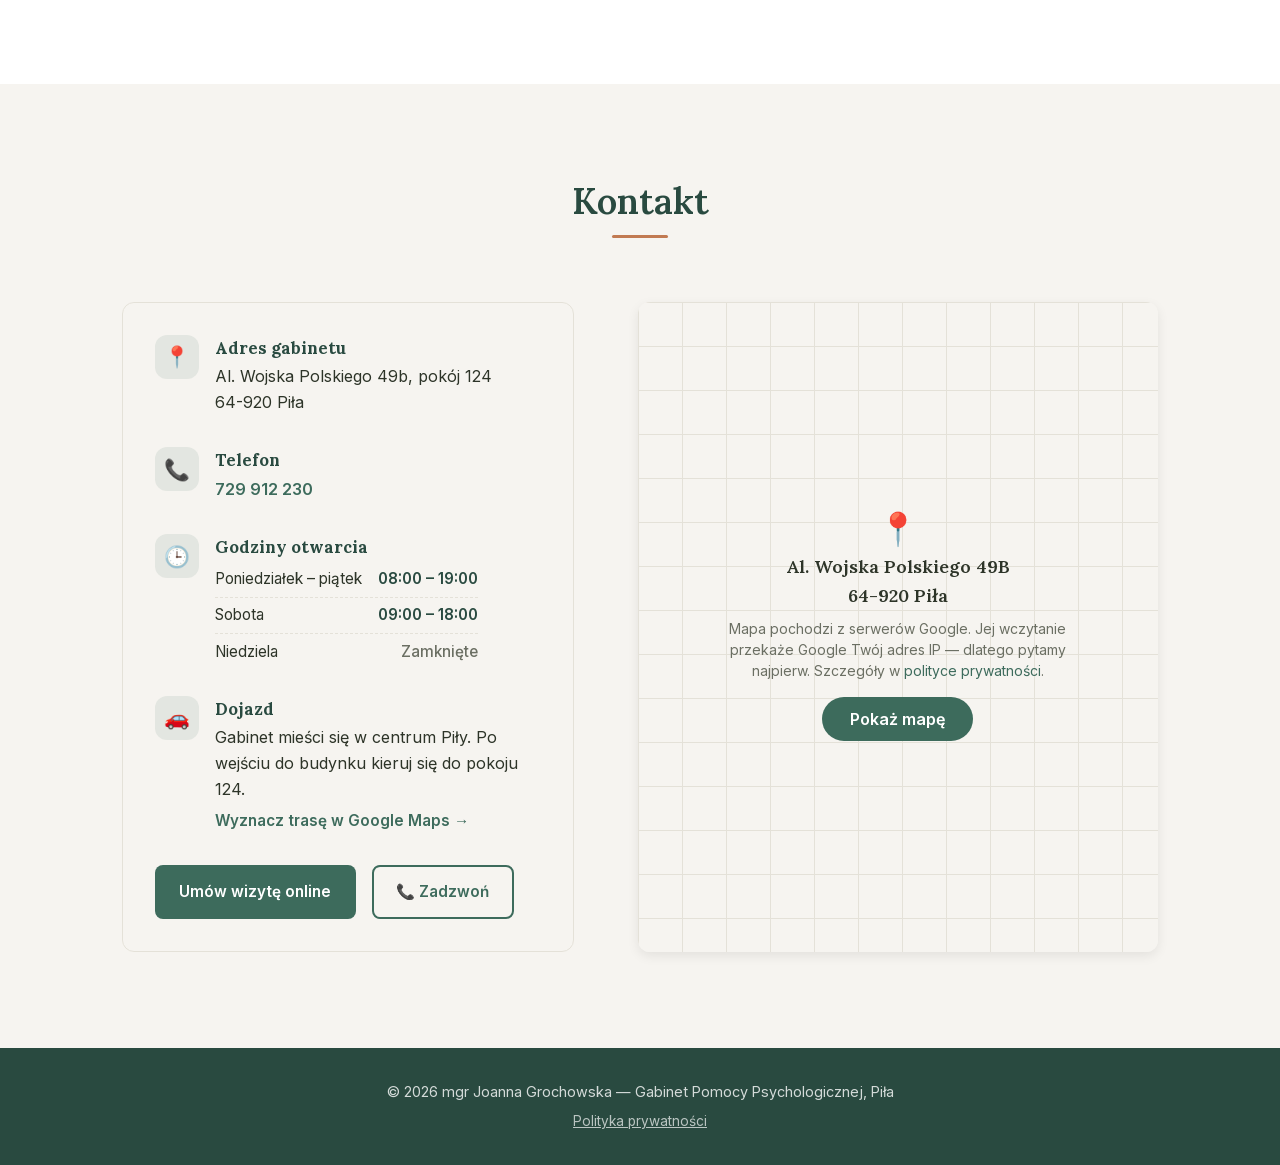
==== commit 46987023: "RODO, kontrast i dane strukturalne po audycie - GA4 wczytuje sie dopiero po zgodzie (gtag.js poza HT" ====
--- a/index.html
+++ b/index.html
@@ -53,29 +53,49 @@
   <link rel="preload" as="image" type="image/avif" href="obrazy/slajd-gabinet-mobile.avif" media="(max-width: 768px)" fetchpriority="high">
   <link rel="preload" as="image" type="image/avif" href="obrazy/slajd-gabinet.avif" media="(min-width: 769px)" fetchpriority="high">
 
-  <link rel="stylesheet" href="css/styles.css?v=14">
+  <link rel="stylesheet" href="css/styles.css?v=16">
   <script>document.documentElement.classList.add('js');</script>
 
-  <!-- Google Analytics 4 (Consent Mode v2 — domyślnie wyłączone, włącza się po akceptacji cookies) -->
-  <script async src="https://www.googletagmanager.com/gtag/js?id=G-FDWGPE3CQD"></script>
+  <!-- Google Analytics 4 — RODO: skrypt Google wczytuje się DOPIERO po zgodzie.
+       Bez zgody przeglądarka nie nawiązuje żadnego połączenia z serwerami Google. -->
   <script>
     window.dataLayer = window.dataLayer || [];
     function gtag(){dataLayer.push(arguments);}
 
-    // Consent Mode v2 — RODO: domyślnie wszystko denied.
-    // script.js zmieni analytics_storage na 'granted', jeśli użytkownik kliknie "Akceptuję".
+    // Consent Mode v2 — domyślnie wszystko odmowa.
     gtag('consent', 'default', {
       'ad_storage': 'denied',
       'ad_user_data': 'denied',
       'ad_personalization': 'denied',
-      'analytics_storage': 'denied',
-      'wait_for_update': 500
+      'analytics_storage': 'denied'
     });
 
     gtag('js', new Date());
-    gtag('config', 'G-FDWGPE3CQD', {
-      'anonymize_ip': true
-    });
+    gtag('config', 'G-FDWGPE3CQD', { 'anonymize_ip': true });
+
+    // Dociąga gtag.js. Polecenia powyżej czekają w dataLayer i wykonają się
+    // dopiero po wczytaniu — dlatego można je kolejkować przed pobraniem skryptu.
+    window.wczytajGoogleAnalytics = function () {
+      if (window.__gaWczytany) return;
+      window.__gaWczytany = true;
+      var s = document.createElement('script');
+      s.async = true;
+      s.src = 'https://www.googletagmanager.com/gtag/js?id=G-FDWGPE3CQD';
+      document.head.appendChild(s);
+    };
+
+    // Zgoda z poprzedniej wizyty — wczytaj od razu, bez czekania na baner.
+    try {
+      if (localStorage.getItem('cookies-consent-v2') === 'accepted') {
+        gtag('consent', 'update', {
+          'analytics_storage': 'granted',
+          'ad_storage': 'denied',
+          'ad_user_data': 'denied',
+          'ad_personalization': 'denied'
+        });
+        window.wczytajGoogleAnalytics();
+      }
+    } catch (e) { /* localStorage zablokowany — zostaje odmowa */ }
   </script>
 
   <!-- Dane strukturalne dla Google -->
@@ -105,8 +125,8 @@
         },
         "geo": {
           "@type": "GeoCoordinates",
-          "latitude": 53.1528973,
-          "longitude": 16.7112972
+          "latitude": 53.153055,
+          "longitude": 16.711191
         },
         "hasMap": "https://maps.app.goo.gl/r768JN9CLLeEUjns5",
         "sameAs": ["https://maps.app.goo.gl/r768JN9CLLeEUjns5"],
@@ -655,6 +675,6 @@
     </div>
   </div>
 
-  <script src="js/script.js?v=8"></script>
+  <script src="js/script.js?v=9"></script>
 </body>
 </html>
--- a/css/styles.css
+++ b/css/styles.css
@@ -48,6 +48,10 @@
   --color-primary-light: #5a8b7a;
   --color-accent: #c17a52;
   --color-accent-dark: #9c5f3d;
+  /* Wariant akcentu pod kontrast WCAG AA — samo --color-accent z białym
+     napisem daje 3.4:1, a przy tej wielkości pisma potrzeba min. 4.5:1. */
+  --color-accent-btn: #a5613b;  /* 4.80:1 z bielą */
+  --color-accent-on-dark: #d7a88e;  /* 4.60:1 na ciemnozielonym tle sekcji */
   --color-bg: #ffffff;
   --color-bg-alt: #f6f4f0;
   --color-text: #2d3428;
@@ -261,7 +265,7 @@
   color: rgba(255,255,255,0.92);
   text-shadow: 0 1px 8px rgba(0,0,0,0.35);
 }
-.btn--accent { background: var(--color-accent); color: #fff; }
+.btn--accent { background: var(--color-accent-btn); color: #fff; }
 .btn--accent:hover { background: var(--color-accent-dark); color: #fff; }
 .btn--ghost-light {
   background: rgba(255,255,255,0.12);
@@ -350,7 +354,8 @@
   font-family: var(--font-serif);
   font-size: clamp(1.75rem, 4vw, 2.5rem);
   font-weight: 600;
-  color: var(--color-accent);
+  /* liczby stoją na ciemnozielonym tle — tam zwykły akcent dawał 2.87:1 */
+  color: var(--color-accent-on-dark);
   line-height: 1.1;
 }
 .stat__label { font-size: 0.9rem; color: rgba(255,255,255,0.82); }
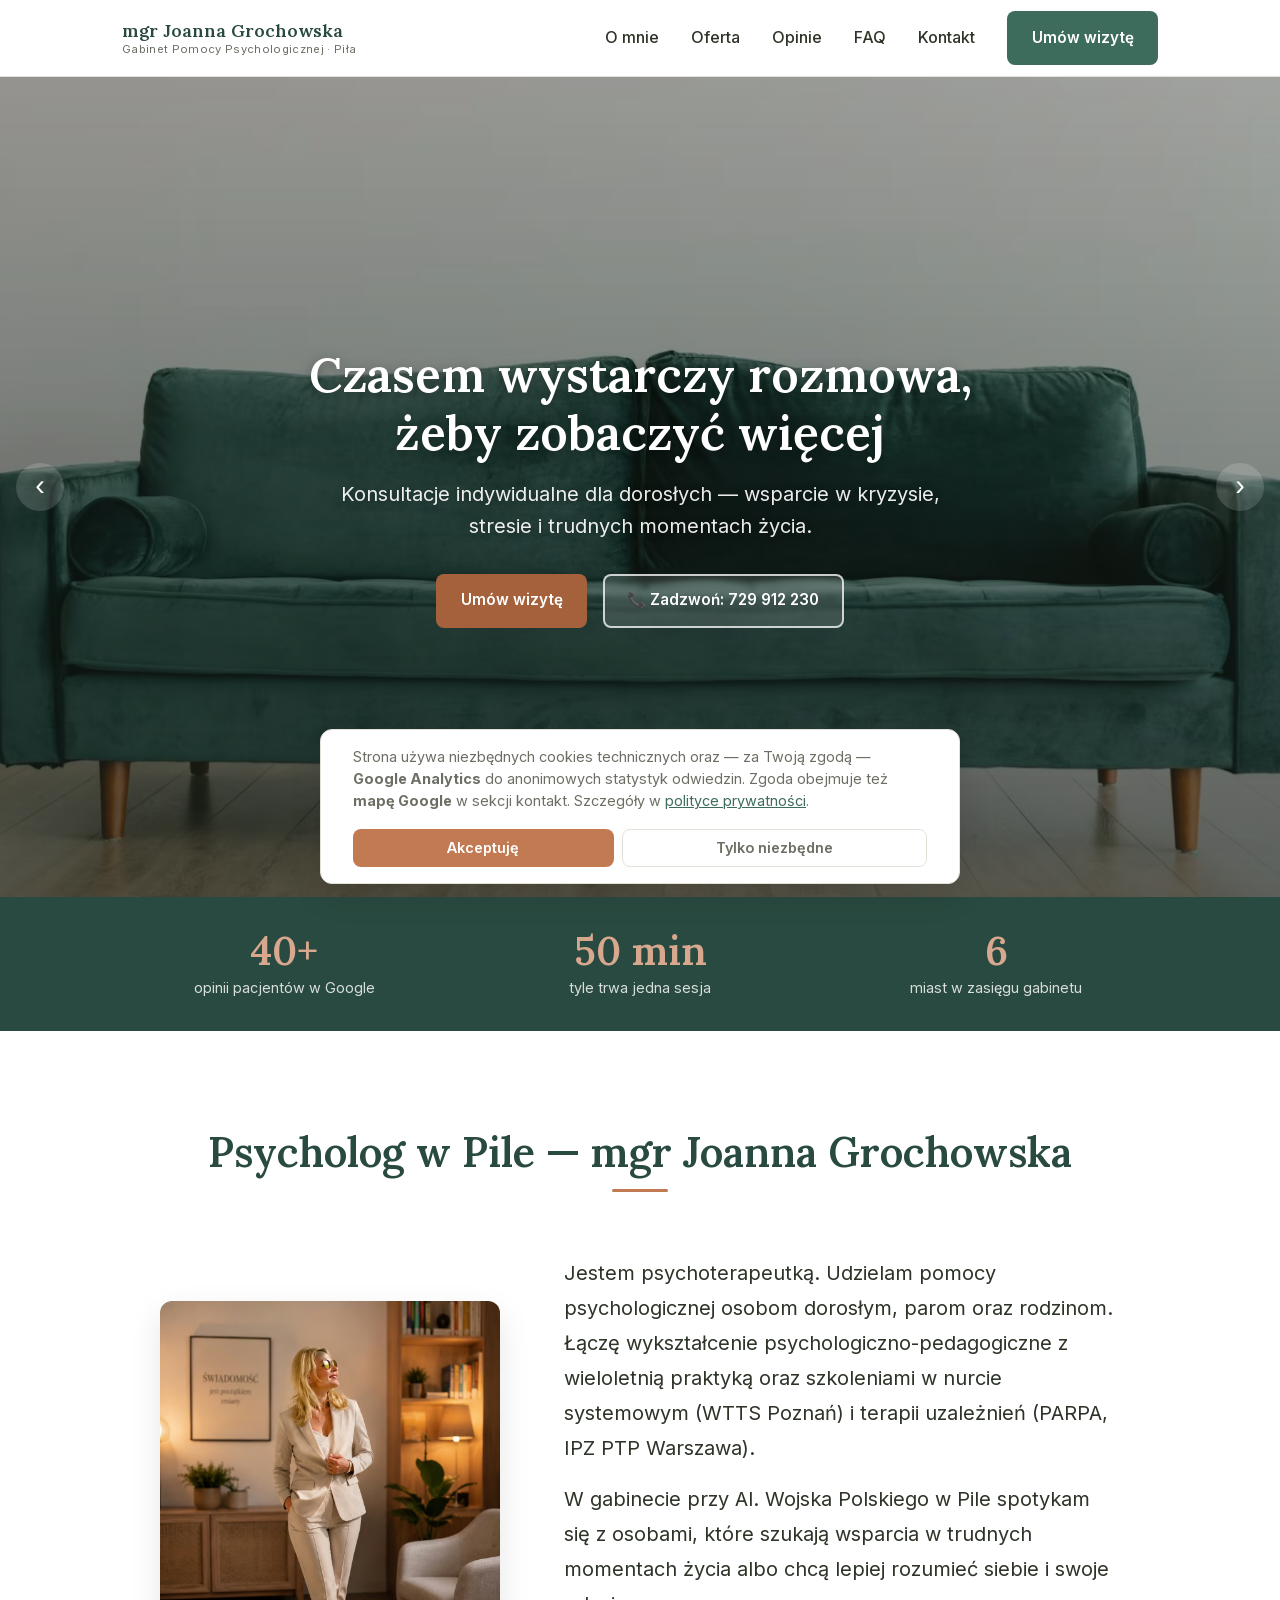
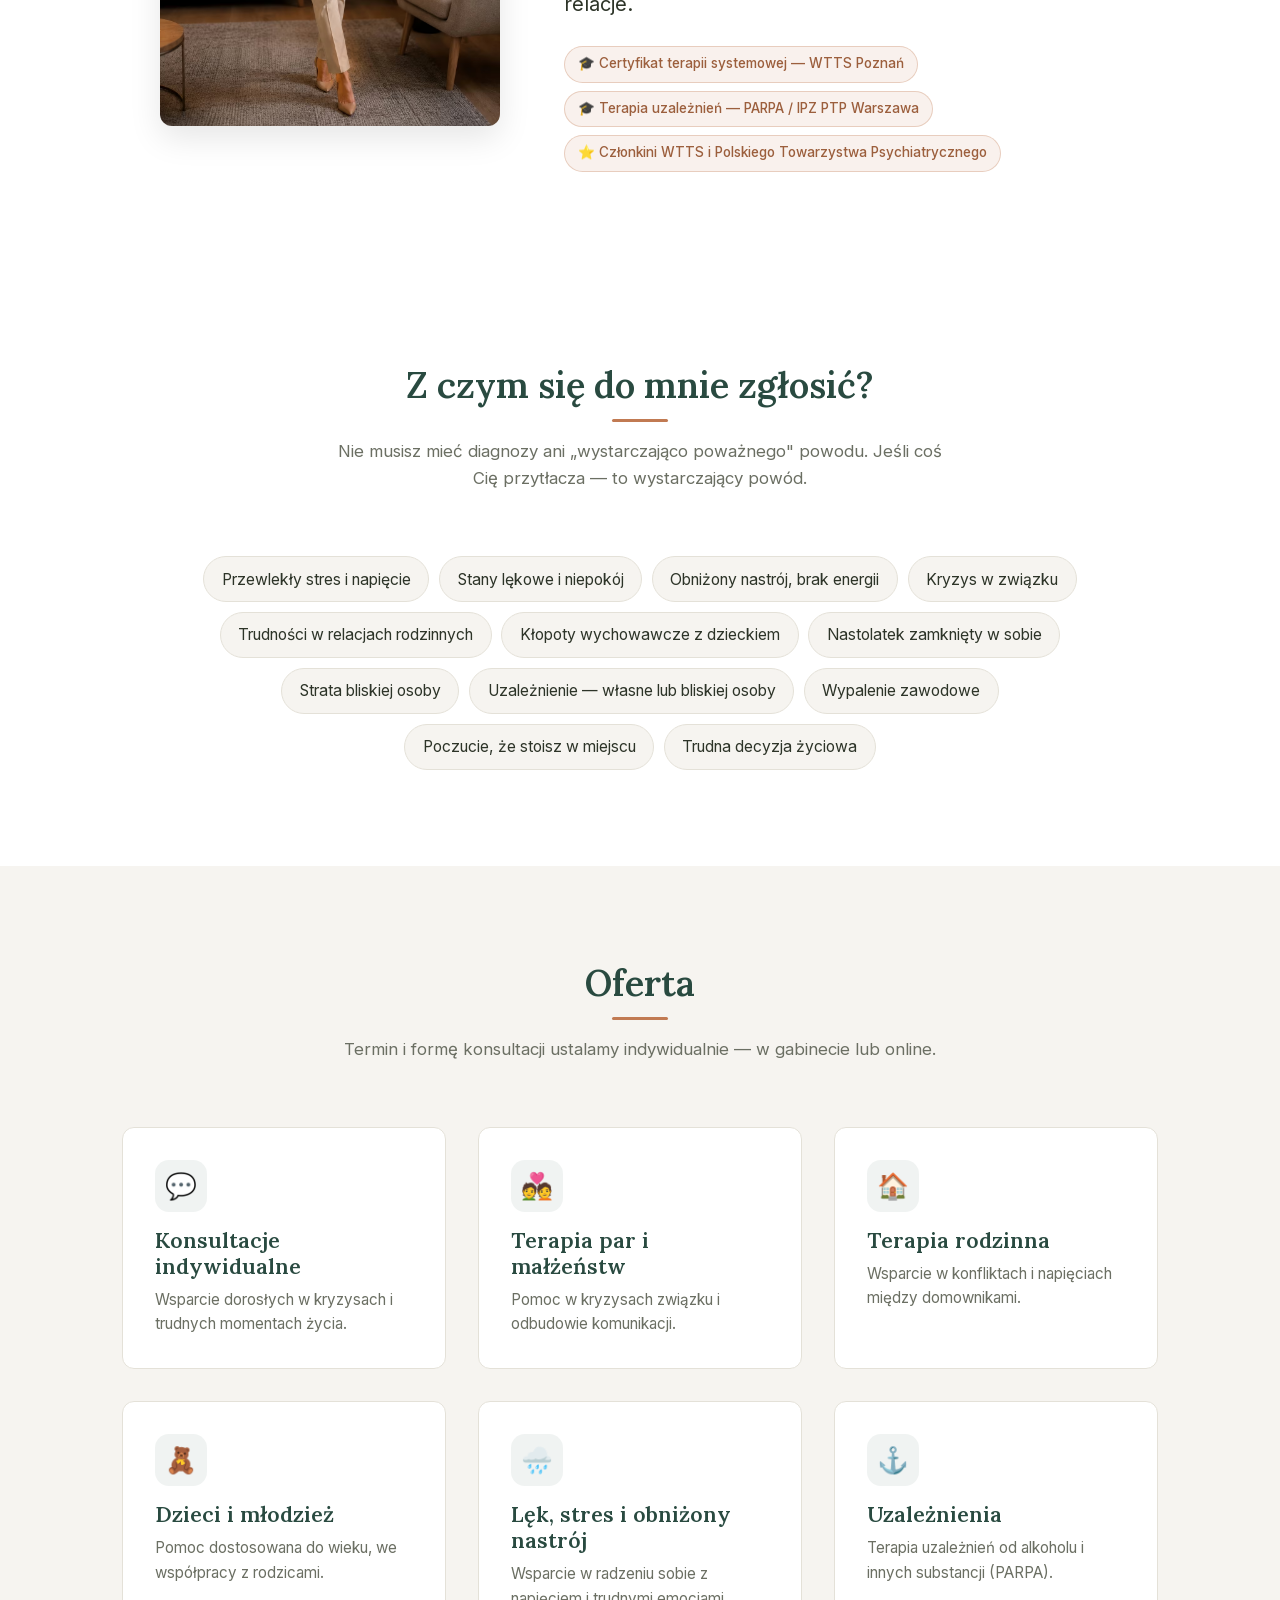
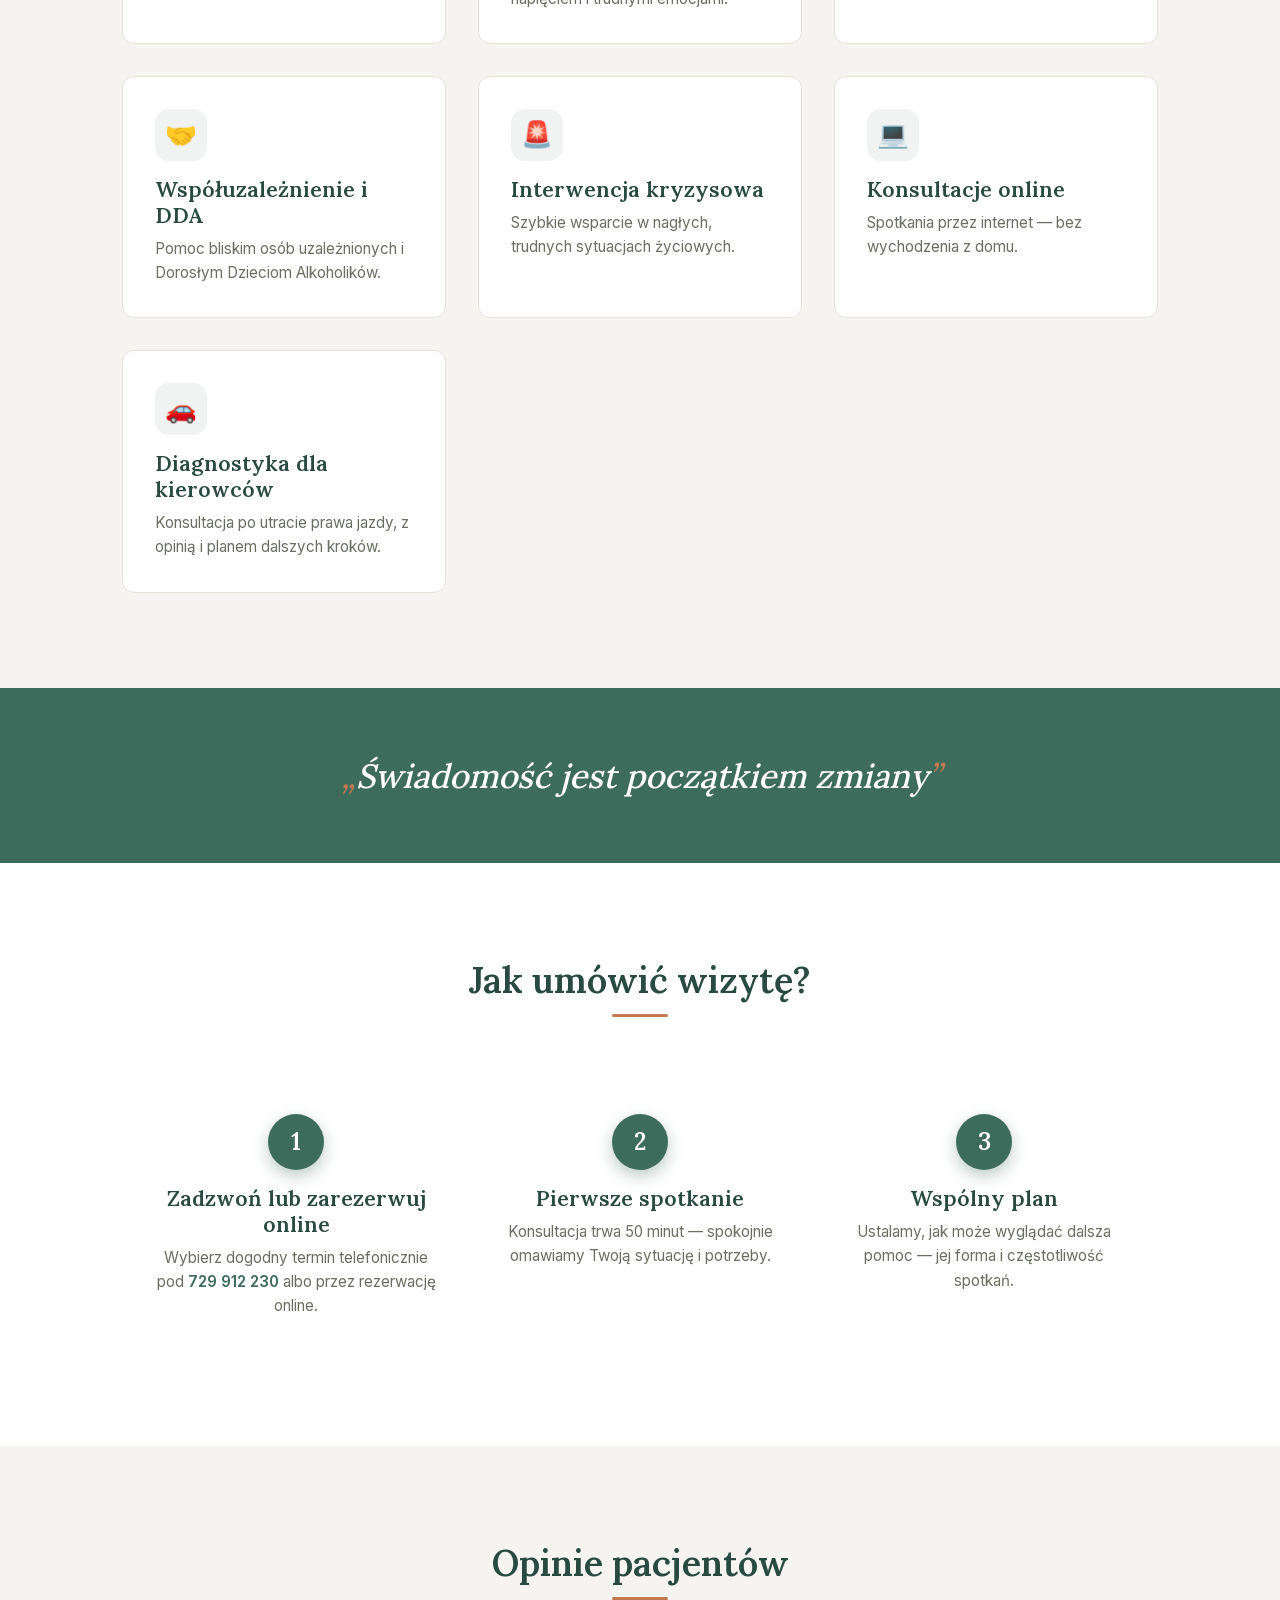
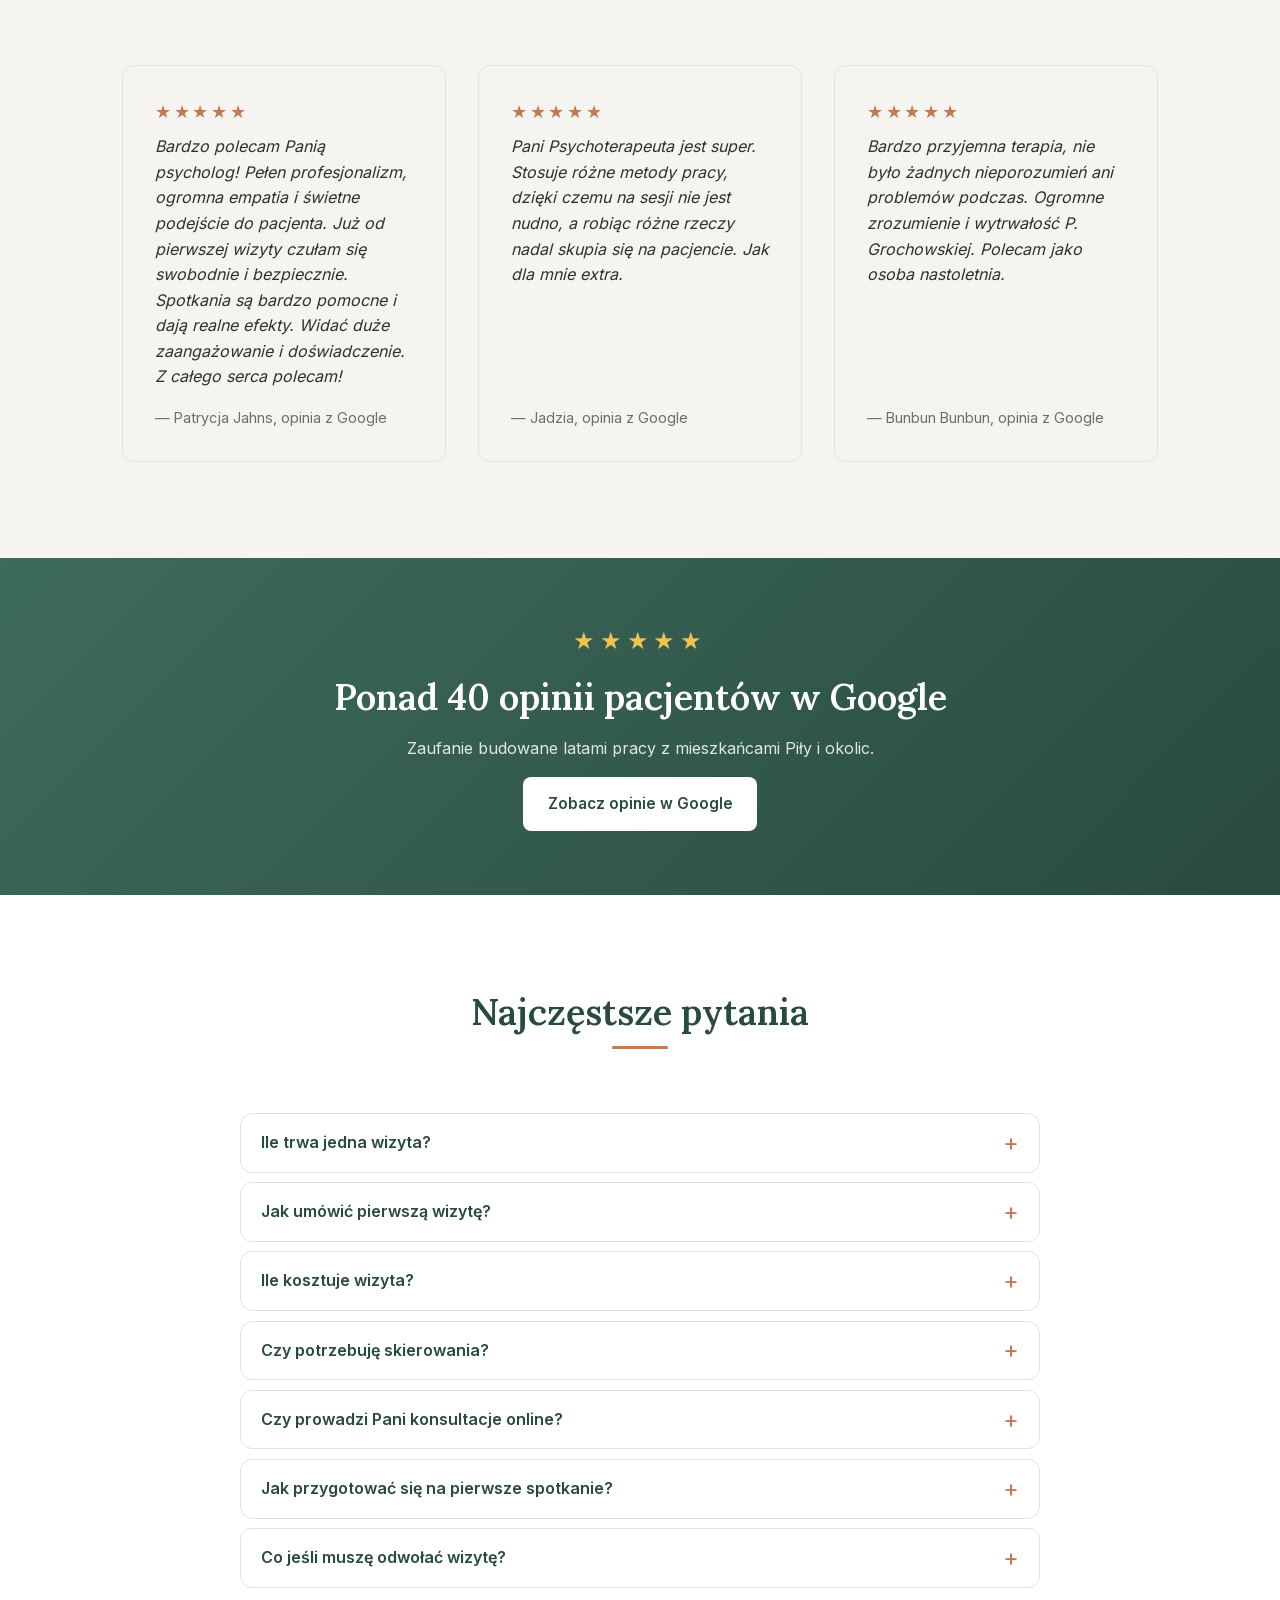
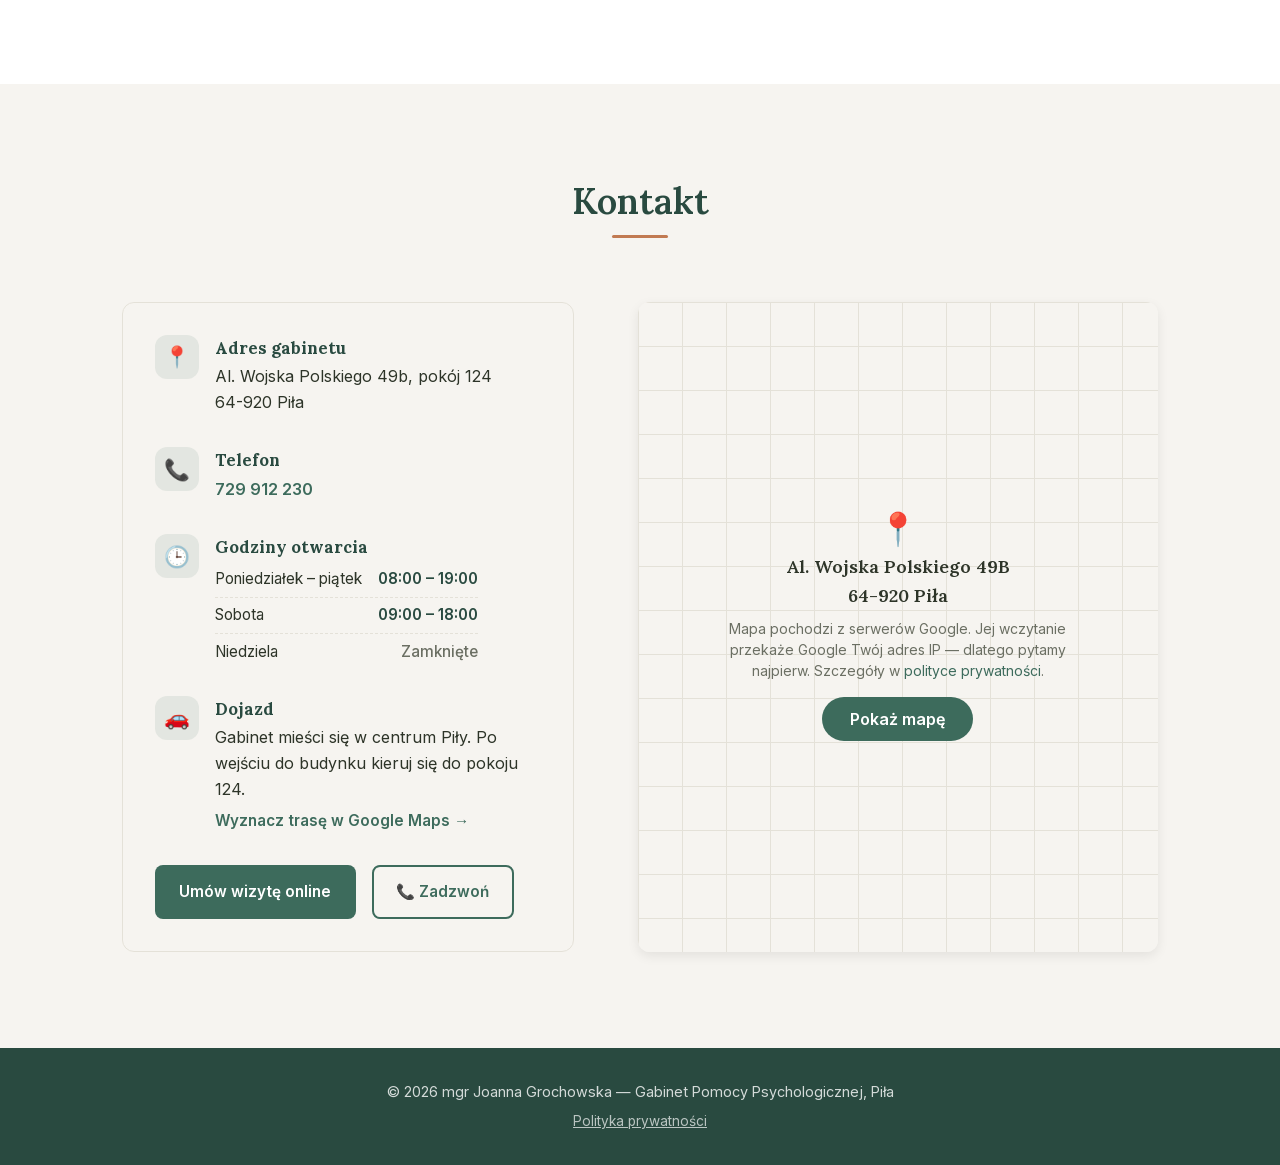
==== commit 4377fc46: "Mobile: strona glowna rozjezdzala sie na kazdym telefonie Ta sama przyczyna co na dwoch pozostalych " ====
--- a/index.html
+++ b/index.html
@@ -53,7 +53,7 @@
   <link rel="preload" as="image" type="image/avif" href="obrazy/slajd-gabinet-mobile.avif" media="(max-width: 768px)" fetchpriority="high">
   <link rel="preload" as="image" type="image/avif" href="obrazy/slajd-gabinet.avif" media="(min-width: 769px)" fetchpriority="high">
 
-  <link rel="stylesheet" href="css/styles.css?v=16">
+  <link rel="stylesheet" href="css/styles.css?v=18">
   <script>document.documentElement.classList.add('js');</script>
 
   <!-- Google Analytics 4 — RODO: skrypt Google wczytuje się DOPIERO po zgodzie.
--- a/css/styles.css
+++ b/css/styles.css
@@ -168,6 +168,12 @@
   cursor: pointer;
   font-size: 1.5rem;
   color: var(--color-primary-dark);
+  /* Bez tego przycisk mial rozmiar samego znaku (21x29 px) — ponizej
+     progu 24x24 z WCAG 2.5.8 i sporo ponizej zalecanych 44x44. */
+  min-width: 44px;
+  min-height: 44px;
+  align-items: center;
+  justify-content: center;
 }
 
 .btn {
@@ -306,6 +312,12 @@
 .slider__arrow--prev { left: var(--space-sm); }
 .slider__arrow--next { right: var(--space-sm); }
 
+.slider__dot::after {
+  content: '';
+  position: absolute;
+  inset: -12px;
+}
+
 .slider__dots {
   position: absolute;
   bottom: var(--space-md);
@@ -322,6 +334,8 @@
   border: 2px solid rgba(255,255,255,0.85);
   background: transparent;
   cursor: pointer;
+  /* Kropka zostaje mala wizualnie, pole trafienia palcem ~35px. */
+  position: relative;
   padding: 0;
   transition: var(--transition);
 }
@@ -471,7 +485,7 @@
 
 .reviews-grid {
   display: grid;
-  grid-template-columns: repeat(auto-fit, minmax(260px, 1fr));
+  grid-template-columns: repeat(auto-fit, minmax(min(260px, 100%), 1fr));
   gap: var(--space-md);
 }
 .review-card {
@@ -550,7 +564,7 @@
 
 .offer-grid {
   display: grid;
-  grid-template-columns: repeat(auto-fit, minmax(240px, 1fr));
+  grid-template-columns: repeat(auto-fit, minmax(min(240px, 100%), 1fr));
   gap: var(--space-md);
 }
 .offer-card {
@@ -598,7 +612,7 @@
 
 .steps {
   display: grid;
-  grid-template-columns: repeat(auto-fit, minmax(220px, 1fr));
+  grid-template-columns: repeat(auto-fit, minmax(min(220px, 100%), 1fr));
   gap: var(--space-md);
   max-width: 1000px;
   margin: 0 auto;
@@ -670,7 +684,9 @@
 .hours li {
   display: flex;
   justify-content: space-between;
-  gap: var(--space-sm);
+  /* bez zawijania para "dzien + godziny" wymuszala szerokosc kontenera */
+  flex-wrap: wrap;
+  gap: 0.25rem var(--space-sm);
   font-size: 0.95rem;
   color: var(--color-text);
   padding-bottom: 0.35rem;
@@ -756,7 +772,9 @@
 /* Na telefonach proporcja 16/12 daje za niski kontener i przycisk się przycinał —
    dopóki mapa nie jest wczytana, wymuszamy wysokość mieszczącą całą treść. */
 @media (max-width: 700px) {
-  .map-container:not(.is-map-loaded) { min-height: 320px; }
+  /* aspect-ratio dziala w obie strony: przy proporcji 16/12 wymog 320px wysokosci
+     wymuszal 427px SZEROKOSCI i rozpychal strone na kazdym telefonie. */
+  .map-container:not(.is-map-loaded) { min-height: 320px; aspect-ratio: auto; }
   .map-consent { padding: 1.25rem; gap: 0.35rem; }
   .map-consent__pin { font-size: 1.6rem; }
   .map-consent__address { font-size: 1.05rem; }
@@ -765,7 +783,9 @@
 }
 
 @media (max-width: 768px) {
-  .contact-grid { grid-template-columns: 1fr; gap: var(--space-md); }
+  /* minmax(0,…): przy samym 1fr kolumna nie schodzila ponizej szerokosci
+     najdluzszego wiersza godzin i rozpychala strone na waskich telefonach. */
+  .contact-grid { grid-template-columns: minmax(0, 1fr); gap: var(--space-md); }
   .contact-info__cta { justify-content: center; }
   .contact-info__cta .btn { flex: 1 1 100%; }
   .map-container { aspect-ratio: 16 / 12; min-height: 0; }
@@ -796,7 +816,7 @@
     box-shadow: var(--shadow-md);
   }
   .nav__menu.active { display: flex; }
-  .nav__toggle { display: block; }
+  .nav__toggle { display: inline-flex; }
   .section, .hero { padding: var(--space-lg) 0; }
 }
 
@@ -807,6 +827,9 @@
   bottom: var(--space-sm);
   transform: translate(-50%, 160%);
   width: min(640px, calc(100% - 2 * var(--space-sm)));
+  /* przy position:fixed 100% potrafi byc szersze niz ekran, gdy dokument
+     jest rozepchany — 100vw jest twardym ograniczeniem */
+  max-width: calc(100vw - 2 * var(--space-sm));
   background: var(--color-bg);
   border: 1px solid var(--color-border);
   border-radius: var(--radius);
@@ -854,3 +877,31 @@
 @media (max-width: 480px) {
   .cookie-banner__btn { flex-basis: 100%; }
 }
+
+/* ── Bardzo waskie telefony: dlugie slowa nie moga rozpychac ukladu ──
+   Przy 320px nieprzerywalne wyrazy ("Rachunkowosci", nazwiska w naglowkach)
+   wychodzily poza kontener i byly przycinane. */
+h1, h2, h3, h4, h5, h6,
+.h1, .h2, .h3, .h4, .h5, .h6 {
+  overflow-wrap: break-word;
+}
+
+/* ── Najwezsze telefony ──────────────────────────────────────────────
+   Karta kontaktowa z paddingiem 2rem z obu stron zjadala 64 z 320 px,
+   przez co tresc nie miescila sie w ekranie. */
+@media (max-width: 380px) {
+  .contact-info { padding: var(--space-sm); }
+  .call-fab { right: 0.5rem; max-width: calc(100vw - 1rem); }
+}
+
+/* Naglowek polityki prywatnosci: logo + przycisk "Strona glowna" nie mieszcza
+   sie obok siebie przy 320 px i przycisk wychodzil poza ekran. */
+@media (max-width: 380px) {
+  .nav {
+    flex-wrap: wrap;
+    height: auto;
+    padding-top: 0.75rem;
+    padding-bottom: 0.75rem;
+    gap: var(--space-sm);
+  }
+}
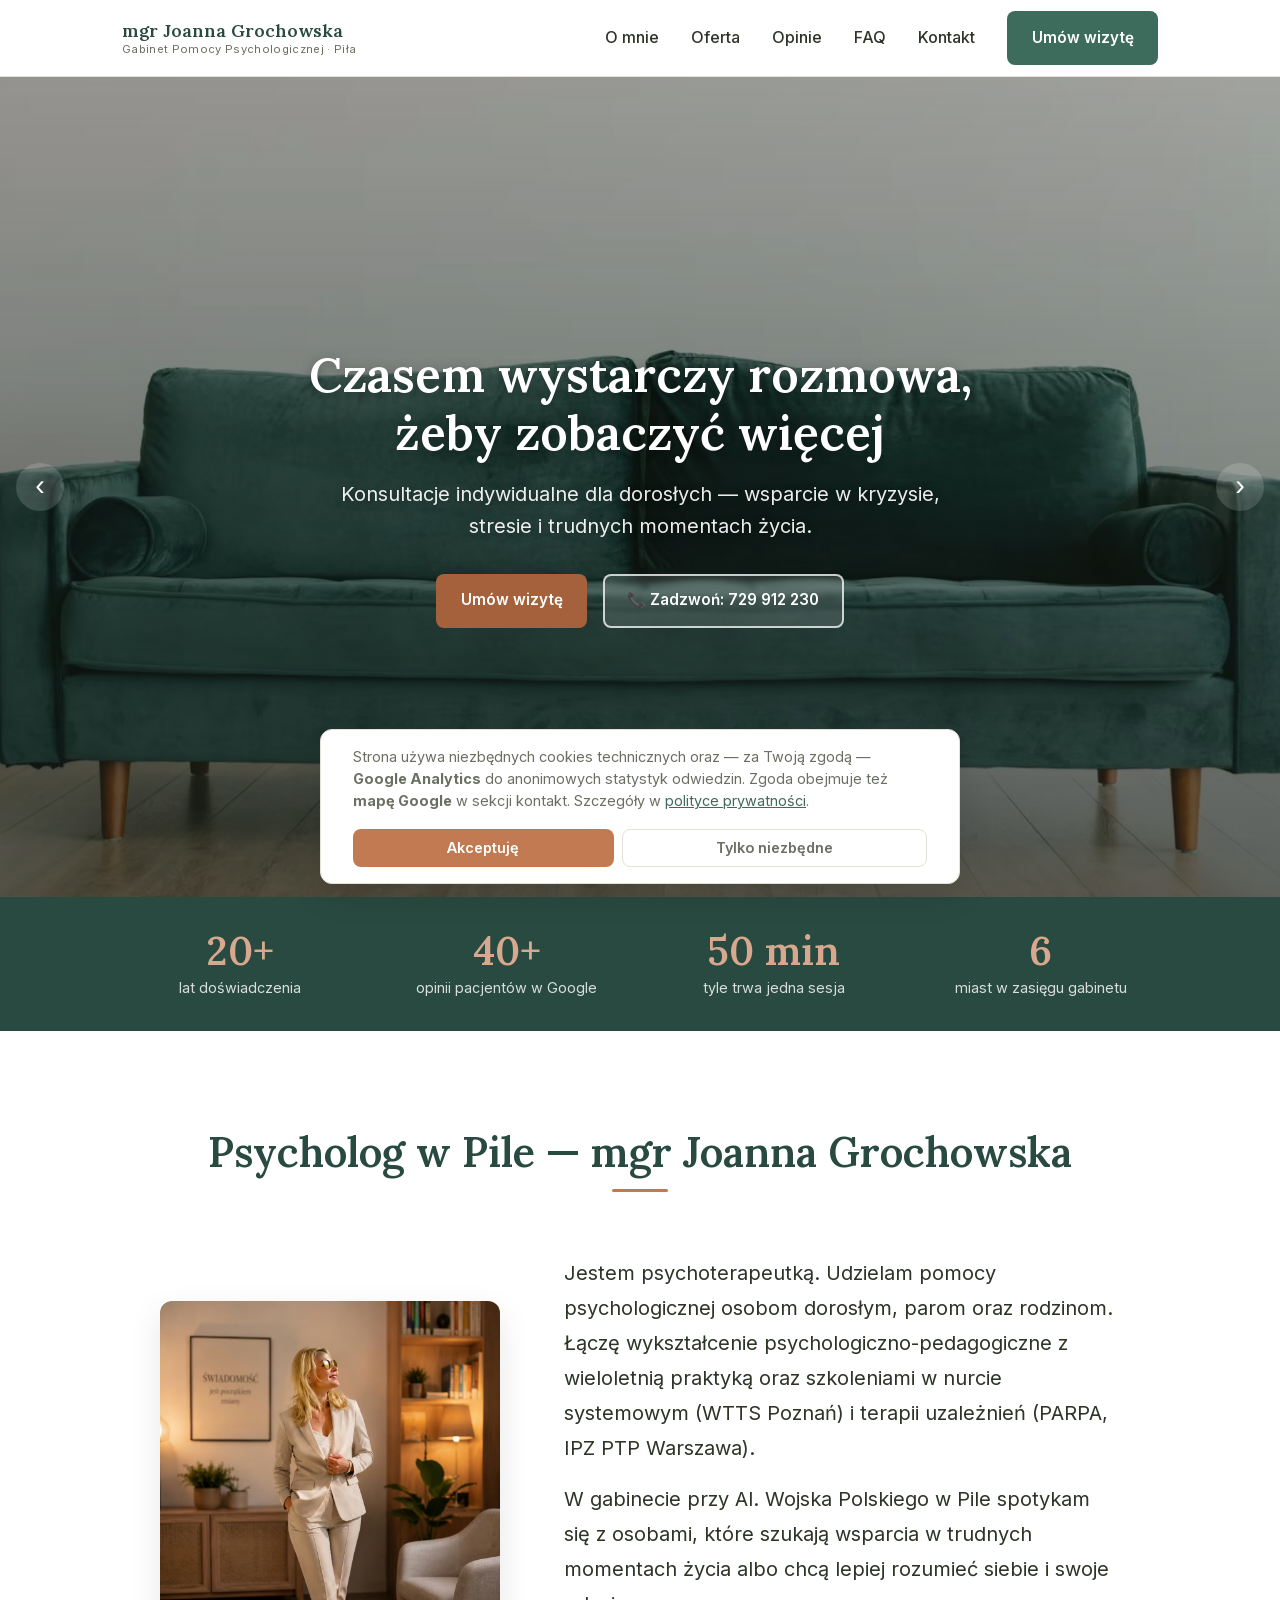
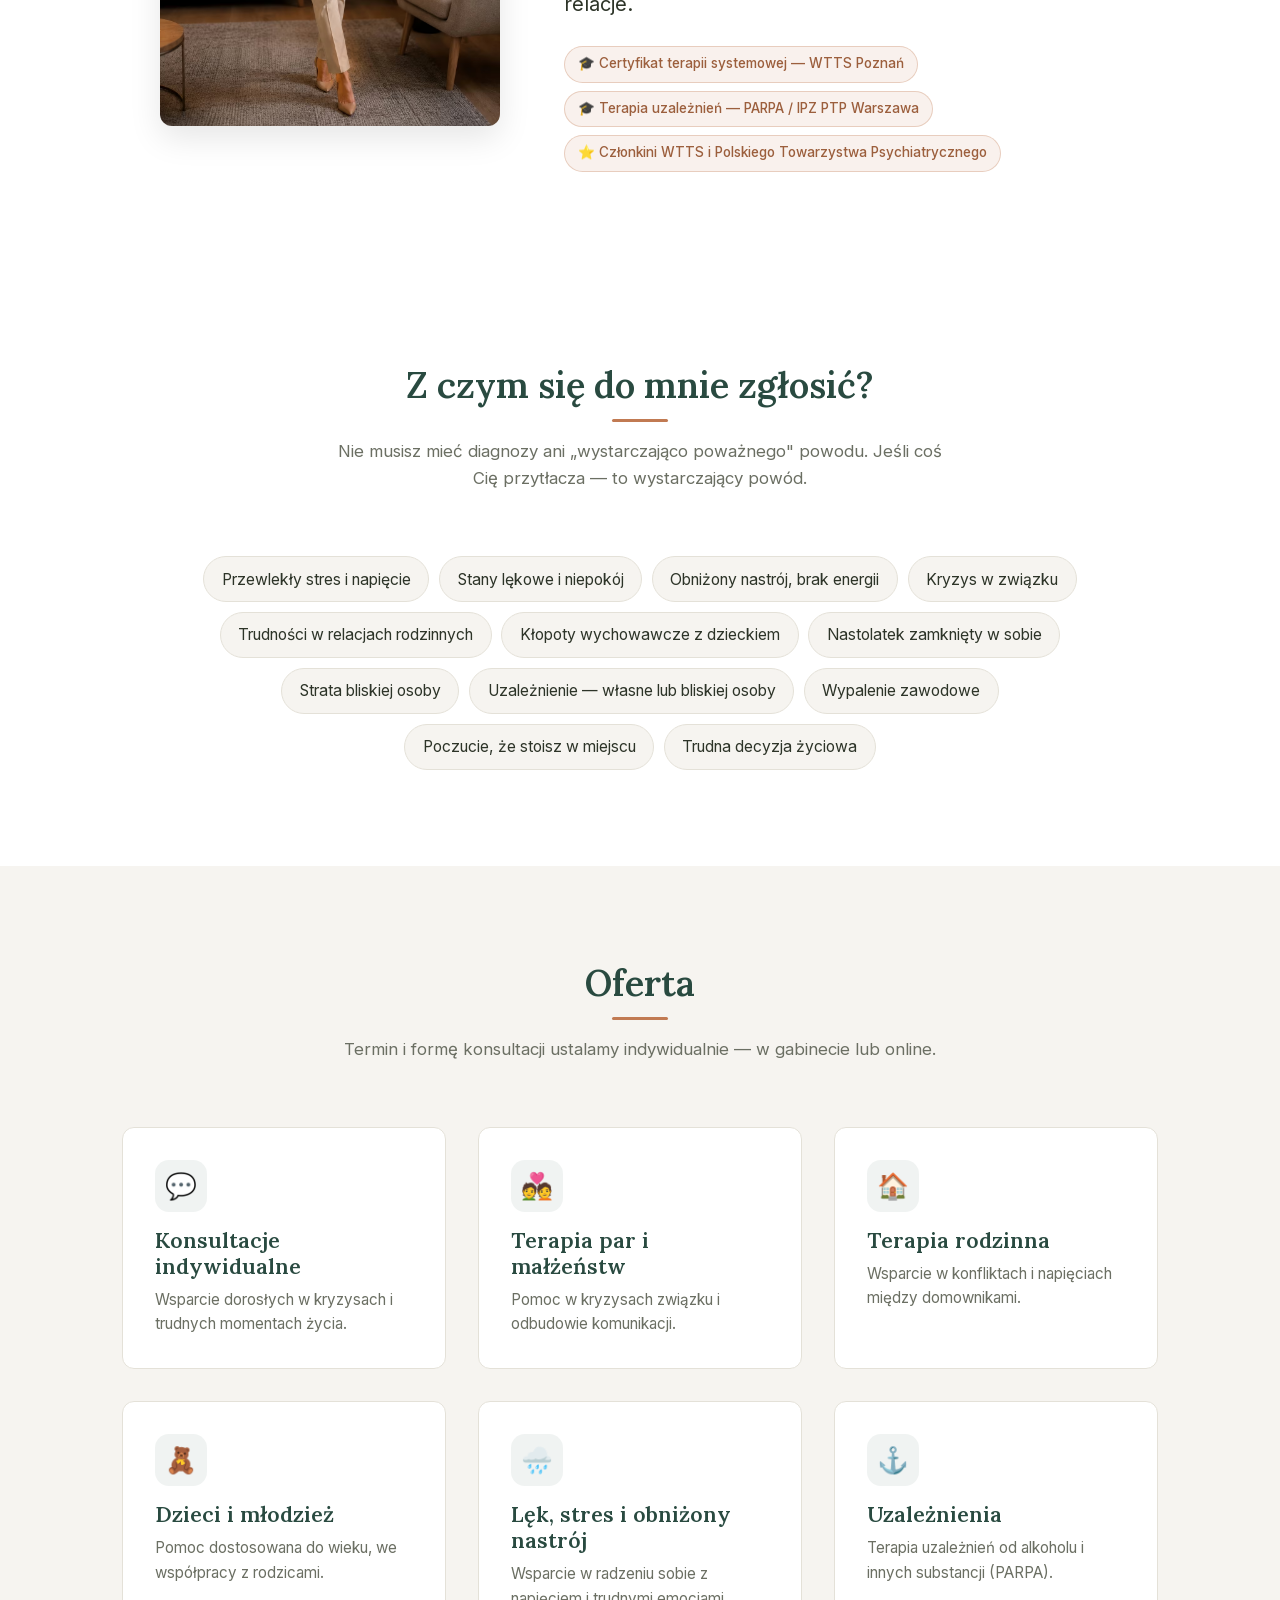
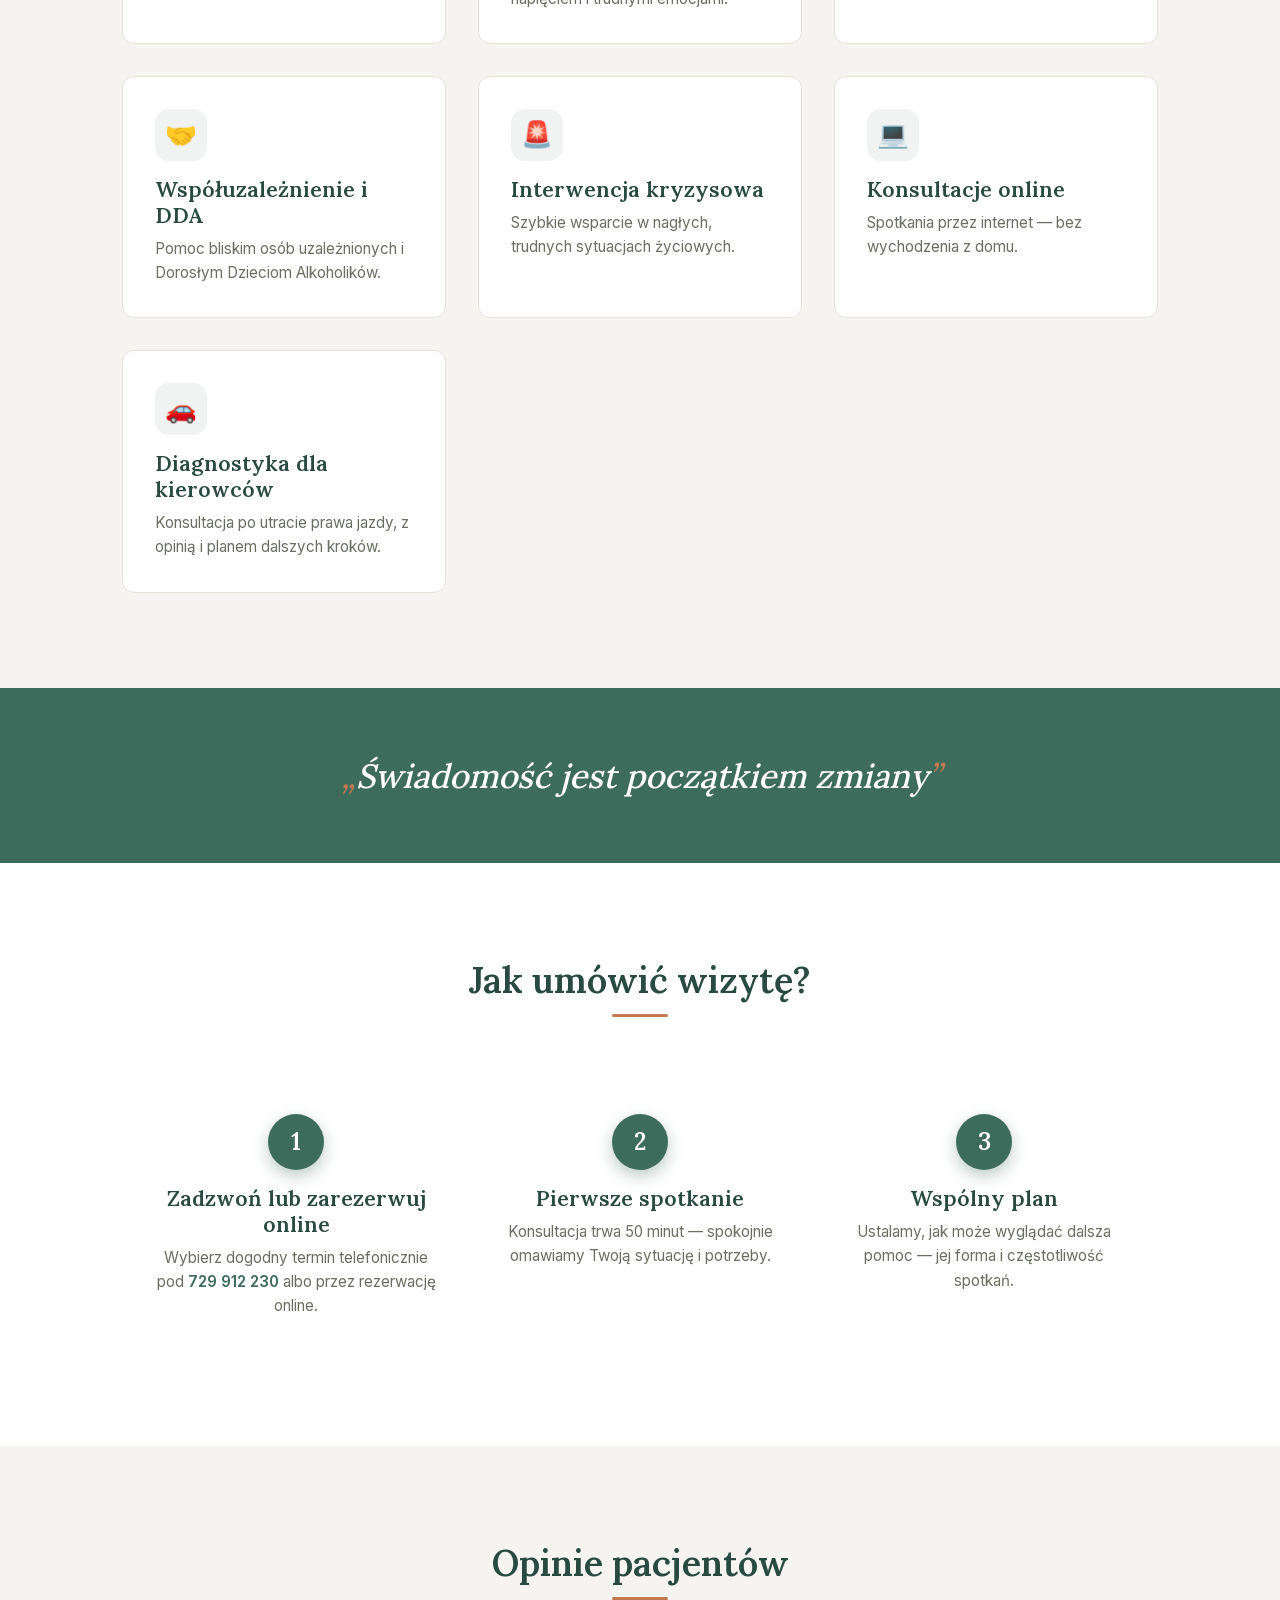
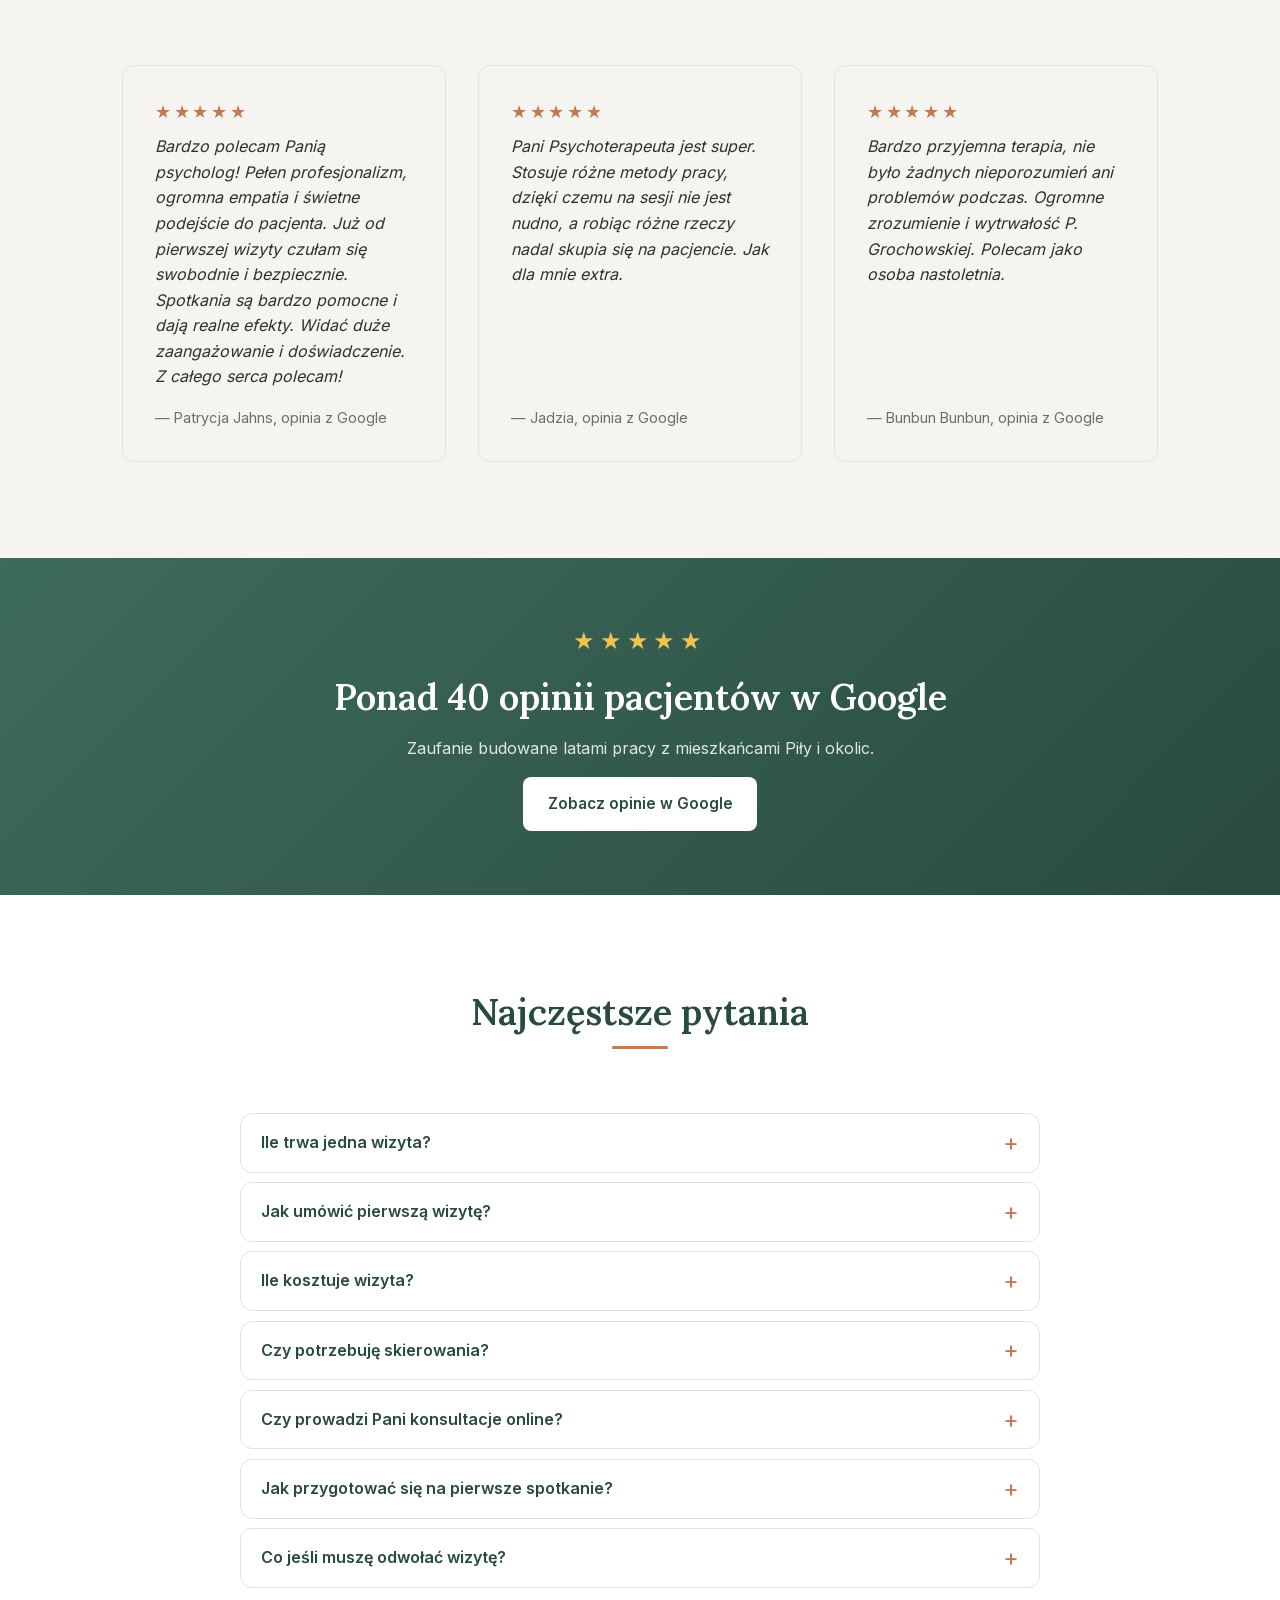
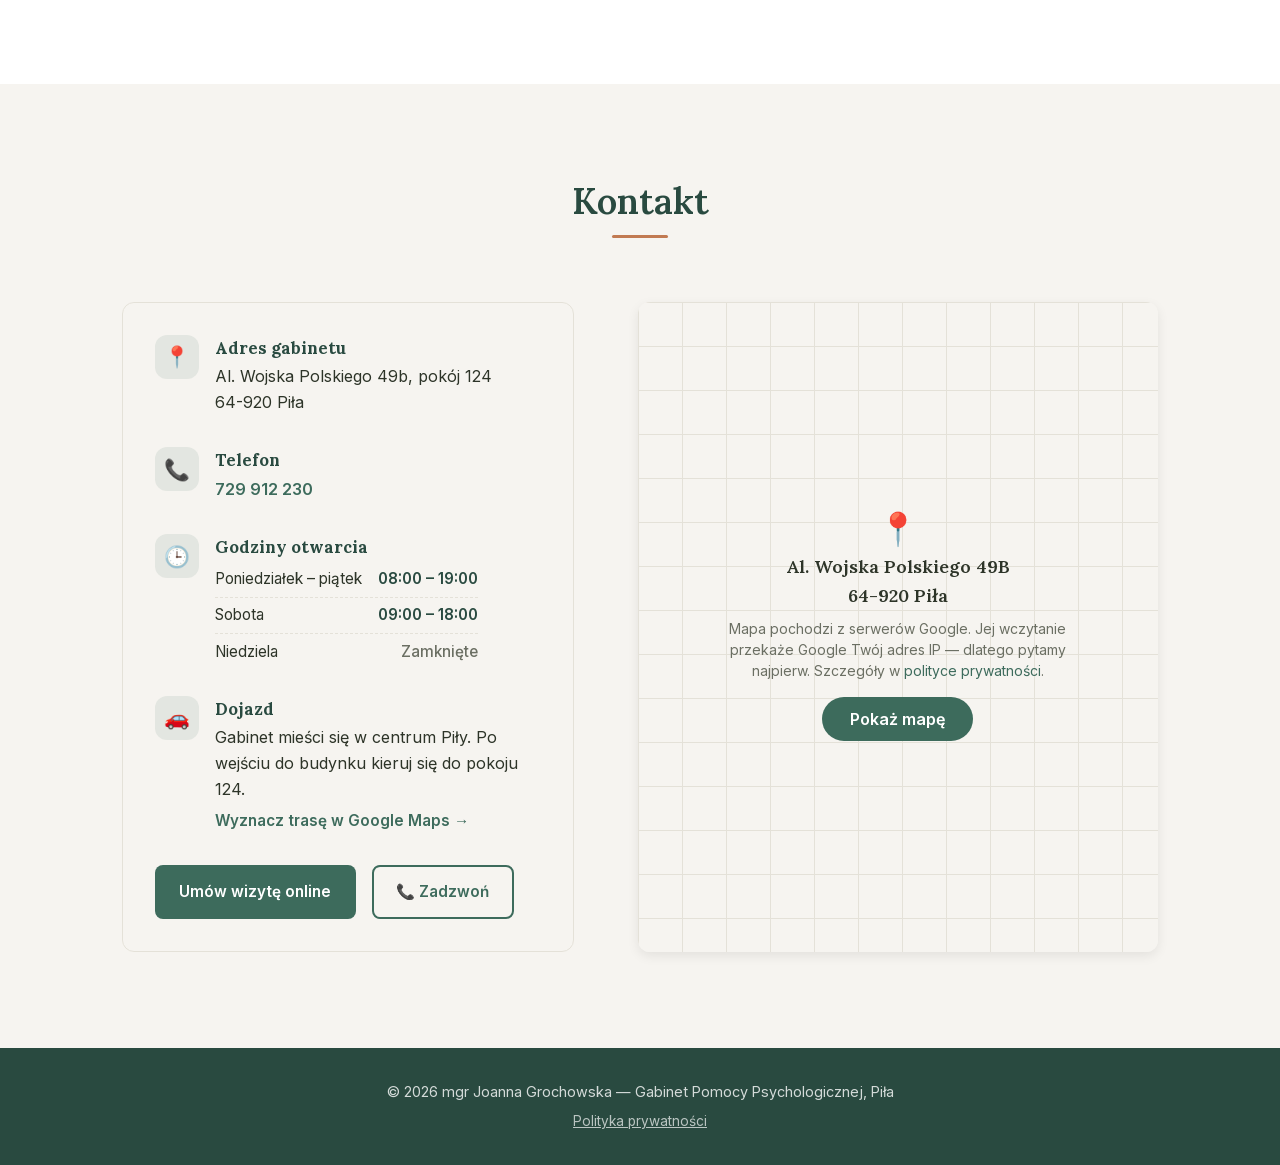
==== commit 02535cfc: "Pasek statystyk: dodane "20+ lat doswiadczenia" Mocny argument sprzedazowy, ktorego wczesniej brakow" ====
--- a/index.html
+++ b/index.html
@@ -53,7 +53,7 @@
   <link rel="preload" as="image" type="image/avif" href="obrazy/slajd-gabinet-mobile.avif" media="(max-width: 768px)" fetchpriority="high">
   <link rel="preload" as="image" type="image/avif" href="obrazy/slajd-gabinet.avif" media="(min-width: 769px)" fetchpriority="high">
 
-  <link rel="stylesheet" href="css/styles.css?v=18">
+  <link rel="stylesheet" href="css/styles.css?v=19">
   <script>document.documentElement.classList.add('js');</script>
 
   <!-- Google Analytics 4 — RODO: skrypt Google wczytuje się DOPIERO po zgodzie.
@@ -359,6 +359,10 @@
     <section class="stats-bar">
       <div class="container stats-bar__inner">
         <div class="stat reveal">
+          <span class="stat__value" data-count="20" data-suffix="+">0</span>
+          <span class="stat__label">lat doświadczenia</span>
+        </div>
+        <div class="stat reveal">
           <span class="stat__value" data-count="40" data-suffix="+">0</span>
           <span class="stat__label">opinii pacjentów w Google</span>
         </div>
--- a/css/styles.css
+++ b/css/styles.css
@@ -359,7 +359,7 @@
 }
 .stats-bar__inner {
   display: grid;
-  grid-template-columns: repeat(3, 1fr);
+  grid-template-columns: repeat(4, 1fr);
   gap: var(--space-md);
   text-align: center;
 }
@@ -480,7 +480,7 @@
 .call-fab:hover { background: var(--color-accent-dark); color: #fff; }
 @media (max-width: 768px) {
   .call-fab { display: inline-flex; }
-  .stats-bar__inner { grid-template-columns: 1fr; gap: var(--space-sm); }
+  .stats-bar__inner { grid-template-columns: repeat(2, 1fr); gap: var(--space-sm); }
 }
 
 .reviews-grid {
